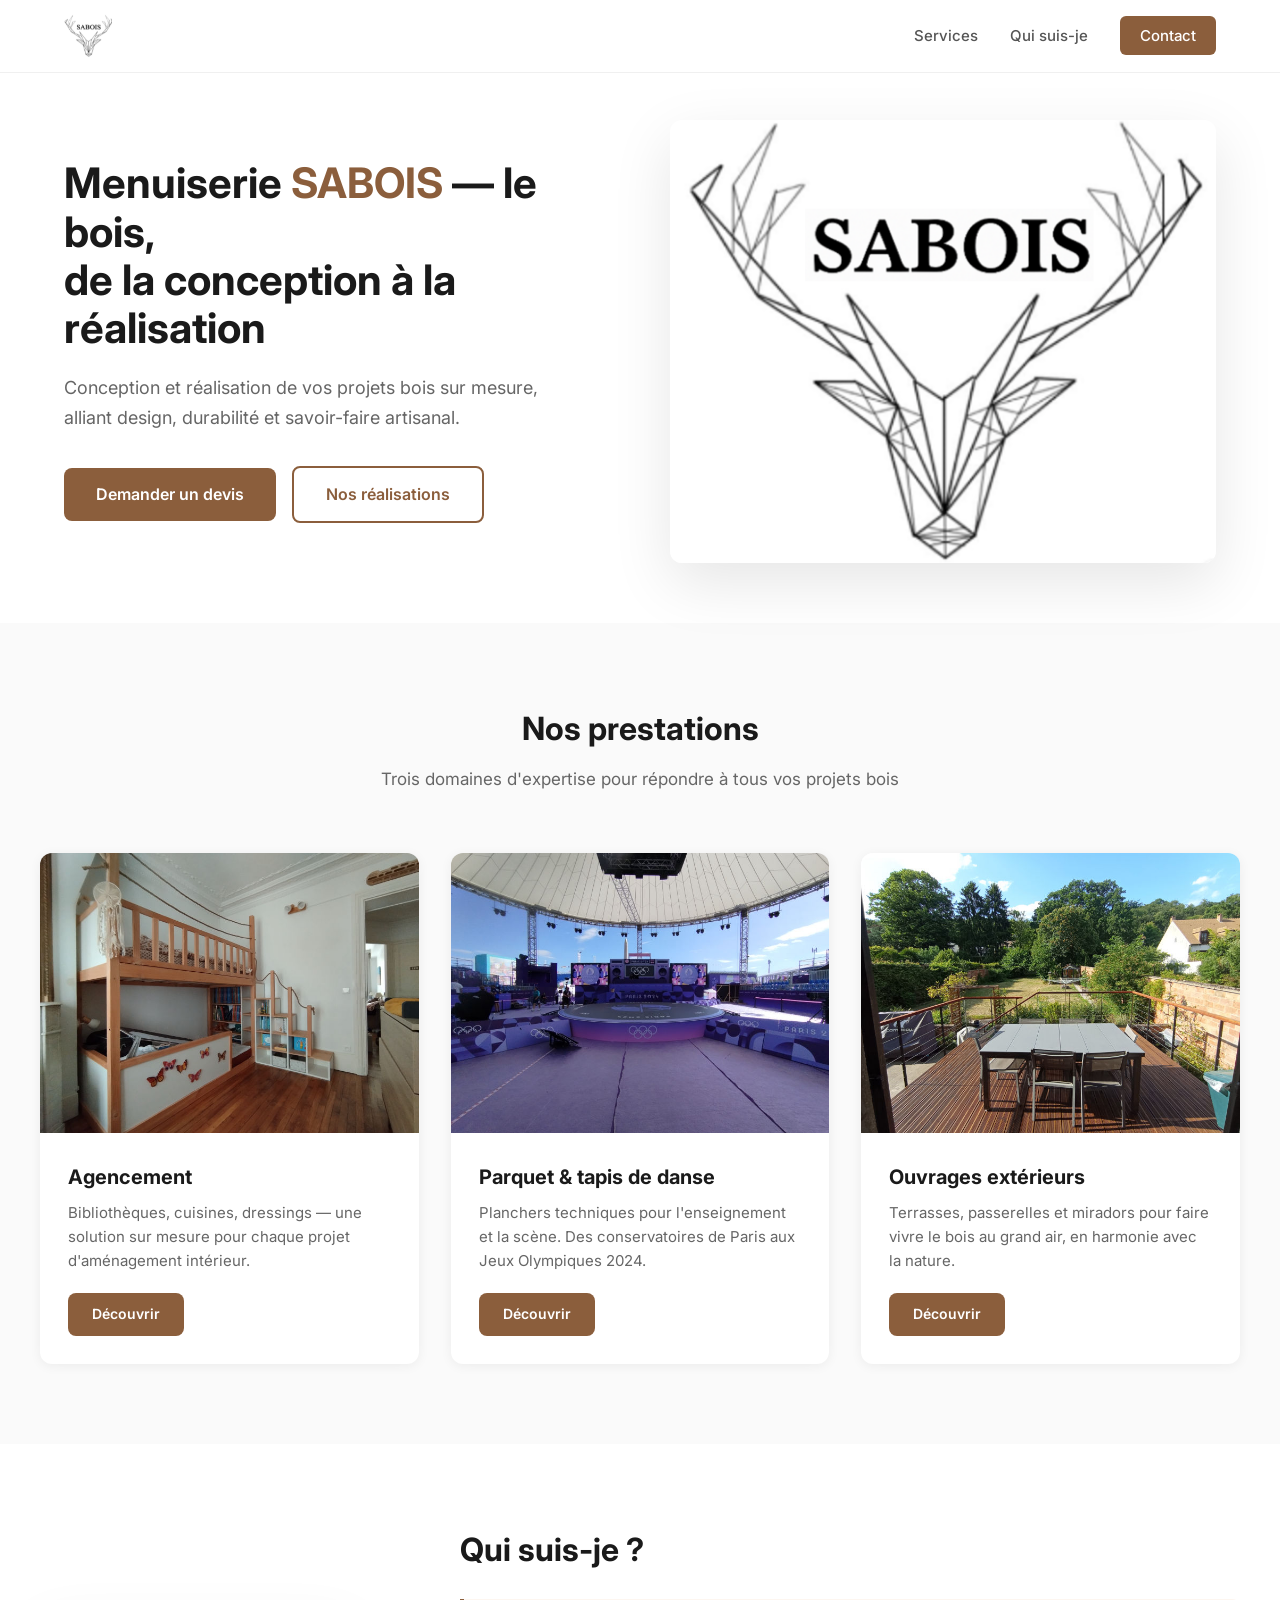
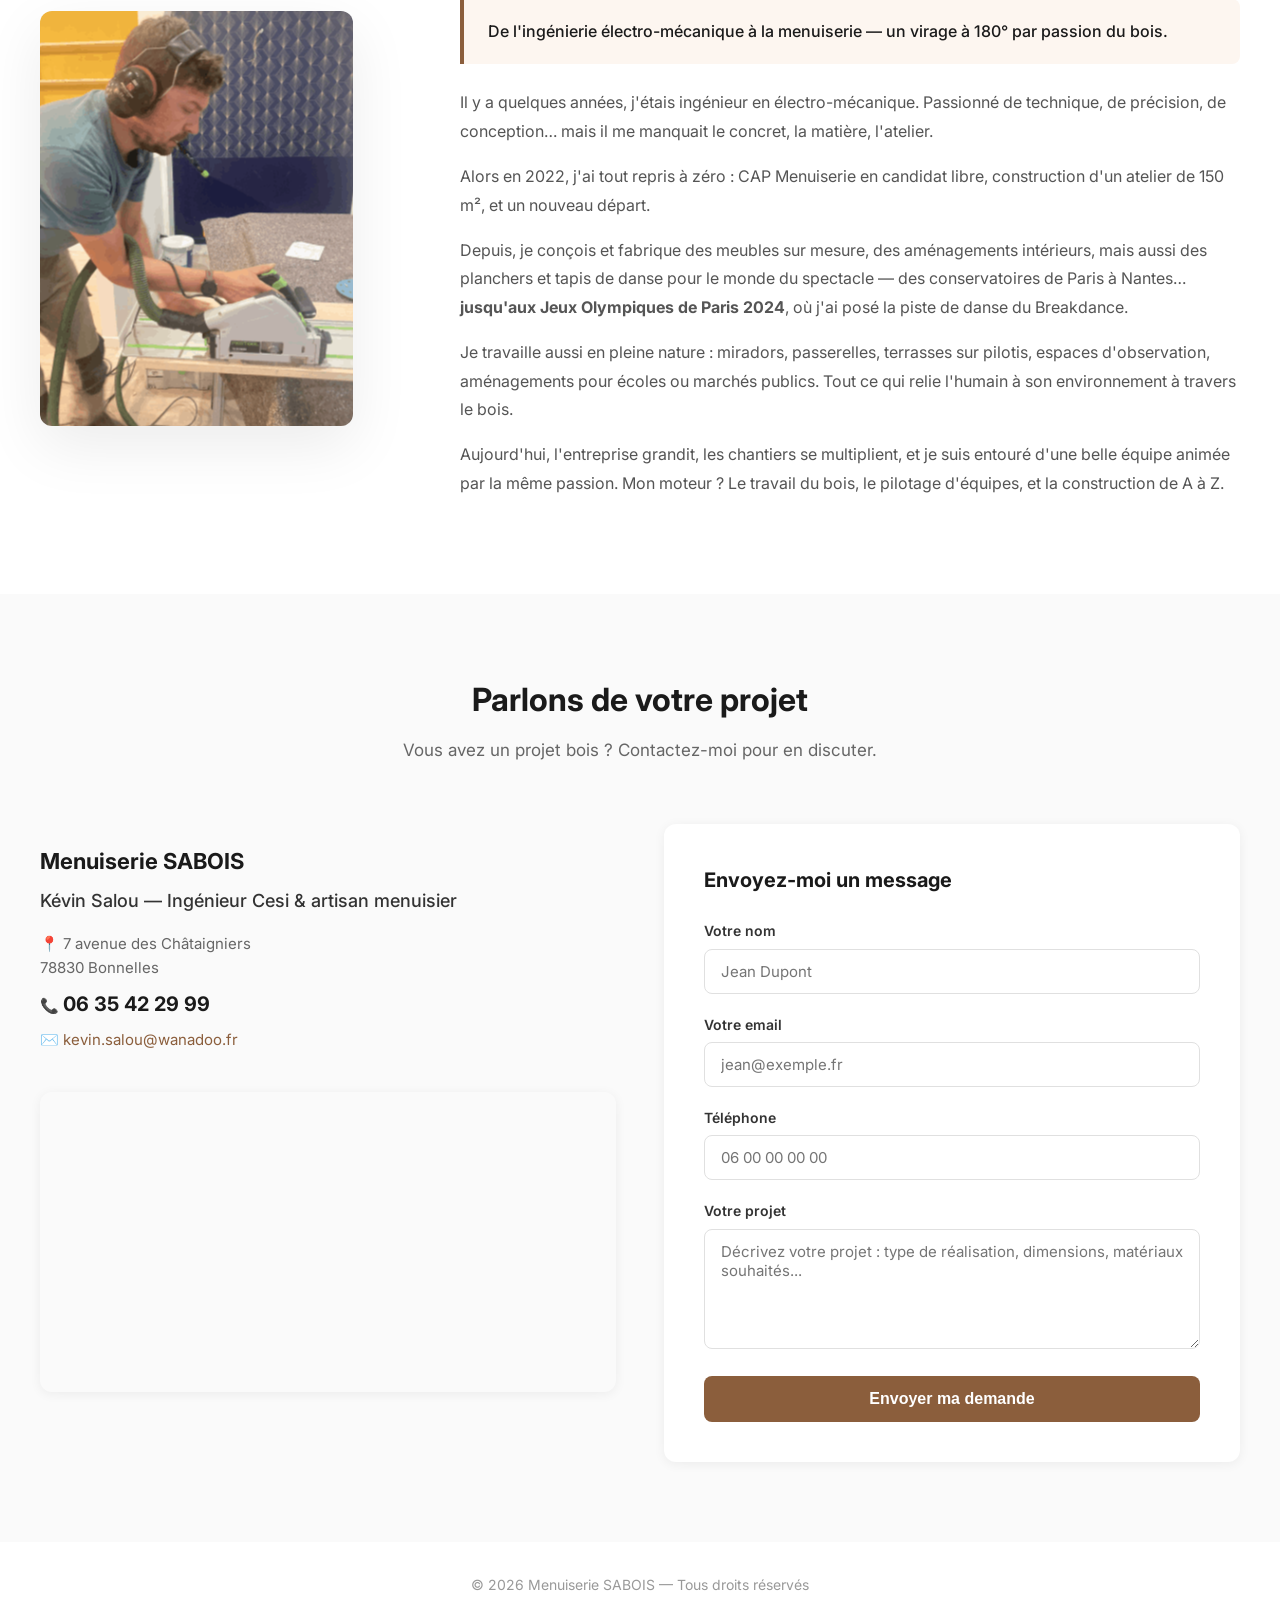
==== index.html @ 1dd1facc "Site SABOIS rebuild" ====
<!DOCTYPE html>
<html lang="fr">
<head>
  <meta charset="UTF-8">
  <meta name="viewport" content="width=device-width, initial-scale=1.0">
  <meta name="description" content="Menuiserie SABOIS — Agencement, parquet, tapis de danse et ouvrages extérieurs sur mesure. Artisan menuisier à Bonnelles (78).">
  <title>Menuiserie SABOIS | Agencement & Ouvrages Bois sur Mesure</title>
  <link rel="icon" href="assets/images/logo.png" type="image/png">
  <link rel="preconnect" href="https://fonts.googleapis.com">
  <link rel="preconnect" href="https://fonts.gstatic.com" crossorigin>
  <link href="https://fonts.googleapis.com/css2?family=Inter:wght@400;500;600;700&display=swap" rel="stylesheet">
  <style>
    *, *::before, *::after { box-sizing: border-box; margin: 0; padding: 0; }
    html { scroll-behavior: smooth; }
    body {
      font-family: 'Inter', -apple-system, BlinkMacSystemFont, sans-serif;
      color: #1a1a1a;
      background: #fff;
      line-height: 1.6;
    }
    img { max-width: 100%; height: auto; display: block; }

    /* NAV */
    .nav {
      position: fixed; top: 0; left: 0; right: 0; z-index: 100;
      background: rgba(255,255,255,0.95);
      backdrop-filter: blur(8px);
      border-bottom: 1px solid #f0f0f0;
    }
    .nav-inner {
      max-width: 1200px; margin: 0 auto;
      padding: 0 24px; height: 72px;
      display: flex; align-items: center; justify-content: space-between;
    }
    .nav-logo img { height: 48px; }
    .nav-links { display: flex; gap: 32px; list-style: none; }
    .nav-links a {
      text-decoration: none; color: #555;
      font-weight: 500; font-size: 15px;
      transition: color 0.2s;
    }
    .nav-links a:hover { color: #8B5E3C; }
    .nav-cta {
      background: #8B5E3C; color: #fff !important;
      padding: 10px 20px; border-radius: 6px;
      transition: background 0.2s;
    }
    .nav-cta:hover { background: #6d4a2e !important; color: #fff !important; }
    .hamburger { display: none; flex-direction: column; gap: 5px; cursor: pointer; background: none; border: none; }
    .hamburger span { width: 24px; height: 2px; background: #333; border-radius: 2px; }

    /* HERO */
    .hero {
      padding: 120px 24px 60px;
      max-width: 1200px; margin: 0 auto;
      display: flex; align-items: center; gap: 60px;
    }
    .hero-text { flex: 1; }
    .hero-text h1 {
      font-size: 42px; font-weight: 700; line-height: 1.15;
      color: #1a1a1a; margin-bottom: 20px;
    }
    .hero-text h1 span { color: #8B5E3C; }
    .hero-text p {
      font-size: 18px; color: #666; line-height: 1.7;
      margin-bottom: 32px; max-width: 500px;
    }
    .hero-img { flex: 1; }
    .hero-img img {
      border-radius: 12px;
      box-shadow: 0 20px 60px rgba(0,0,0,0.1);
    }
    .btn {
      display: inline-block; padding: 14px 32px;
      font-size: 16px; font-weight: 600; text-decoration: none;
      border-radius: 8px; transition: all 0.2s;
    }
    .btn-primary { background: #8B5E3C; color: #fff; }
    .btn-primary:hover { background: #6d4a2e; transform: translateY(-1px); box-shadow: 0 8px 24px rgba(139,94,60,0.3); }
    .btn-outline { border: 2px solid #8B5E3C; color: #8B5E3C; margin-left: 12px; }
    .btn-outline:hover { background: #8B5E3C; color: #fff; }

    /* SECTION TITLES */
    .section { padding: 80px 24px; }
    .section-header { text-align: center; max-width: 700px; margin: 0 auto 60px; }
    .section-header h2 { font-size: 32px; font-weight: 700; margin-bottom: 12px; }
    .section-header p { font-size: 17px; color: #666; }

    /* SERVICES */
    .services { background: #fafafa; }
    .services-grid {
      max-width: 1200px; margin: 0 auto;
      display: grid; grid-template-columns: repeat(3, 1fr); gap: 32px;
    }
    .service-card {
      background: #fff; border-radius: 12px; overflow: hidden;
      box-shadow: 0 2px 12px rgba(0,0,0,0.06);
      transition: transform 0.3s, box-shadow 0.3s;
    }
    .service-card:hover { transform: translateY(-4px); box-shadow: 0 12px 32px rgba(0,0,0,0.1); }
    .service-card img { width: 100%; height: 280px; object-fit: cover; }
    .service-card-body { padding: 28px; }
    .service-card-body h3 { font-size: 20px; font-weight: 700; margin-bottom: 8px; }
    .service-card-body p { color: #666; font-size: 15px; line-height: 1.6; margin-bottom: 20px; }
    .service-card-body .btn { font-size: 14px; padding: 10px 24px; }

    /* ABOUT */
    .about { background: #fff; }
    .about-inner {
      max-width: 1200px; margin: 0 auto;
      display: flex; align-items: center; gap: 80px;
    }
    .about-img { flex: 0 0 340px; }
    .about-img img {
      border-radius: 12px;
      box-shadow: 0 20px 60px rgba(0,0,0,0.08);
    }
    .about-text h2 { font-size: 32px; font-weight: 700; margin-bottom: 24px; }
    .about-text .highlight {
      background: #fdf6f0; border-left: 4px solid #8B5E3C;
      padding: 20px 24px; border-radius: 0 8px 8px 0;
      margin-bottom: 24px; font-weight: 500;
    }
    .about-text p { color: #555; font-size: 16px; line-height: 1.8; margin-bottom: 16px; }

    /* CONTACT */
    .contact { background: #fafafa; }
    .contact-grid {
      max-width: 1200px; margin: 0 auto;
      display: grid; grid-template-columns: 1fr 1fr; gap: 48px;
    }
    .contact-info { padding-top: 20px; }
    .contact-info h3 { font-size: 22px; font-weight: 700; margin-bottom: 8px; }
    .contact-info .name { font-size: 18px; margin-bottom: 16px; color: #333; font-weight: 500; }
    .contact-info p { color: #666; margin-bottom: 8px; font-size: 15px; }
    .contact-info a { color: #8B5E3C; text-decoration: none; }
    .contact-info .phone { font-size: 20px; font-weight: 700; color: #1a1a1a; }
    .contact-form { background: #fff; padding: 40px; border-radius: 12px; box-shadow: 0 2px 12px rgba(0,0,0,0.06); }
    .contact-form h3 { font-size: 20px; font-weight: 700; margin-bottom: 24px; }
    .form-group { margin-bottom: 20px; }
    .form-group label { display: block; font-size: 14px; font-weight: 600; margin-bottom: 6px; color: #333; }
    .form-group input, .form-group textarea {
      width: 100%; padding: 12px 16px; border: 1px solid #e0e0e0;
      border-radius: 8px; font-size: 15px; font-family: inherit;
      transition: border-color 0.2s;
    }
    .form-group input:focus, .form-group textarea:focus {
      outline: none; border-color: #8B5E3C; box-shadow: 0 0 0 3px rgba(139,94,60,0.1);
    }
    .form-group textarea { resize: vertical; min-height: 120px; }
    .form-submit { width: 100%; padding: 14px; cursor: pointer; border: none; }

    /* MAP */
    .map { max-width: 1200px; margin: 40px auto 0; border-radius: 12px; overflow: hidden; box-shadow: 0 2px 12px rgba(0,0,0,0.06); }
    .map iframe { width: 100%; height: 300px; border: none; display: block; }

    /* FOOTER */
    .footer {
      text-align: center; padding: 32px 24px;
      color: #999; font-size: 14px;
    }

    /* RESPONSIVE */
    @media (max-width: 900px) {
      .hero { flex-direction: column; padding-top: 100px; gap: 40px; }
      .hero-text h1 { font-size: 32px; }
      .hero-img { order: -1; }
      .services-grid { grid-template-columns: 1fr; }
      .about-inner { flex-direction: column; gap: 40px; text-align: center; }
      .about-img { flex: 0 0 auto; max-width: 280px; margin: 0 auto; }
      .about-text .highlight { text-align: left; }
      .contact-grid { grid-template-columns: 1fr; }
      .nav-links { display: none; }
      .nav-links.open { display: flex; flex-direction: column; position: absolute; top: 72px; left: 0; right: 0; background: #fff; padding: 24px; border-bottom: 1px solid #f0f0f0; gap: 16px; }
      .hamburger { display: flex; }
    }
    @media (max-width: 600px) {
      .hero-text h1 { font-size: 28px; }
      .btn-outline { margin-left: 0; margin-top: 12px; }
      .contact-form { padding: 24px; }
    }
  </style>
</head>
<body>

<nav class="nav">
  <div class="nav-inner">
    <a href="#" class="nav-logo"><img src="assets/images/logo.png" alt="Logo Menuiserie SABOIS"></a>
    <ul class="nav-links" id="navMenu">
      <li><a href="#services">Services</a></li>
      <li><a href="#about">Qui suis-je</a></li>
      <li><a href="#contact" class="nav-cta">Contact</a></li>
    </ul>
    <button class="hamburger" onclick="document.getElementById('navMenu').classList.toggle('open')" aria-label="Menu">
      <span></span><span></span><span></span>
    </button>
  </div>
</nav>

<section class="hero">
  <div class="hero-text">
    <h1>Menuiserie <span>SABOIS</span> — le bois,<br>de la conception à la réalisation</h1>
    <p>Conception et réalisation de vos projets bois sur mesure, alliant design, durabilité et savoir-faire artisanal.</p>
    <div>
      <a href="#contact" class="btn btn-primary">Demander un devis</a>
      <a href="#services" class="btn btn-outline">Nos réalisations</a>
    </div>
  </div>
  <div class="hero-img">
    <img src="assets/images/hero-banner.png" alt="Réalisation menuiserie SABOIS — projet bois sur mesure">
  </div>
</section>

<section class="section services" id="services">
  <div class="section-header">
    <h2>Nos prestations</h2>
    <p>Trois domaines d'expertise pour répondre à tous vos projets bois</p>
  </div>
  <div class="services-grid">

    <div class="service-card">
      <img src="assets/images/agencement.jpg" alt="Agencement intérieur sur mesure — bibliothèque en bois réalisée par SABOIS">
      <div class="service-card-body">
        <h3>Agencement</h3>
        <p>Bibliothèques, cuisines, dressings — une solution sur mesure pour chaque projet d'aménagement intérieur.</p>
        <a href="#contact" class="btn btn-primary">Découvrir</a>
      </div>
    </div>

    <div class="service-card">
      <img src="assets/images/parquet.jpg" alt="Parquet et tapis de danse — plancher technique réalisé par SABOIS">
      <div class="service-card-body">
        <h3>Parquet & tapis de danse</h3>
        <p>Planchers techniques pour l'enseignement et la scène. Des conservatoires de Paris aux Jeux Olympiques 2024.</p>
        <a href="#contact" class="btn btn-primary">Découvrir</a>
      </div>
    </div>

    <div class="service-card">
      <img src="assets/images/exterieurs.jpg" alt="Ouvrages extérieurs en bois — terrasse sur pilotis réalisée par SABOIS">
      <div class="service-card-body">
        <h3>Ouvrages extérieurs</h3>
        <p>Terrasses, passerelles et miradors pour faire vivre le bois au grand air, en harmonie avec la nature.</p>
        <a href="#contact" class="btn btn-primary">Découvrir</a>
      </div>
    </div>

  </div>
</section>

<section class="section about" id="about">
  <div class="about-inner">
    <div class="about-img">
      <img src="assets/images/portrait.png" alt="Kévin Salou — artisan menuisier, fondateur de SABOIS">
    </div>
    <div class="about-text">
      <h2>Qui suis-je ?</h2>
      <div class="highlight">
        De l'ingénierie électro-mécanique à la menuiserie — un virage à 180° par passion du bois.
      </div>
      <p>Il y a quelques années, j'étais ingénieur en électro-mécanique. Passionné de technique, de précision, de conception… mais il me manquait le concret, la matière, l'atelier.</p>
      <p>Alors en 2022, j'ai tout repris à zéro : CAP Menuiserie en candidat libre, construction d'un atelier de 150 m², et un nouveau départ.</p>
      <p>Depuis, je conçois et fabrique des meubles sur mesure, des aménagements intérieurs, mais aussi des planchers et tapis de danse pour le monde du spectacle — des conservatoires de Paris à Nantes… <strong>jusqu'aux Jeux Olympiques de Paris 2024</strong>, où j'ai posé la piste de danse du Breakdance.</p>
      <p>Je travaille aussi en pleine nature : miradors, passerelles, terrasses sur pilotis, espaces d'observation, aménagements pour écoles ou marchés publics. Tout ce qui relie l'humain à son environnement à travers le bois.</p>
      <p>Aujourd'hui, l'entreprise grandit, les chantiers se multiplient, et je suis entouré d'une belle équipe animée par la même passion. Mon moteur ? Le travail du bois, le pilotage d'équipes, et la construction de A à Z.</p>
    </div>
  </div>
</section>

<section class="section contact" id="contact">
  <div class="section-header">
    <h2>Parlons de votre projet</h2>
    <p>Vous avez un projet bois ? Contactez-moi pour en discuter.</p>
  </div>
  <div class="contact-grid">
    <div class="contact-info">
      <h3>Menuiserie SABOIS</h3>
      <p class="name">Kévin Salou — Ingénieur Cesi & artisan menuisier</p>
      <p>📍 7 avenue des Châtaigniers<br>78830 Bonnelles</p>
      <p>📞 <span class="phone">06 35 42 29 99</span></p>
      <p>✉️ <a href="mailto:kevin.salou@wanadoo.fr">kevin.salou@wanadoo.fr</a></p>
      <div class="map">
        <iframe src="https://www.openstreetmap.org/export/embed.html?bbox=1.98,48.61,2.02,48.63&layer=mapnik&marker=48.6185,2.002" title="Carte — Menuiserie SABOIS, Bonnelles"></iframe>
      </div>
    </div>
    <form class="contact-form" action="https://formspree.io/f/CHANGEZ_MOI" method="POST">
      <h3>Envoyez-moi un message</h3>
      <div class="form-group">
        <label for="name">Votre nom</label>
        <input type="text" id="name" name="name" required placeholder="Jean Dupont">
      </div>
      <div class="form-group">
        <label for="email">Votre email</label>
        <input type="email" id="email" name="email" required placeholder="jean@exemple.fr">
      </div>
      <div class="form-group">
        <label for="phone">Téléphone</label>
        <input type="tel" id="phone" name="phone" placeholder="06 00 00 00 00">
      </div>
      <div class="form-group">
        <label for="message">Votre projet</label>
        <textarea id="message" name="message" required placeholder="Décrivez votre projet : type de réalisation, dimensions, matériaux souhaités..."></textarea>
      </div>
      <button type="submit" class="btn btn-primary form-submit">Envoyer ma demande</button>
    </form>
  </div>
</section>

<footer class="footer">
  <p>© 2026 Menuiserie SABOIS — Tous droits réservés</p>
</footer>

</body>
</html>
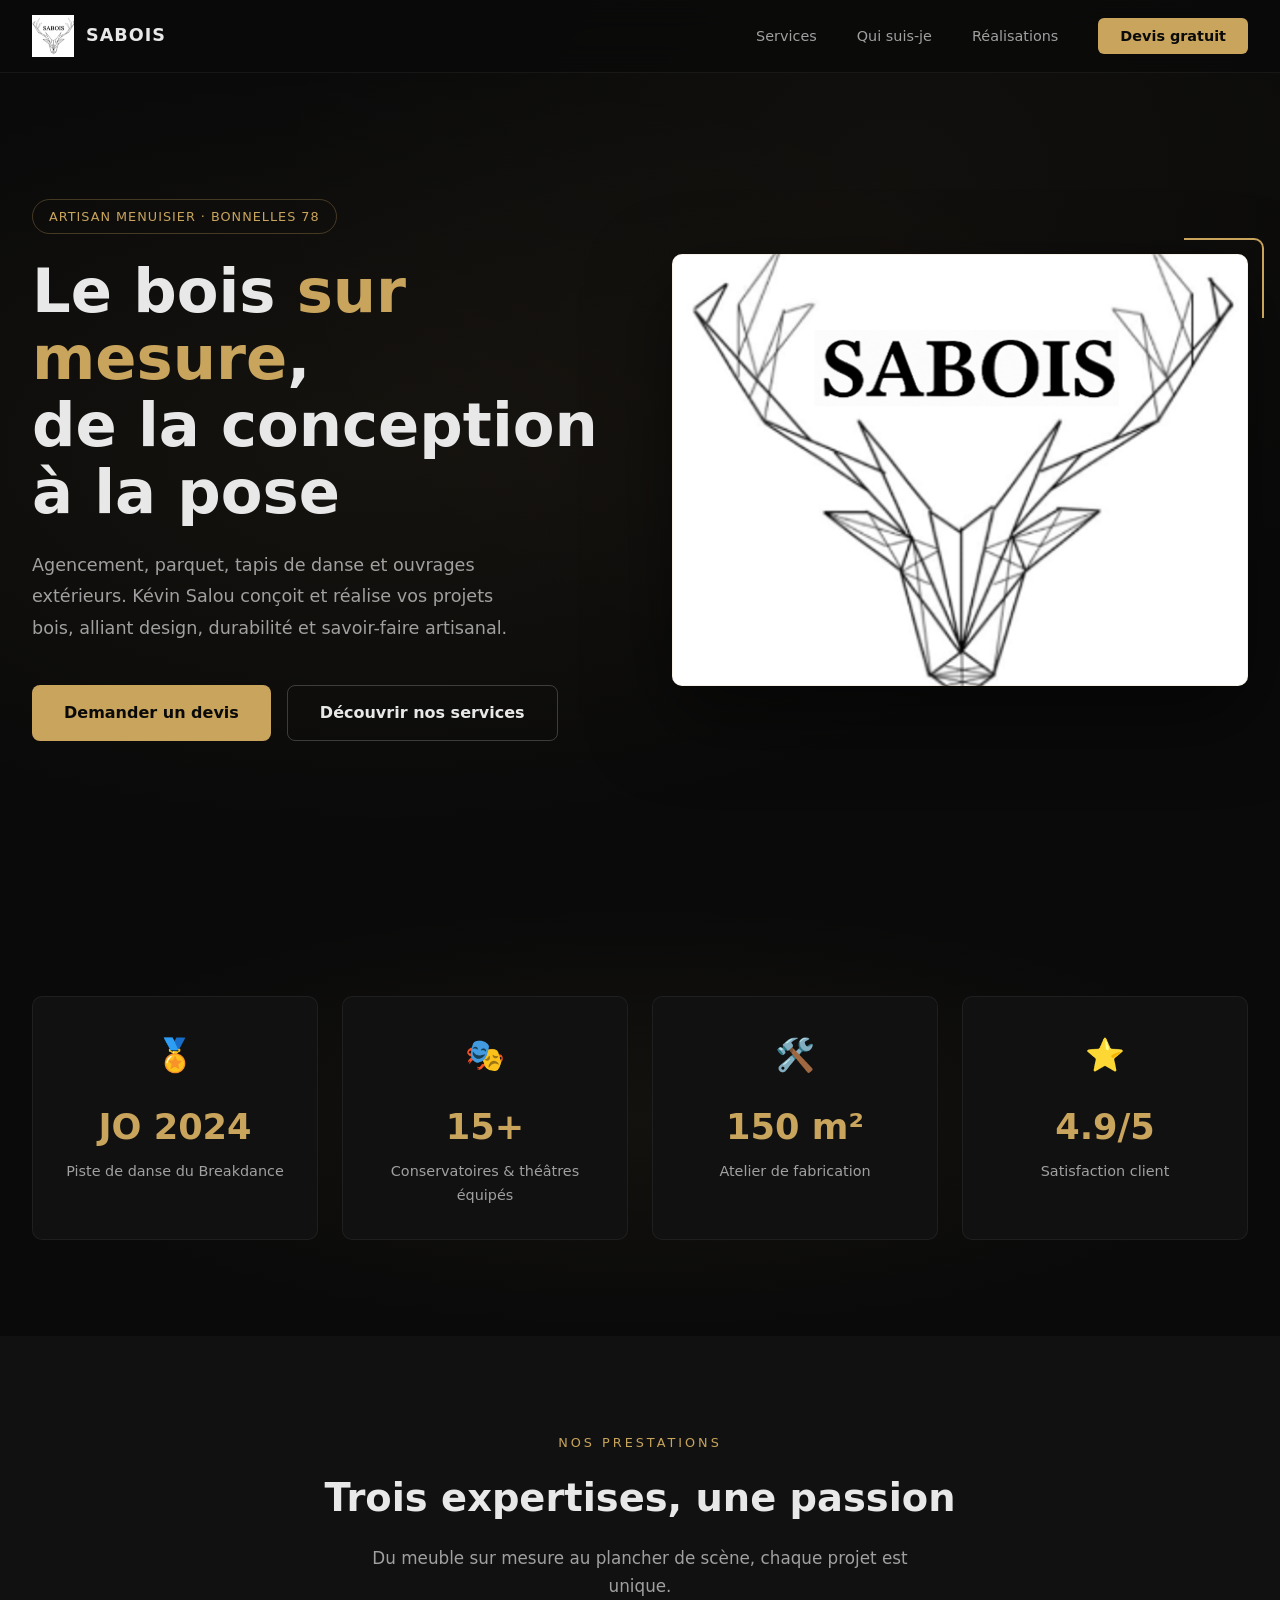
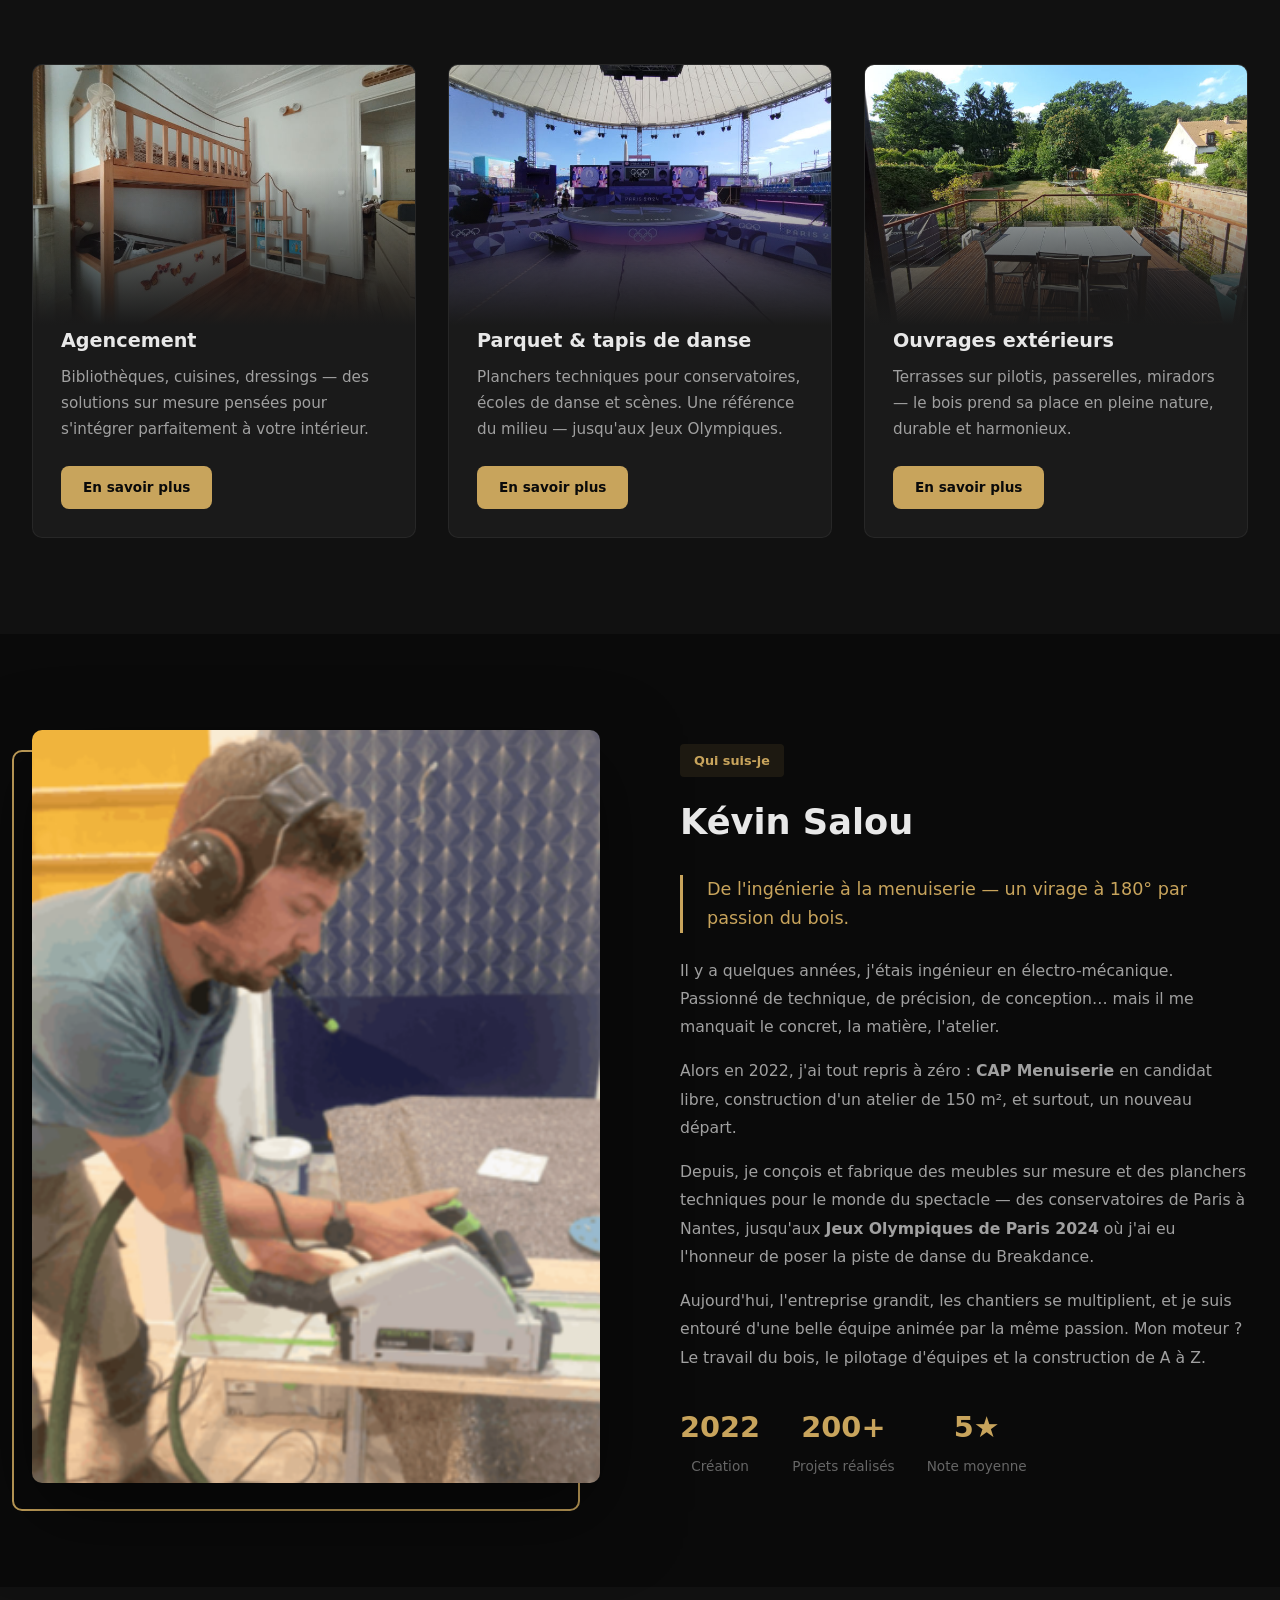
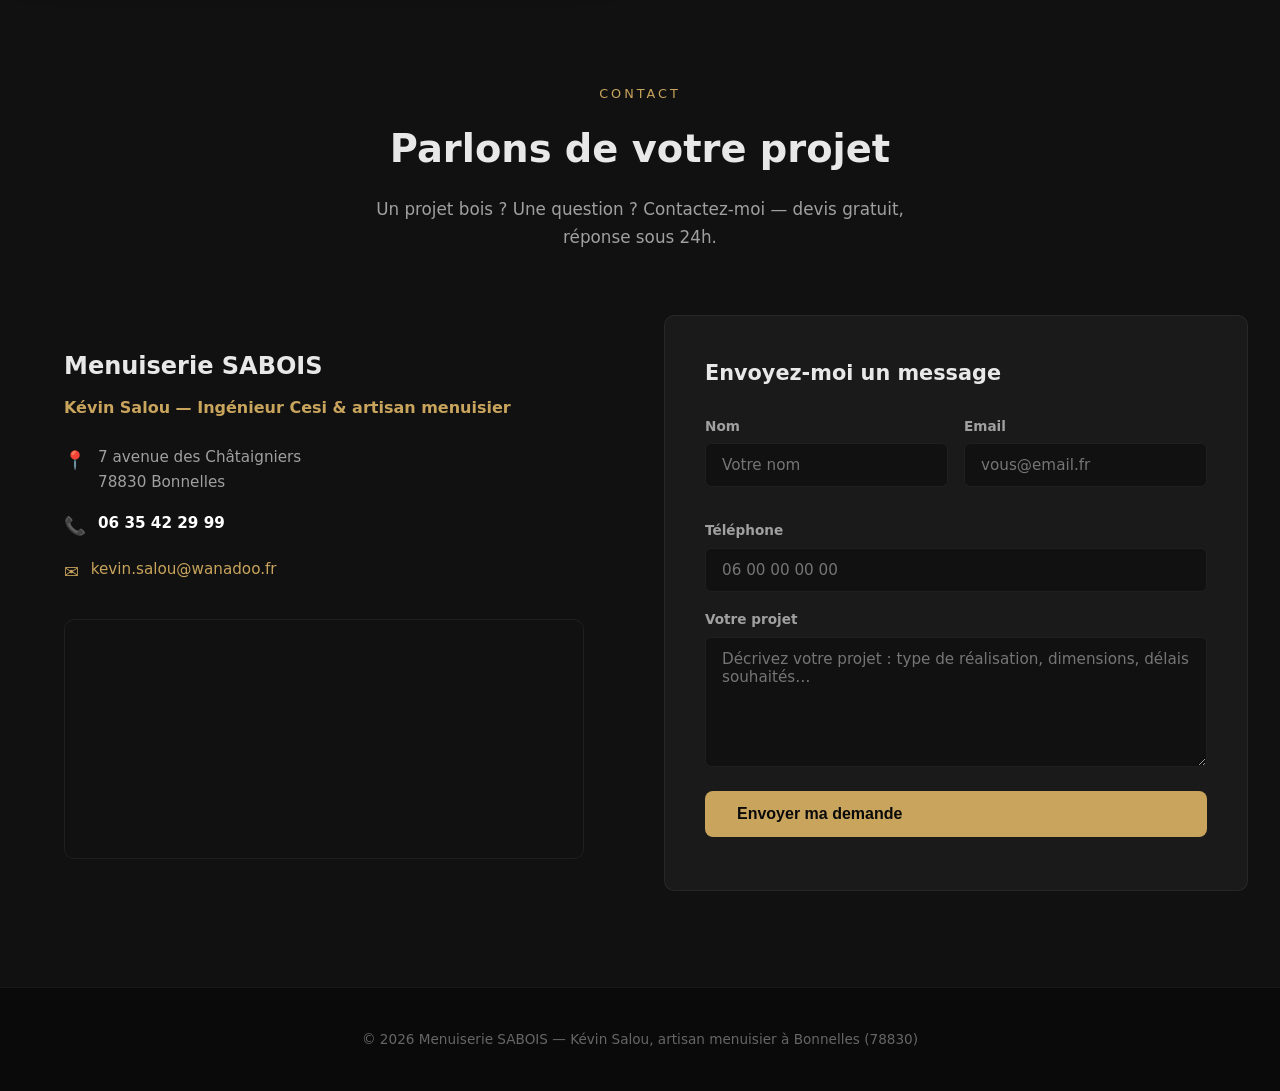
==== commit 2ac08290: "v2: Dark premium SABOIS — style Linear, accent or, animations" ====
--- a/index.html
+++ b/index.html
@@ -1,195 +1,312 @@
 <!DOCTYPE html>
 <html lang="fr">
 <head>
-  <meta charset="UTF-8">
-  <meta name="viewport" content="width=device-width, initial-scale=1.0">
-  <meta name="description" content="Menuiserie SABOIS — Agencement, parquet, tapis de danse et ouvrages extérieurs sur mesure. Artisan menuisier à Bonnelles (78).">
-  <title>Menuiserie SABOIS | Agencement & Ouvrages Bois sur Mesure</title>
-  <link rel="icon" href="assets/images/logo.png" type="image/png">
-  <link rel="preconnect" href="https://fonts.googleapis.com">
-  <link rel="preconnect" href="https://fonts.gstatic.com" crossorigin>
-  <link href="https://fonts.googleapis.com/css2?family=Inter:wght@400;500;600;700&display=swap" rel="stylesheet">
-  <style>
-    *, *::before, *::after { box-sizing: border-box; margin: 0; padding: 0; }
-    html { scroll-behavior: smooth; }
-    body {
-      font-family: 'Inter', -apple-system, BlinkMacSystemFont, sans-serif;
-      color: #1a1a1a;
-      background: #fff;
-      line-height: 1.6;
-    }
-    img { max-width: 100%; height: auto; display: block; }
-
-    /* NAV */
-    .nav {
-      position: fixed; top: 0; left: 0; right: 0; z-index: 100;
-      background: rgba(255,255,255,0.95);
-      backdrop-filter: blur(8px);
-      border-bottom: 1px solid #f0f0f0;
-    }
-    .nav-inner {
-      max-width: 1200px; margin: 0 auto;
-      padding: 0 24px; height: 72px;
-      display: flex; align-items: center; justify-content: space-between;
-    }
-    .nav-logo img { height: 48px; }
-    .nav-links { display: flex; gap: 32px; list-style: none; }
-    .nav-links a {
-      text-decoration: none; color: #555;
-      font-weight: 500; font-size: 15px;
-      transition: color 0.2s;
-    }
-    .nav-links a:hover { color: #8B5E3C; }
-    .nav-cta {
-      background: #8B5E3C; color: #fff !important;
-      padding: 10px 20px; border-radius: 6px;
-      transition: background 0.2s;
-    }
-    .nav-cta:hover { background: #6d4a2e !important; color: #fff !important; }
-    .hamburger { display: none; flex-direction: column; gap: 5px; cursor: pointer; background: none; border: none; }
-    .hamburger span { width: 24px; height: 2px; background: #333; border-radius: 2px; }
-
-    /* HERO */
-    .hero {
-      padding: 120px 24px 60px;
-      max-width: 1200px; margin: 0 auto;
-      display: flex; align-items: center; gap: 60px;
-    }
-    .hero-text { flex: 1; }
-    .hero-text h1 {
-      font-size: 42px; font-weight: 700; line-height: 1.15;
-      color: #1a1a1a; margin-bottom: 20px;
-    }
-    .hero-text h1 span { color: #8B5E3C; }
-    .hero-text p {
-      font-size: 18px; color: #666; line-height: 1.7;
-      margin-bottom: 32px; max-width: 500px;
-    }
-    .hero-img { flex: 1; }
-    .hero-img img {
-      border-radius: 12px;
-      box-shadow: 0 20px 60px rgba(0,0,0,0.1);
-    }
-    .btn {
-      display: inline-block; padding: 14px 32px;
-      font-size: 16px; font-weight: 600; text-decoration: none;
-      border-radius: 8px; transition: all 0.2s;
-    }
-    .btn-primary { background: #8B5E3C; color: #fff; }
-    .btn-primary:hover { background: #6d4a2e; transform: translateY(-1px); box-shadow: 0 8px 24px rgba(139,94,60,0.3); }
-    .btn-outline { border: 2px solid #8B5E3C; color: #8B5E3C; margin-left: 12px; }
-    .btn-outline:hover { background: #8B5E3C; color: #fff; }
-
-    /* SECTION TITLES */
-    .section { padding: 80px 24px; }
-    .section-header { text-align: center; max-width: 700px; margin: 0 auto 60px; }
-    .section-header h2 { font-size: 32px; font-weight: 700; margin-bottom: 12px; }
-    .section-header p { font-size: 17px; color: #666; }
-
-    /* SERVICES */
-    .services { background: #fafafa; }
-    .services-grid {
-      max-width: 1200px; margin: 0 auto;
-      display: grid; grid-template-columns: repeat(3, 1fr); gap: 32px;
-    }
-    .service-card {
-      background: #fff; border-radius: 12px; overflow: hidden;
-      box-shadow: 0 2px 12px rgba(0,0,0,0.06);
-      transition: transform 0.3s, box-shadow 0.3s;
-    }
-    .service-card:hover { transform: translateY(-4px); box-shadow: 0 12px 32px rgba(0,0,0,0.1); }
-    .service-card img { width: 100%; height: 280px; object-fit: cover; }
-    .service-card-body { padding: 28px; }
-    .service-card-body h3 { font-size: 20px; font-weight: 700; margin-bottom: 8px; }
-    .service-card-body p { color: #666; font-size: 15px; line-height: 1.6; margin-bottom: 20px; }
-    .service-card-body .btn { font-size: 14px; padding: 10px 24px; }
-
-    /* ABOUT */
-    .about { background: #fff; }
-    .about-inner {
-      max-width: 1200px; margin: 0 auto;
-      display: flex; align-items: center; gap: 80px;
-    }
-    .about-img { flex: 0 0 340px; }
-    .about-img img {
-      border-radius: 12px;
-      box-shadow: 0 20px 60px rgba(0,0,0,0.08);
-    }
-    .about-text h2 { font-size: 32px; font-weight: 700; margin-bottom: 24px; }
-    .about-text .highlight {
-      background: #fdf6f0; border-left: 4px solid #8B5E3C;
-      padding: 20px 24px; border-radius: 0 8px 8px 0;
-      margin-bottom: 24px; font-weight: 500;
-    }
-    .about-text p { color: #555; font-size: 16px; line-height: 1.8; margin-bottom: 16px; }
-
-    /* CONTACT */
-    .contact { background: #fafafa; }
-    .contact-grid {
-      max-width: 1200px; margin: 0 auto;
-      display: grid; grid-template-columns: 1fr 1fr; gap: 48px;
-    }
-    .contact-info { padding-top: 20px; }
-    .contact-info h3 { font-size: 22px; font-weight: 700; margin-bottom: 8px; }
-    .contact-info .name { font-size: 18px; margin-bottom: 16px; color: #333; font-weight: 500; }
-    .contact-info p { color: #666; margin-bottom: 8px; font-size: 15px; }
-    .contact-info a { color: #8B5E3C; text-decoration: none; }
-    .contact-info .phone { font-size: 20px; font-weight: 700; color: #1a1a1a; }
-    .contact-form { background: #fff; padding: 40px; border-radius: 12px; box-shadow: 0 2px 12px rgba(0,0,0,0.06); }
-    .contact-form h3 { font-size: 20px; font-weight: 700; margin-bottom: 24px; }
-    .form-group { margin-bottom: 20px; }
-    .form-group label { display: block; font-size: 14px; font-weight: 600; margin-bottom: 6px; color: #333; }
-    .form-group input, .form-group textarea {
-      width: 100%; padding: 12px 16px; border: 1px solid #e0e0e0;
-      border-radius: 8px; font-size: 15px; font-family: inherit;
-      transition: border-color 0.2s;
-    }
-    .form-group input:focus, .form-group textarea:focus {
-      outline: none; border-color: #8B5E3C; box-shadow: 0 0 0 3px rgba(139,94,60,0.1);
-    }
-    .form-group textarea { resize: vertical; min-height: 120px; }
-    .form-submit { width: 100%; padding: 14px; cursor: pointer; border: none; }
-
-    /* MAP */
-    .map { max-width: 1200px; margin: 40px auto 0; border-radius: 12px; overflow: hidden; box-shadow: 0 2px 12px rgba(0,0,0,0.06); }
-    .map iframe { width: 100%; height: 300px; border: none; display: block; }
-
-    /* FOOTER */
-    .footer {
-      text-align: center; padding: 32px 24px;
-      color: #999; font-size: 14px;
-    }
-
-    /* RESPONSIVE */
-    @media (max-width: 900px) {
-      .hero { flex-direction: column; padding-top: 100px; gap: 40px; }
-      .hero-text h1 { font-size: 32px; }
-      .hero-img { order: -1; }
-      .services-grid { grid-template-columns: 1fr; }
-      .about-inner { flex-direction: column; gap: 40px; text-align: center; }
-      .about-img { flex: 0 0 auto; max-width: 280px; margin: 0 auto; }
-      .about-text .highlight { text-align: left; }
-      .contact-grid { grid-template-columns: 1fr; }
-      .nav-links { display: none; }
-      .nav-links.open { display: flex; flex-direction: column; position: absolute; top: 72px; left: 0; right: 0; background: #fff; padding: 24px; border-bottom: 1px solid #f0f0f0; gap: 16px; }
-      .hamburger { display: flex; }
-    }
-    @media (max-width: 600px) {
-      .hero-text h1 { font-size: 28px; }
-      .btn-outline { margin-left: 0; margin-top: 12px; }
-      .contact-form { padding: 24px; }
-    }
-  </style>
+<meta charset="UTF-8">
+<meta name="viewport" content="width=device-width, initial-scale=1.0">
+<title>Menuiserie SABOIS | Agencement & Ouvrages Bois — Bonnelles 78</title>
+<meta name="description" content="SABOIS — Menuiserie artisanale à Bonnelles. Agencement sur mesure, parquet, tapis de danse, ouvrages extérieurs. Des conservatoires aux JO 2024. Devis gratuit.">
+<meta property="og:title" content="Menuiserie SABOIS | Artisan Menuisier Bonnelles 78">
+<meta property="og:description" content="Agencement, parquet, tapis de danse & ouvrages extérieurs. Kévin Salou — artisan menuisier.">
+<meta property="og:type" content="website">
+<meta property="og:image" content="assets/images/hero-banner.png">
+<script type="application/ld+json">
+{"@context":"https://schema.org","@type":"LocalBusiness","name":"Menuiserie SABOIS","description":"Artisan menuisier à Bonnelles — agencement, parquet, tapis de danse, ouvrages extérieurs.","address":{"@type":"PostalAddress","streetAddress":"7 avenue des Châtaigniers","addressLocality":"Bonnelles","postalCode":"78830","addressCountry":"FR"},"telephone":"0635422999","email":"kevin.salou@wanadoo.fr","priceRange":"€€","url":"https://www.sabois.fr"}
+</script>
+<style>
+/* ══════════ SABOIS — DARK PREMIUM ══════════ */
+:root {
+  --bg: #0a0a0a;
+  --surface: #111;
+  --surface2: #1a1a1a;
+  --border: rgba(255,255,255,0.06);
+  --text: #e8e8e8;
+  --text2: #a0a0a0;
+  --text3: #666;
+  --accent: #c8a45c;
+  --accent2: #e6c87a;
+  --accent-rgb: 200,164,92;
+  --red: #e05555;
+  --radius: 10px;
+  --transition: 0.35s cubic-bezier(0.25, 0.1, 0.25, 1);
+}
+
+*, *::before, *::after { margin:0; padding:0; box-sizing:border-box; }
+html { scroll-behavior:smooth; }
+body {
+  font-family: system-ui, -apple-system, 'Segoe UI', sans-serif;
+  background: var(--bg);
+  color: var(--text);
+  line-height: 1.65;
+  -webkit-font-smoothing: antialiased;
+}
+::selection { background: rgba(var(--accent-rgb),0.3); color:#fff; }
+
+/* ══════════ NAV ══════════ */
+.nav {
+  position: fixed; top:0; left:0; right:0; z-index:1000;
+  background: rgba(10,10,10,0.92); backdrop-filter: blur(16px) saturate(180%);
+  border-bottom: 1px solid var(--border);
+  transition: var(--transition);
+}
+.nav-inner {
+  max-width: 1280px; margin:0 auto; padding:0 2rem;
+  height: 72px; display:flex; align-items:center; justify-content:space-between;
+}
+.nav-logo { display:flex; align-items:center; gap:12px; text-decoration:none; }
+.nav-logo img { height:42px; }
+.nav-logo span { font-weight:700; font-size:1.1rem; color:var(--text); letter-spacing:1px; }
+.nav-links { display:flex; gap:2.5rem; list-style:none; align-items:center; }
+.nav-links a {
+  color: var(--text2); text-decoration:none; font-size:0.9rem; font-weight:500;
+  transition: color var(--transition); position:relative;
+}
+.nav-links a::after {
+  content:''; position:absolute; bottom:-4px; left:0; width:0; height:1px;
+  background:var(--accent); transition:width var(--transition);
+}
+.nav-links a:hover { color:var(--text); }
+.nav-links a:hover::after { width:100%; }
+.nav-cta {
+  background:var(--accent) !important; color:#0a0a0a !important;
+  padding:10px 22px !important; border-radius:6px; font-weight:600 !important;
+  transition:all var(--transition) !important;
+}
+.nav-cta:hover { background:var(--accent2) !important; transform:translateY(-1px); }
+.nav-cta::after { display:none !important; }
+.hamburger { display:none; flex-direction:column; gap:5px; cursor:pointer; background:none; border:none; padding:4px; }
+.hamburger span { width:24px; height:2px; background:var(--text); border-radius:2px; transition:var(--transition); }
+
+/* ══════════ HERO ══════════ */
+.hero {
+  min-height:100vh; display:flex; align-items:center; justify-content:center;
+  padding: 120px 2rem 80px; position:relative; overflow:hidden;
+}
+.hero::before {
+  content:''; position:absolute; inset:0;
+  background:
+    radial-gradient(ellipse at 30% 50%, rgba(var(--accent-rgb),0.06) 0%, transparent 60%),
+    radial-gradient(ellipse at 70% 20%, rgba(var(--accent-rgb),0.04) 0%, transparent 50%);
+  pointer-events:none;
+}
+.hero-inner {
+  max-width:1280px; margin:0 auto; display:grid; grid-template-columns:1fr 1fr;
+  gap:4rem; align-items:center; position:relative; z-index:1;
+}
+.hero-badge {
+  display:inline-block; padding:6px 16px; border:1px solid rgba(var(--accent-rgb),0.3);
+  border-radius:20px; font-size:0.8rem; color:var(--accent); margin-bottom:1.5rem;
+  letter-spacing:1px; text-transform:uppercase;
+}
+.hero h1 { font-size:clamp(2.2rem, 5vw, 3.8rem); font-weight:800; line-height:1.1; margin-bottom:1.5rem; }
+.hero h1 span { color:var(--accent); }
+.hero p { font-size:1.1rem; color:var(--text2); max-width:480px; margin-bottom:2.5rem; line-height:1.8; }
+.hero-buttons { display:flex; gap:1rem; flex-wrap:wrap; }
+.btn {
+  display:inline-flex; align-items:center; gap:8px; padding:14px 32px;
+  font-size:1rem; font-weight:600; text-decoration:none; border-radius:8px;
+  transition:all var(--transition); cursor:pointer; border:none;
+}
+.btn-primary { background:var(--accent); color:#0a0a0a; }
+.btn-primary:hover { background:var(--accent2); transform:translateY(-2px); box-shadow:0 12px 40px rgba(var(--accent-rgb),0.25); }
+.btn-outline { border:1.5px solid rgba(255,255,255,0.2); color:var(--text); }
+.btn-outline:hover { border-color:var(--accent); color:var(--accent); background:rgba(var(--accent-rgb),0.05); }
+.hero-visual { position:relative; }
+.hero-img {
+  width:100%; aspect-ratio:4/3; border-radius:var(--radius); overflow:hidden;
+  box-shadow: 0 30px 80px rgba(0,0,0,0.5); position:relative;
+}
+.hero-img img { width:100%; height:100%; object-fit:cover; transition:transform 0.6s; }
+.hero-img:hover img { transform:scale(1.03); }
+.hero-img::after {
+  content:''; position:absolute; inset:0; border-radius:var(--radius);
+  border:1px solid rgba(var(--accent-rgb),0.15); pointer-events:none;
+}
+.hero-accent-line {
+  position:absolute; top:-16px; right:-16px; width:80px; height:80px;
+  border-top:2px solid var(--accent); border-right:2px solid var(--accent);
+  border-radius:0 var(--radius) 0 0;
+}
+
+/* ══════════ SECTIONS ══════════ */
+.section { padding:6rem 2rem; }
+.section-label {
+  text-align:center; font-size:0.8rem; text-transform:uppercase; letter-spacing:3px;
+  color:var(--accent); margin-bottom:0.75rem;
+}
+.section-title { text-align:center; font-size:clamp(1.8rem, 3vw, 2.6rem); font-weight:700; margin-bottom:1rem; }
+.section-sub { text-align:center; color:var(--text2); max-width:600px; margin:0 auto 4rem; font-size:1.05rem; }
+
+/* ══════════ SERVICES ══════════ */
+.services { background:var(--surface); }
+.services-grid {
+  max-width:1280px; margin:0 auto;
+  display:grid; grid-template-columns:repeat(3, 1fr); gap:2rem;
+}
+.service-card {
+  background:var(--surface2); border-radius:var(--radius); overflow:hidden;
+  border:1px solid var(--border); transition:all var(--transition);
+  display:flex; flex-direction:column;
+}
+.service-card:hover { transform:translateY(-6px); border-color:rgba(var(--accent-rgb),0.3); box-shadow:0 20px 60px rgba(0,0,0,0.4); }
+.service-card-img { width:100%; height:260px; overflow:hidden; position:relative; }
+.service-card-img img { width:100%; height:100%; object-fit:cover; transition:transform 0.6s; }
+.service-card:hover .service-card-img img { transform:scale(1.05); }
+.service-card-img::after {
+  content:''; position:absolute; bottom:0; left:0; right:0; height:60%;
+  background:linear-gradient(transparent, var(--surface2));
+}
+.service-card-body { padding:0 1.75rem 1.75rem; position:relative; z-index:1; flex:1; display:flex; flex-direction:column; }
+.service-card-body h3 { font-size:1.2rem; font-weight:700; margin-bottom:0.5rem; }
+.service-card-body p { color:var(--text2); font-size:0.95rem; line-height:1.7; margin-bottom:1.5rem; flex:1; }
+.service-card-body .btn { align-self:flex-start; font-size:0.85rem; padding:10px 22px; }
+
+/* ══════════ PROOF ══════════ */
+.proof { position:relative; overflow:hidden; }
+.proof::before {
+  content:''; position:absolute; inset:0;
+  background:radial-gradient(ellipse at center, rgba(var(--accent-rgb),0.05) 0%, transparent 70%);
+  pointer-events:none;
+}
+.proof-grid {
+  max-width:1280px; margin:0 auto;
+  display:grid; grid-template-columns:repeat(4, 1fr); gap:1.5rem;
+}
+.proof-card {
+  background:var(--surface); border:1px solid var(--border); border-radius:var(--radius);
+  padding:2rem; text-align:center; transition:all var(--transition);
+}
+.proof-card:hover { border-color:rgba(var(--accent-rgb),0.2); transform:translateY(-4px); }
+.proof-icon { font-size:2rem; margin-bottom:1rem; }
+.proof-card .value { font-size:2.2rem; font-weight:800; color:var(--accent); margin-bottom:0.25rem; }
+.proof-card .label { color:var(--text2); font-size:0.9rem; }
+
+/* ══════════ ABOUT ══════════ */
+.about { background:var(--bg); }
+.about-inner {
+  max-width:1280px; margin:0 auto;
+  display:grid; grid-template-columns:1fr 1fr; gap:5rem; align-items:center;
+}
+.about-img-wrap { position:relative; }
+.about-img-wrap img {
+  width:100%; border-radius:var(--radius);
+  box-shadow:0 30px 80px rgba(0,0,0,0.5);
+}
+.about-img-accent {
+  position:absolute; bottom:-20px; left:-20px; width:100%; height:100%;
+  border:2px solid var(--accent); border-radius:var(--radius); z-index:-1;
+}
+.about-badge {
+  display:inline-block; padding:6px 14px; background:rgba(var(--accent-rgb),0.1);
+  border-radius:4px; font-size:0.8rem; color:var(--accent); margin-bottom:1rem;
+  font-weight:600;
+}
+.about-text h2 { font-size:2.2rem; font-weight:700; margin-bottom:1.5rem; }
+.about-text .lead {
+  font-size:1.1rem; color:var(--accent); font-weight:500; margin-bottom:1.5rem;
+  border-left:3px solid var(--accent); padding-left:1.5rem;
+}
+.about-text p { color:var(--text2); margin-bottom:1rem; line-height:1.8; font-size:0.98rem; }
+.about-stats { display:flex; gap:2rem; margin-top:2rem; }
+.about-stat { text-align:center; }
+.about-stat .num { font-size:1.8rem; font-weight:800; color:var(--accent); }
+.about-stat .lbl { font-size:0.85rem; color:var(--text3); margin-top:0.25rem; }
+
+/* ══════════ CONTACT ══════════ */
+.contact { background:var(--surface); }
+.contact-grid {
+  max-width:1280px; margin:0 auto;
+  display:grid; grid-template-columns:1fr 1fr; gap:3rem;
+}
+.contact-info { padding:2rem; }
+.contact-info h3 { font-size:1.5rem; font-weight:700; margin-bottom:0.5rem; }
+.contact-info .name { color:var(--accent); font-weight:600; margin-bottom:1.5rem; }
+.contact-info .info-row {
+  display:flex; align-items:flex-start; gap:12px; margin-bottom:1rem;
+  color:var(--text2); font-size:0.95rem;
+}
+.contact-info .info-icon { color:var(--accent); font-size:1.1rem; margin-top:1px; }
+.contact-map {
+  margin-top:2rem; border-radius:var(--radius); overflow:hidden;
+  border:1px solid var(--border); height:240px;
+}
+.contact-map iframe { width:100%; height:100%; border:none; filter:invert(0.9) hue-rotate(180deg) brightness(0.9) contrast(0.9); }
+
+.contact-form {
+  background:var(--surface2); border-radius:var(--radius); padding:2.5rem;
+  border:1px solid var(--border);
+}
+.contact-form h3 { font-size:1.3rem; font-weight:700; margin-bottom:1.5rem; }
+.form-row { display:grid; grid-template-columns:1fr 1fr; gap:1rem; margin-bottom:1rem; }
+.form-group { margin-bottom:1rem; }
+.form-group label { display:block; font-size:0.85rem; font-weight:600; margin-bottom:0.4rem; color:var(--text2); }
+.form-group input, .form-group textarea {
+  width:100%; padding:12px 16px; background:var(--surface); border:1px solid var(--border);
+  border-radius:6px; color:var(--text); font-size:0.95rem; font-family:inherit;
+  transition:all var(--transition);
+}
+.form-group input:focus, .form-group textarea:focus {
+  outline:none; border-color:var(--accent);
+  box-shadow:0 0 0 3px rgba(var(--accent-rgb),0.1);
+}
+.form-group textarea { resize:vertical; min-height:130px; }
+.form-submit { width:100%; }
+
+/* ══════════ FOOTER ══════════ */
+.footer {
+  text-align:center; padding:2.5rem 2rem;
+  border-top:1px solid var(--border); color:var(--text3); font-size:0.85rem;
+}
+
+/* ══════════ ANIMATIONS ══════════ */
+@keyframes fadeUp {
+  from { opacity:0; transform:translateY(30px); }
+  to { opacity:1; transform:translateY(0); }
+}
+.animate { animation:fadeUp 0.7s ease-out both; }
+.animate-d1 { animation-delay:0.1s; }
+.animate-d2 { animation-delay:0.2s; }
+.animate-d3 { animation-delay:0.3s; }
+
+/* ══════════ RESPONSIVE ══════════ */
+@media (max-width:1024px) {
+  .services-grid { grid-template-columns:repeat(2, 1fr); }
+  .proof-grid { grid-template-columns:repeat(2, 1fr); }
+}
+@media (max-width:768px) {
+  .hero-inner { grid-template-columns:1fr; gap:2.5rem; }
+  .hero-visual { order:-1; }
+  .hero-img { max-width:400px; margin:0 auto; }
+  .hero-accent-line { display:none; }
+  .services-grid { grid-template-columns:1fr; max-width:450px; }
+  .about-inner { grid-template-columns:1fr; gap:2.5rem; }
+  .about-img-wrap { max-width:350px; margin:0 auto; }
+  .about-stats { justify-content:center; }
+  .contact-grid { grid-template-columns:1fr; }
+  .proof-grid { grid-template-columns:1fr 1fr; }
+  .form-row { grid-template-columns:1fr; }
+  .nav-links { display:none; position:absolute; top:72px; left:0; right:0;
+    background:rgba(10,10,10,0.98); padding:2rem; flex-direction:column; gap:1.5rem;
+    border-bottom:1px solid var(--border);
+  }
+  .nav-links.open { display:flex; }
+  .hamburger { display:flex; }
+  .section { padding:4rem 1.5rem; }
+}
+</style>
 </head>
 <body>
 
 <nav class="nav">
   <div class="nav-inner">
-    <a href="#" class="nav-logo"><img src="assets/images/logo.png" alt="Logo Menuiserie SABOIS"></a>
+    <a href="#" class="nav-logo">
+      <img src="assets/images/logo.png" alt="SABOIS">
+      <span>SABOIS</span>
+    </a>
     <ul class="nav-links" id="navMenu">
       <li><a href="#services">Services</a></li>
       <li><a href="#about">Qui suis-je</a></li>
-      <li><a href="#contact" class="nav-cta">Contact</a></li>
+      <li><a href="#realisations">Réalisations</a></li>
+      <li><a href="#contact" class="nav-cta">Devis gratuit</a></li>
     </ul>
     <button class="hamburger" onclick="document.getElementById('navMenu').classList.toggle('open')" aria-label="Menu">
       <span></span><span></span><span></span>
@@ -197,101 +314,143 @@
   </div>
 </nav>
 
-<section class="hero">
-  <div class="hero-text">
-    <h1>Menuiserie <span>SABOIS</span> — le bois,<br>de la conception à la réalisation</h1>
-    <p>Conception et réalisation de vos projets bois sur mesure, alliant design, durabilité et savoir-faire artisanal.</p>
-    <div>
-      <a href="#contact" class="btn btn-primary">Demander un devis</a>
-      <a href="#services" class="btn btn-outline">Nos réalisations</a>
-    </div>
-  </div>
-  <div class="hero-img">
-    <img src="assets/images/hero-banner.png" alt="Réalisation menuiserie SABOIS — projet bois sur mesure">
+<header class="hero">
+  <div class="hero-inner">
+    <div class="animate">
+      <div class="hero-badge">Artisan menuisier · Bonnelles 78</div>
+      <h1>Le bois <span>sur mesure</span>,<br>de la conception à la pose</h1>
+      <p>Agencement, parquet, tapis de danse et ouvrages extérieurs. Kévin Salou conçoit et réalise vos projets bois, alliant design, durabilité et savoir-faire artisanal.</p>
+      <div class="hero-buttons">
+        <a href="#contact" class="btn btn-primary">Demander un devis</a>
+        <a href="#services" class="btn btn-outline">Découvrir nos services</a>
+      </div>
+    </div>
+    <div class="hero-visual animate animate-d2">
+      <div class="hero-img">
+        <img src="assets/images/hero-banner.png" alt="Réalisation menuiserie SABOIS">
+      </div>
+      <div class="hero-accent-line"></div>
+    </div>
+  </div>
+</header>
+
+<section class="section proof" id="proof">
+  <div class="proof-grid">
+    <div class="proof-card animate">
+      <div class="proof-icon">🏅</div>
+      <div class="value">JO 2024</div>
+      <div class="label">Piste de danse du Breakdance</div>
+    </div>
+    <div class="proof-card animate animate-d1">
+      <div class="proof-icon">🎭</div>
+      <div class="value">15+</div>
+      <div class="label">Conservatoires & théâtres équipés</div>
+    </div>
+    <div class="proof-card animate animate-d2">
+      <div class="proof-icon">🛠️</div>
+      <div class="value">150 m²</div>
+      <div class="label">Atelier de fabrication</div>
+    </div>
+    <div class="proof-card animate animate-d3">
+      <div class="proof-icon">⭐</div>
+      <div class="value">4.9/5</div>
+      <div class="label">Satisfaction client</div>
+    </div>
   </div>
 </section>
 
 <section class="section services" id="services">
-  <div class="section-header">
-    <h2>Nos prestations</h2>
-    <p>Trois domaines d'expertise pour répondre à tous vos projets bois</p>
-  </div>
+  <div class="section-label">Nos prestations</div>
+  <h2 class="section-title">Trois expertises, une passion</h2>
+  <p class="section-sub">Du meuble sur mesure au plancher de scène, chaque projet est unique.</p>
+
   <div class="services-grid">
-
-    <div class="service-card">
-      <img src="assets/images/agencement.jpg" alt="Agencement intérieur sur mesure — bibliothèque en bois réalisée par SABOIS">
+    <div class="service-card animate">
+      <div class="service-card-img">
+        <img src="assets/images/agencement.jpg" alt="Agencement intérieur sur mesure SABOIS">
+      </div>
       <div class="service-card-body">
         <h3>Agencement</h3>
-        <p>Bibliothèques, cuisines, dressings — une solution sur mesure pour chaque projet d'aménagement intérieur.</p>
-        <a href="#contact" class="btn btn-primary">Découvrir</a>
-      </div>
-    </div>
-
-    <div class="service-card">
-      <img src="assets/images/parquet.jpg" alt="Parquet et tapis de danse — plancher technique réalisé par SABOIS">
+        <p>Bibliothèques, cuisines, dressings — des solutions sur mesure pensées pour s'intégrer parfaitement à votre intérieur.</p>
+        <a href="#contact" class="btn btn-primary">En savoir plus</a>
+      </div>
+    </div>
+
+    <div class="service-card animate animate-d1">
+      <div class="service-card-img">
+        <img src="assets/images/parquet.jpg" alt="Parquet et tapis de danse SABOIS">
+      </div>
       <div class="service-card-body">
         <h3>Parquet & tapis de danse</h3>
-        <p>Planchers techniques pour l'enseignement et la scène. Des conservatoires de Paris aux Jeux Olympiques 2024.</p>
-        <a href="#contact" class="btn btn-primary">Découvrir</a>
-      </div>
-    </div>
-
-    <div class="service-card">
-      <img src="assets/images/exterieurs.jpg" alt="Ouvrages extérieurs en bois — terrasse sur pilotis réalisée par SABOIS">
+        <p>Planchers techniques pour conservatoires, écoles de danse et scènes. Une référence du milieu — jusqu'aux Jeux Olympiques.</p>
+        <a href="#contact" class="btn btn-primary">En savoir plus</a>
+      </div>
+    </div>
+
+    <div class="service-card animate animate-d2">
+      <div class="service-card-img">
+        <img src="assets/images/exterieurs.jpg" alt="Ouvrages extérieurs bois SABOIS">
+      </div>
       <div class="service-card-body">
         <h3>Ouvrages extérieurs</h3>
-        <p>Terrasses, passerelles et miradors pour faire vivre le bois au grand air, en harmonie avec la nature.</p>
-        <a href="#contact" class="btn btn-primary">Découvrir</a>
-      </div>
-    </div>
-
+        <p>Terrasses sur pilotis, passerelles, miradors — le bois prend sa place en pleine nature, durable et harmonieux.</p>
+        <a href="#contact" class="btn btn-primary">En savoir plus</a>
+      </div>
+    </div>
   </div>
 </section>
 
 <section class="section about" id="about">
   <div class="about-inner">
-    <div class="about-img">
-      <img src="assets/images/portrait.png" alt="Kévin Salou — artisan menuisier, fondateur de SABOIS">
-    </div>
-    <div class="about-text">
-      <h2>Qui suis-je ?</h2>
-      <div class="highlight">
-        De l'ingénierie électro-mécanique à la menuiserie — un virage à 180° par passion du bois.
-      </div>
+    <div class="about-img-wrap animate">
+      <img src="assets/images/portrait.png" alt="Kévin Salou — artisan menuisier SABOIS">
+      <div class="about-img-accent"></div>
+    </div>
+    <div class="about-text animate animate-d1">
+      <div class="about-badge">Qui suis-je</div>
+      <h2>Kévin Salou</h2>
+      <div class="lead">De l'ingénierie à la menuiserie — un virage à 180° par passion du bois.</div>
       <p>Il y a quelques années, j'étais ingénieur en électro-mécanique. Passionné de technique, de précision, de conception… mais il me manquait le concret, la matière, l'atelier.</p>
-      <p>Alors en 2022, j'ai tout repris à zéro : CAP Menuiserie en candidat libre, construction d'un atelier de 150 m², et un nouveau départ.</p>
-      <p>Depuis, je conçois et fabrique des meubles sur mesure, des aménagements intérieurs, mais aussi des planchers et tapis de danse pour le monde du spectacle — des conservatoires de Paris à Nantes… <strong>jusqu'aux Jeux Olympiques de Paris 2024</strong>, où j'ai posé la piste de danse du Breakdance.</p>
-      <p>Je travaille aussi en pleine nature : miradors, passerelles, terrasses sur pilotis, espaces d'observation, aménagements pour écoles ou marchés publics. Tout ce qui relie l'humain à son environnement à travers le bois.</p>
-      <p>Aujourd'hui, l'entreprise grandit, les chantiers se multiplient, et je suis entouré d'une belle équipe animée par la même passion. Mon moteur ? Le travail du bois, le pilotage d'équipes, et la construction de A à Z.</p>
+      <p>Alors en 2022, j'ai tout repris à zéro : <strong>CAP Menuiserie</strong> en candidat libre, construction d'un atelier de 150 m², et surtout, un nouveau départ.</p>
+      <p>Depuis, je conçois et fabrique des meubles sur mesure et des planchers techniques pour le monde du spectacle — des conservatoires de Paris à Nantes, jusqu'aux <strong>Jeux Olympiques de Paris 2024</strong> où j'ai eu l'honneur de poser la piste de danse du Breakdance.</p>
+      <p>Aujourd'hui, l'entreprise grandit, les chantiers se multiplient, et je suis entouré d'une belle équipe animée par la même passion. Mon moteur ? Le travail du bois, le pilotage d'équipes et la construction de A à Z.</p>
+      <div class="about-stats">
+        <div class="about-stat"><div class="num">2022</div><div class="lbl">Création</div></div>
+        <div class="about-stat"><div class="num">200+</div><div class="lbl">Projets réalisés</div></div>
+        <div class="about-stat"><div class="num">5★</div><div class="lbl">Note moyenne</div></div>
+      </div>
     </div>
   </div>
 </section>
 
 <section class="section contact" id="contact">
-  <div class="section-header">
-    <h2>Parlons de votre projet</h2>
-    <p>Vous avez un projet bois ? Contactez-moi pour en discuter.</p>
-  </div>
+  <div class="section-label">Contact</div>
+  <h2 class="section-title">Parlons de votre projet</h2>
+  <p class="section-sub">Un projet bois ? Une question ? Contactez-moi — devis gratuit, réponse sous 24h.</p>
+
   <div class="contact-grid">
-    <div class="contact-info">
+    <div class="contact-info animate">
       <h3>Menuiserie SABOIS</h3>
       <p class="name">Kévin Salou — Ingénieur Cesi & artisan menuisier</p>
-      <p>📍 7 avenue des Châtaigniers<br>78830 Bonnelles</p>
-      <p>📞 <span class="phone">06 35 42 29 99</span></p>
-      <p>✉️ <a href="mailto:kevin.salou@wanadoo.fr">kevin.salou@wanadoo.fr</a></p>
-      <div class="map">
-        <iframe src="https://www.openstreetmap.org/export/embed.html?bbox=1.98,48.61,2.02,48.63&layer=mapnik&marker=48.6185,2.002" title="Carte — Menuiserie SABOIS, Bonnelles"></iframe>
-      </div>
-    </div>
-    <form class="contact-form" action="https://formspree.io/f/CHANGEZ_MOI" method="POST">
+      <div class="info-row"><span class="info-icon">📍</span> 7 avenue des Châtaigniers<br>78830 Bonnelles</div>
+      <div class="info-row"><span class="info-icon">📞</span> <strong style="color:#fff;">06 35 42 29 99</strong></div>
+      <div class="info-row"><span class="info-icon">✉️</span> <a href="mailto:kevin.salou@wanadoo.fr" style="color:var(--accent);text-decoration:none;">kevin.salou@wanadoo.fr</a></div>
+      <div class="contact-map">
+        <iframe src="https://www.openstreetmap.org/export/embed.html?bbox=1.97,48.61,2.01,48.63&layer=mapnik&marker=48.6185,2.002" title="Carte SABOIS Bonnelles" loading="lazy"></iframe>
+      </div>
+    </div>
+
+    <form class="contact-form animate animate-d1" action="https://formspree.io/f/CHANGEZ_MOI" method="POST">
       <h3>Envoyez-moi un message</h3>
-      <div class="form-group">
-        <label for="name">Votre nom</label>
-        <input type="text" id="name" name="name" required placeholder="Jean Dupont">
-      </div>
-      <div class="form-group">
-        <label for="email">Votre email</label>
-        <input type="email" id="email" name="email" required placeholder="jean@exemple.fr">
+      <div class="form-row">
+        <div class="form-group">
+          <label for="name">Nom</label>
+          <input type="text" id="name" name="name" required placeholder="Votre nom">
+        </div>
+        <div class="form-group">
+          <label for="email">Email</label>
+          <input type="email" id="email" name="email" required placeholder="vous@email.fr">
+        </div>
       </div>
       <div class="form-group">
         <label for="phone">Téléphone</label>
@@ -299,7 +458,7 @@
       </div>
       <div class="form-group">
         <label for="message">Votre projet</label>
-        <textarea id="message" name="message" required placeholder="Décrivez votre projet : type de réalisation, dimensions, matériaux souhaités..."></textarea>
+        <textarea id="message" name="message" required placeholder="Décrivez votre projet : type de réalisation, dimensions, délais souhaités…"></textarea>
       </div>
       <button type="submit" class="btn btn-primary form-submit">Envoyer ma demande</button>
     </form>
@@ -307,7 +466,7 @@
 </section>
 
 <footer class="footer">
-  <p>© 2026 Menuiserie SABOIS — Tous droits réservés</p>
+  <p>© 2026 Menuiserie SABOIS — Kévin Salou, artisan menuisier à Bonnelles (78830)</p>
 </footer>
 
 </body>
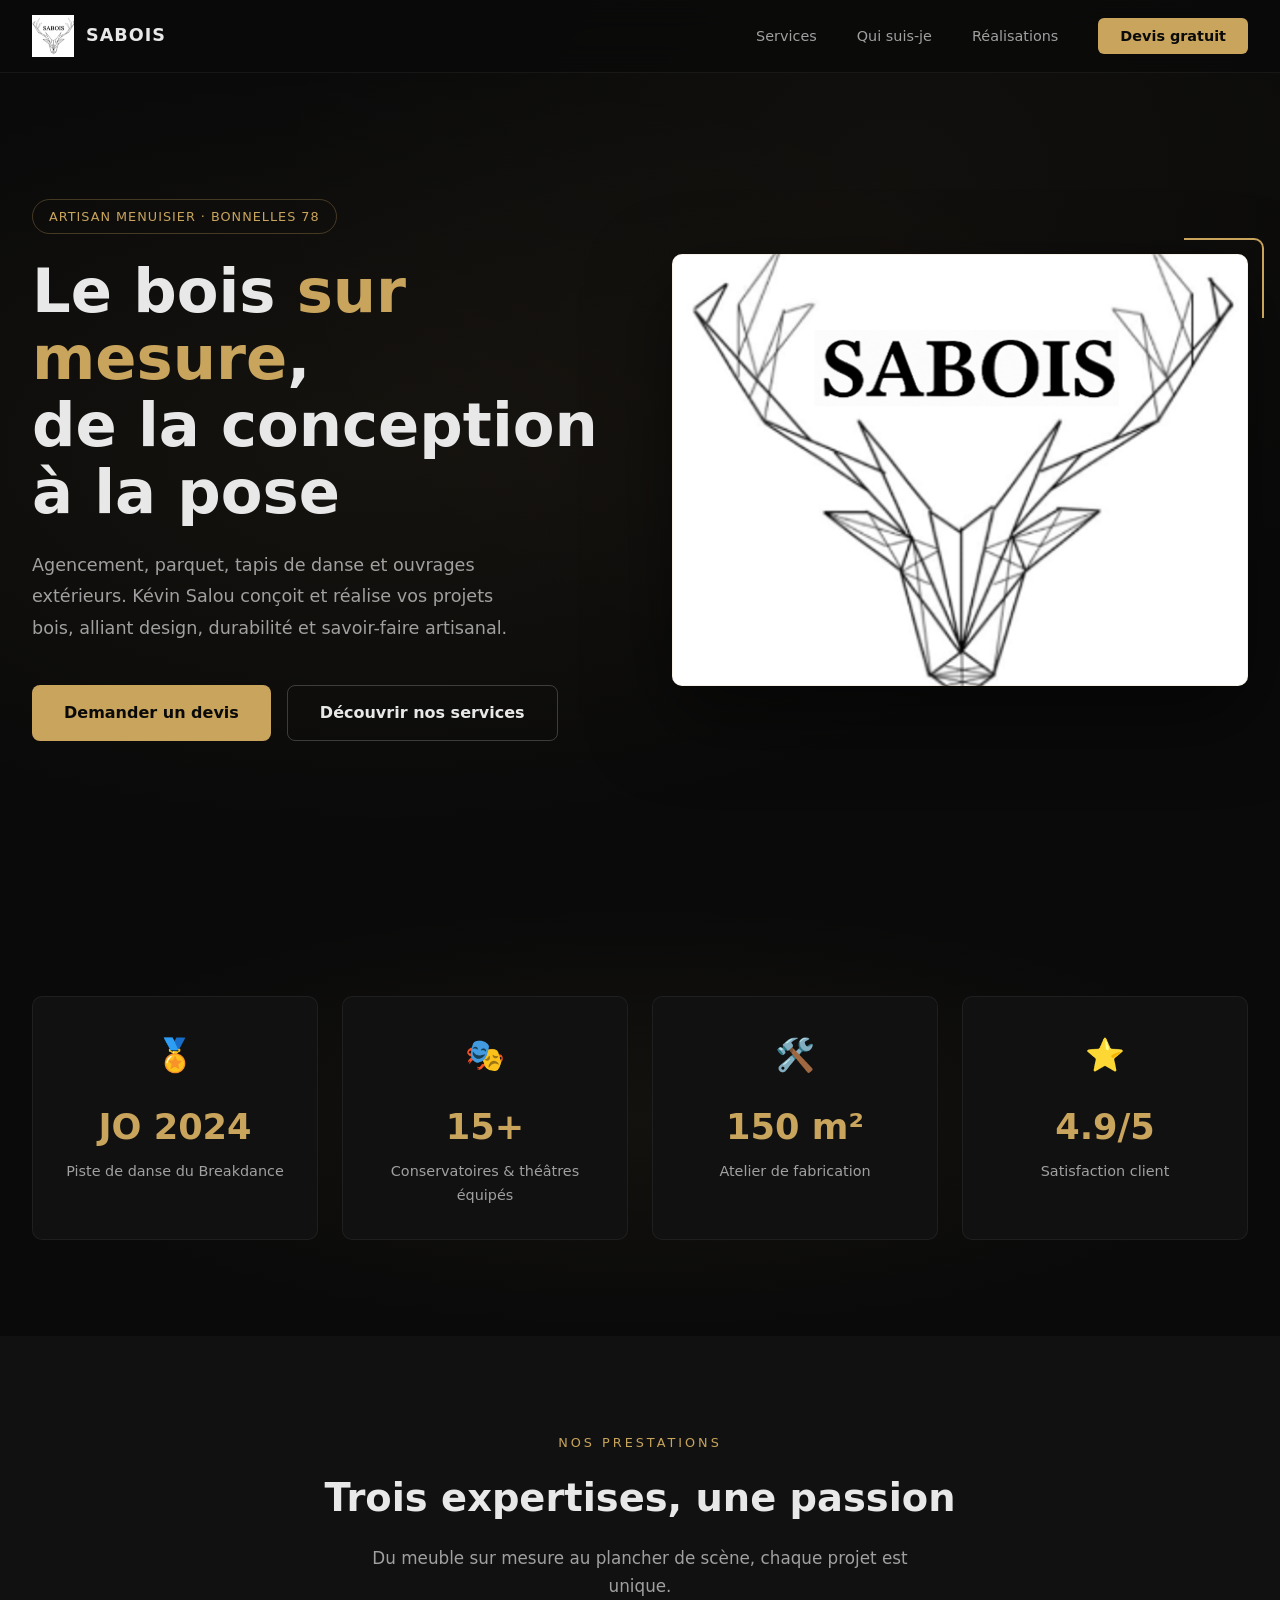
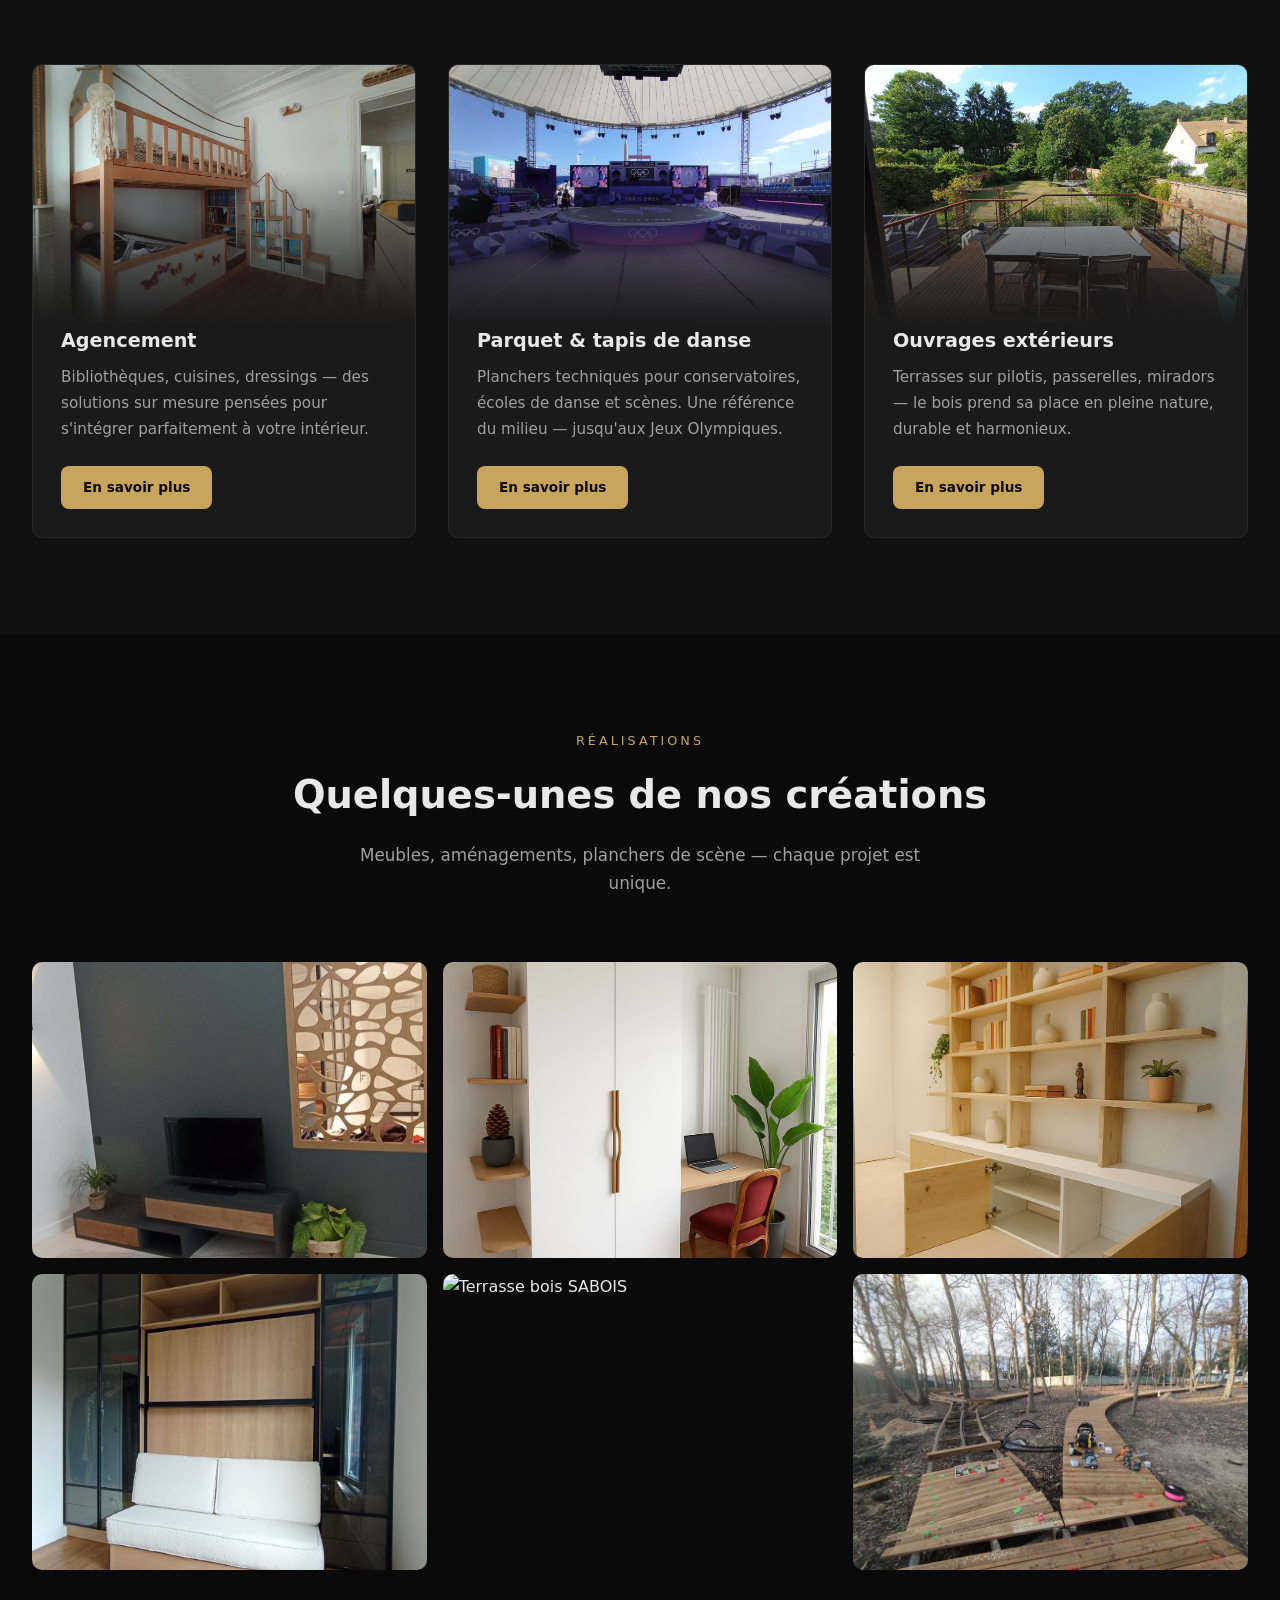
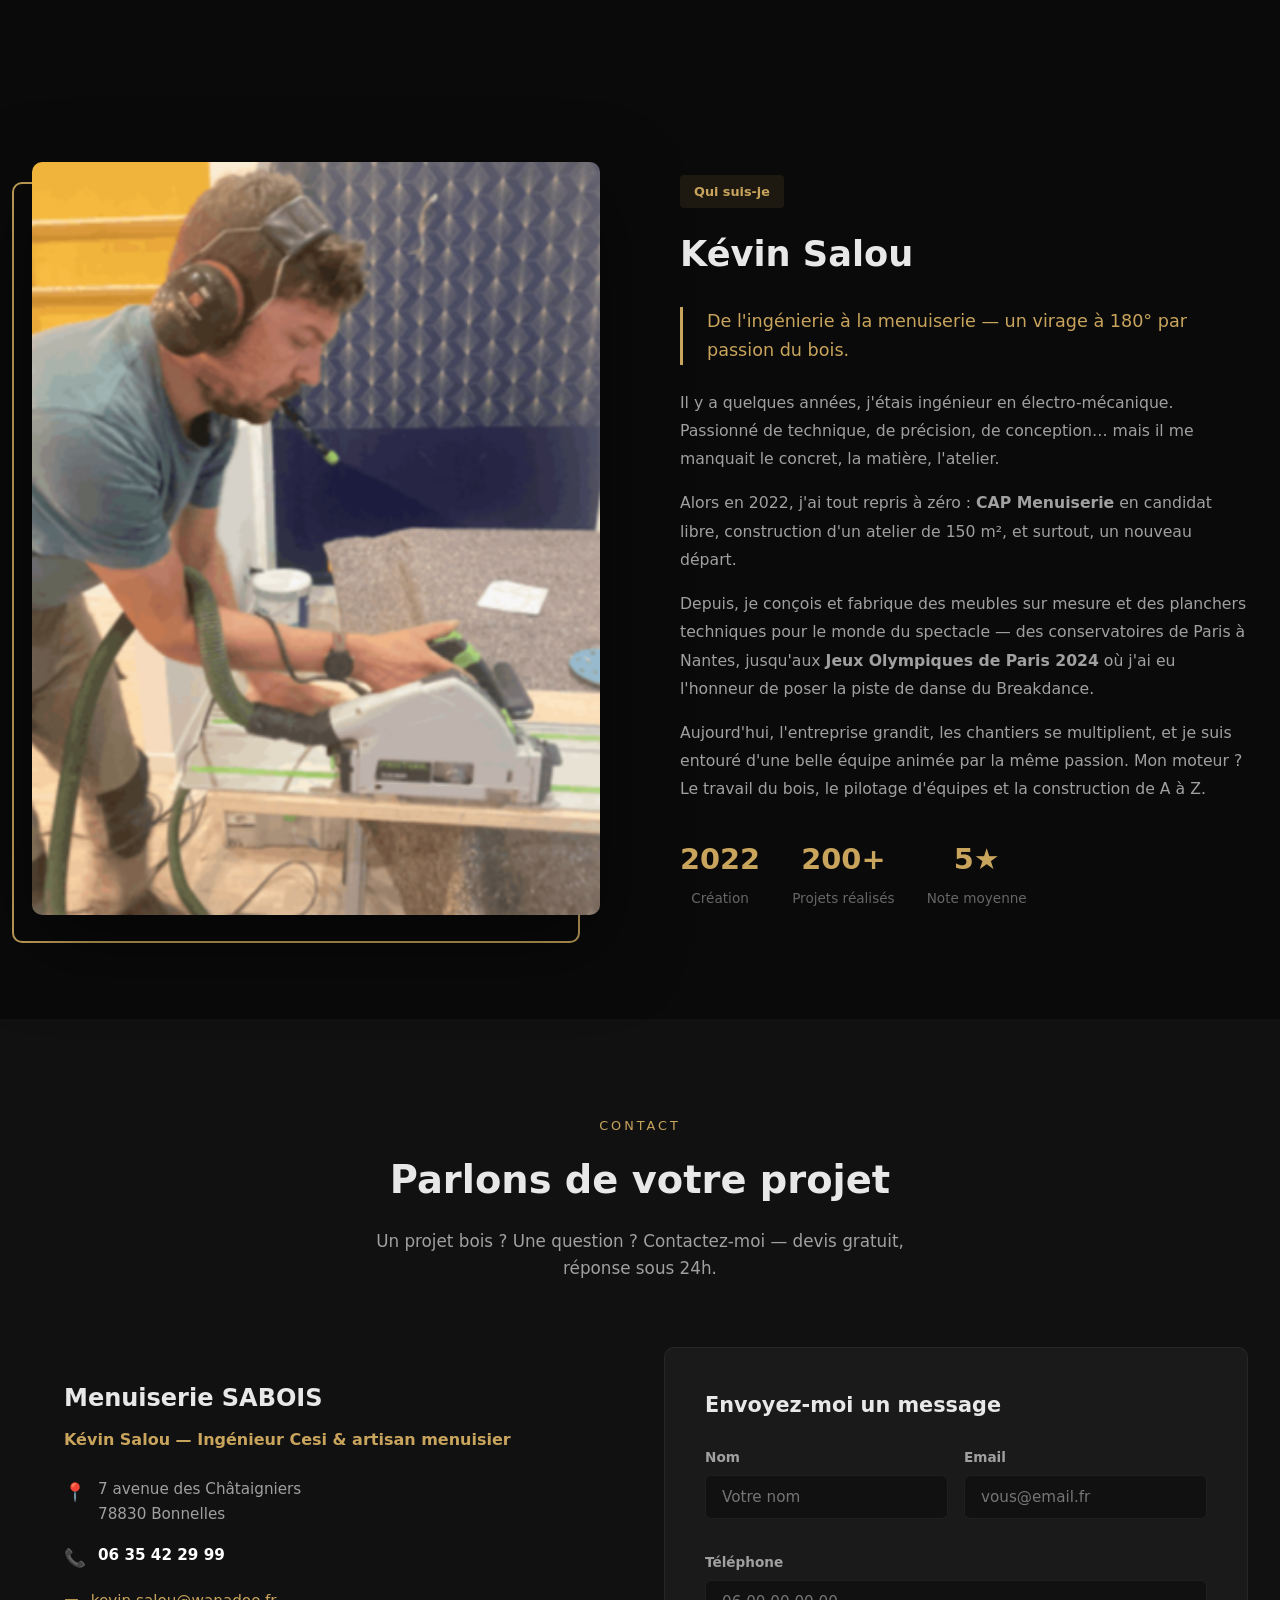
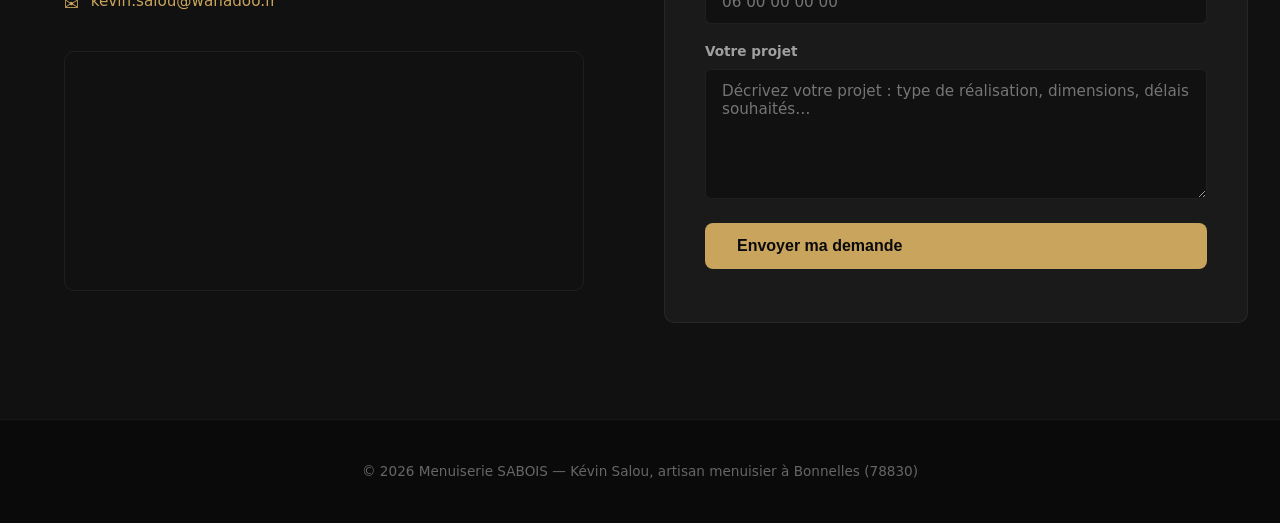
==== commit e5e24bd5: "v3: Galerie 6 photos réelles + attente pipeline IA" ====
--- a/index.html
+++ b/index.html
@@ -400,6 +400,54 @@
   </div>
 </section>
 
+<section class="section gallery" id="realisations" style="background:var(--bg);">
+  <div class="section-label">Réalisations</div>
+  <h2 class="section-title">Quelques-unes de nos créations</h2>
+  <p class="section-sub">Meubles, aménagements, planchers de scène — chaque projet est unique.</p>
+  <div class="gallery-grid" style="max-width:1280px; margin:0 auto; display:grid; grid-template-columns:repeat(3, 1fr); gap:1rem;">
+    <div class="gallery-item" style="position:relative; overflow:hidden; border-radius:var(--radius); aspect-ratio:4/3; cursor:pointer;">
+      <img src="assets/images/galerie1.jpg" alt="Agencement sur mesure SABOIS" style="width:100%; height:100%; object-fit:cover; transition:transform 0.5s;">
+      <div class="gallery-overlay" style="position:absolute; inset:0; background:rgba(0,0,0,0.5); opacity:0; transition:opacity 0.3s; display:flex; align-items:flex-end; padding:1.5rem; border-radius:var(--radius);">
+        <span style="color:#fff; font-weight:600; font-size:0.9rem;">Agencement bibliothèque</span>
+      </div>
+    </div>
+    <div class="gallery-item" style="position:relative; overflow:hidden; border-radius:var(--radius); aspect-ratio:4/3; cursor:pointer;">
+      <img src="assets/images/galerie2.jpg" alt="Cuisine sur mesure SABOIS" style="width:100%; height:100%; object-fit:cover; transition:transform 0.5s;">
+      <div class="gallery-overlay" style="position:absolute; inset:0; background:rgba(0,0,0,0.5); opacity:0; transition:opacity 0.3s; display:flex; align-items:flex-end; padding:1.5rem; border-radius:var(--radius);">
+        <span style="color:#fff; font-weight:600; font-size:0.9rem;">Cuisine aménagée</span>
+      </div>
+    </div>
+    <div class="gallery-item" style="position:relative; overflow:hidden; border-radius:var(--radius); aspect-ratio:4/3; cursor:pointer;">
+      <img src="assets/images/galerie3.jpg" alt="Dressing sur mesure SABOIS" style="width:100%; height:100%; object-fit:cover; transition:transform 0.5s;">
+      <div class="gallery-overlay" style="position:absolute; inset:0; background:rgba(0,0,0,0.5); opacity:0; transition:opacity 0.3s; display:flex; align-items:flex-end; padding:1.5rem; border-radius:var(--radius);">
+        <span style="color:#fff; font-weight:600; font-size:0.9rem;">Dressing sur mesure</span>
+      </div>
+    </div>
+    <div class="gallery-item" style="position:relative; overflow:hidden; border-radius:var(--radius); aspect-ratio:4/3; cursor:pointer;">
+      <img src="assets/images/galerie4.jpg" alt="Escalier bois SABOIS" style="width:100%; height:100%; object-fit:cover; transition:transform 0.5s;">
+      <div class="gallery-overlay" style="position:absolute; inset:0; background:rgba(0,0,0,0.5); opacity:0; transition:opacity 0.3s; display:flex; align-items:flex-end; padding:1.5rem; border-radius:var(--radius);">
+        <span style="color:#fff; font-weight:600; font-size:0.9rem;">Escalier bois massif</span>
+      </div>
+    </div>
+    <div class="gallery-item" style="position:relative; overflow:hidden; border-radius:var(--radius); aspect-ratio:4/3; cursor:pointer;">
+      <img src="assets/images/galerie5.jpg" alt="Terrasse bois SABOIS" style="width:100%; height:100%; object-fit:cover; transition:transform 0.5s;">
+      <div class="gallery-overlay" style="position:absolute; inset:0; background:rgba(0,0,0,0.5); opacity:0; transition:opacity 0.3s; display:flex; align-items:flex-end; padding:1.5rem; border-radius:var(--radius);">
+        <span style="color:#fff; font-weight:600; font-size:0.9rem;">Ouvrage extérieur</span>
+      </div>
+    </div>
+    <div class="gallery-item" style="position:relative; overflow:hidden; border-radius:var(--radius); aspect-ratio:4/3; cursor:pointer;">
+      <img src="assets/images/galerie6.jpg" alt="Parquet danse SABOIS" style="width:100%; height:100%; object-fit:cover; transition:transform 0.5s;">
+      <div class="gallery-overlay" style="position:absolute; inset:0; background:rgba(0,0,0,0.5); opacity:0; transition:opacity 0.3s; display:flex; align-items:flex-end; padding:1.5rem; border-radius:var(--radius);">
+        <span style="color:#fff; font-weight:600; font-size:0.9rem;">Tapis de danse</span>
+      </div>
+    </div>
+  </div>
+  <style>
+    .gallery-item:hover img { transform:scale(1.05); }
+    .gallery-item:hover .gallery-overlay { opacity:1; }
+  </style>
+</section>
+
 <section class="section about" id="about">
   <div class="about-inner">
     <div class="about-img-wrap animate">
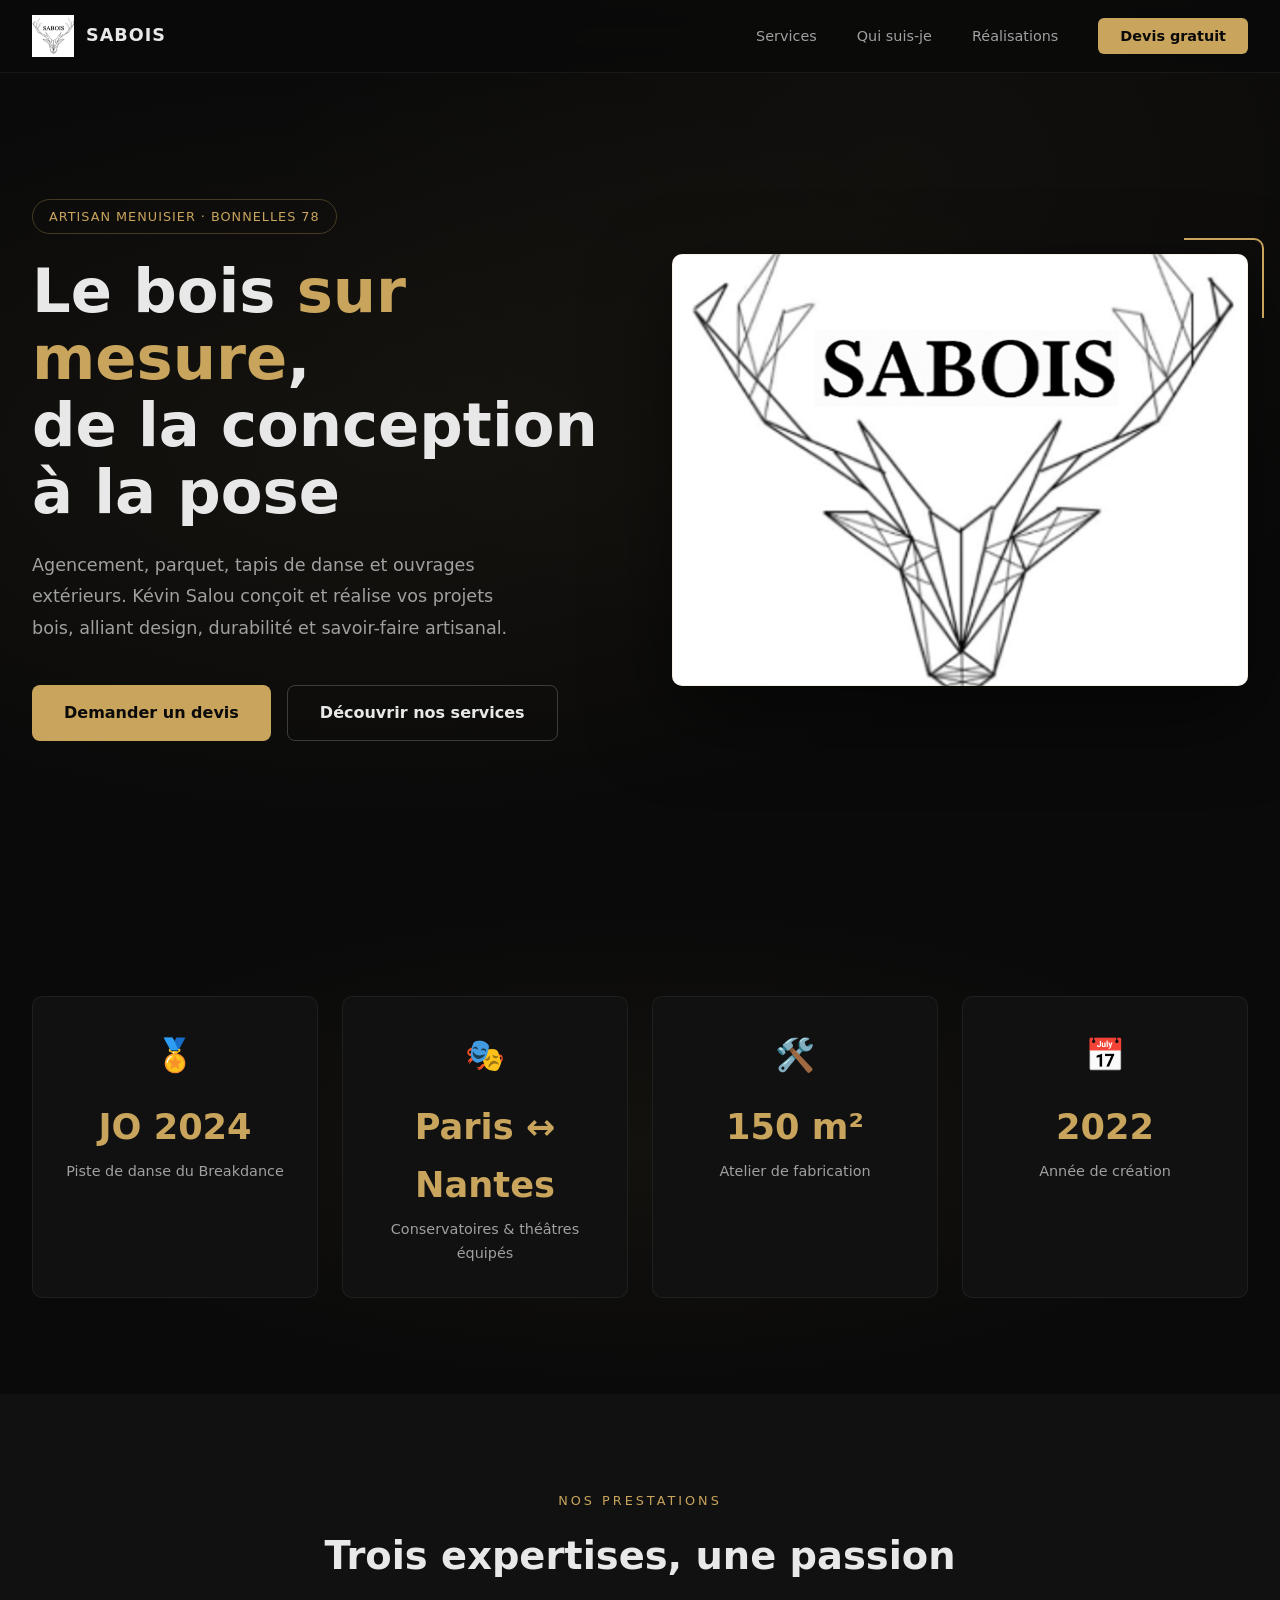
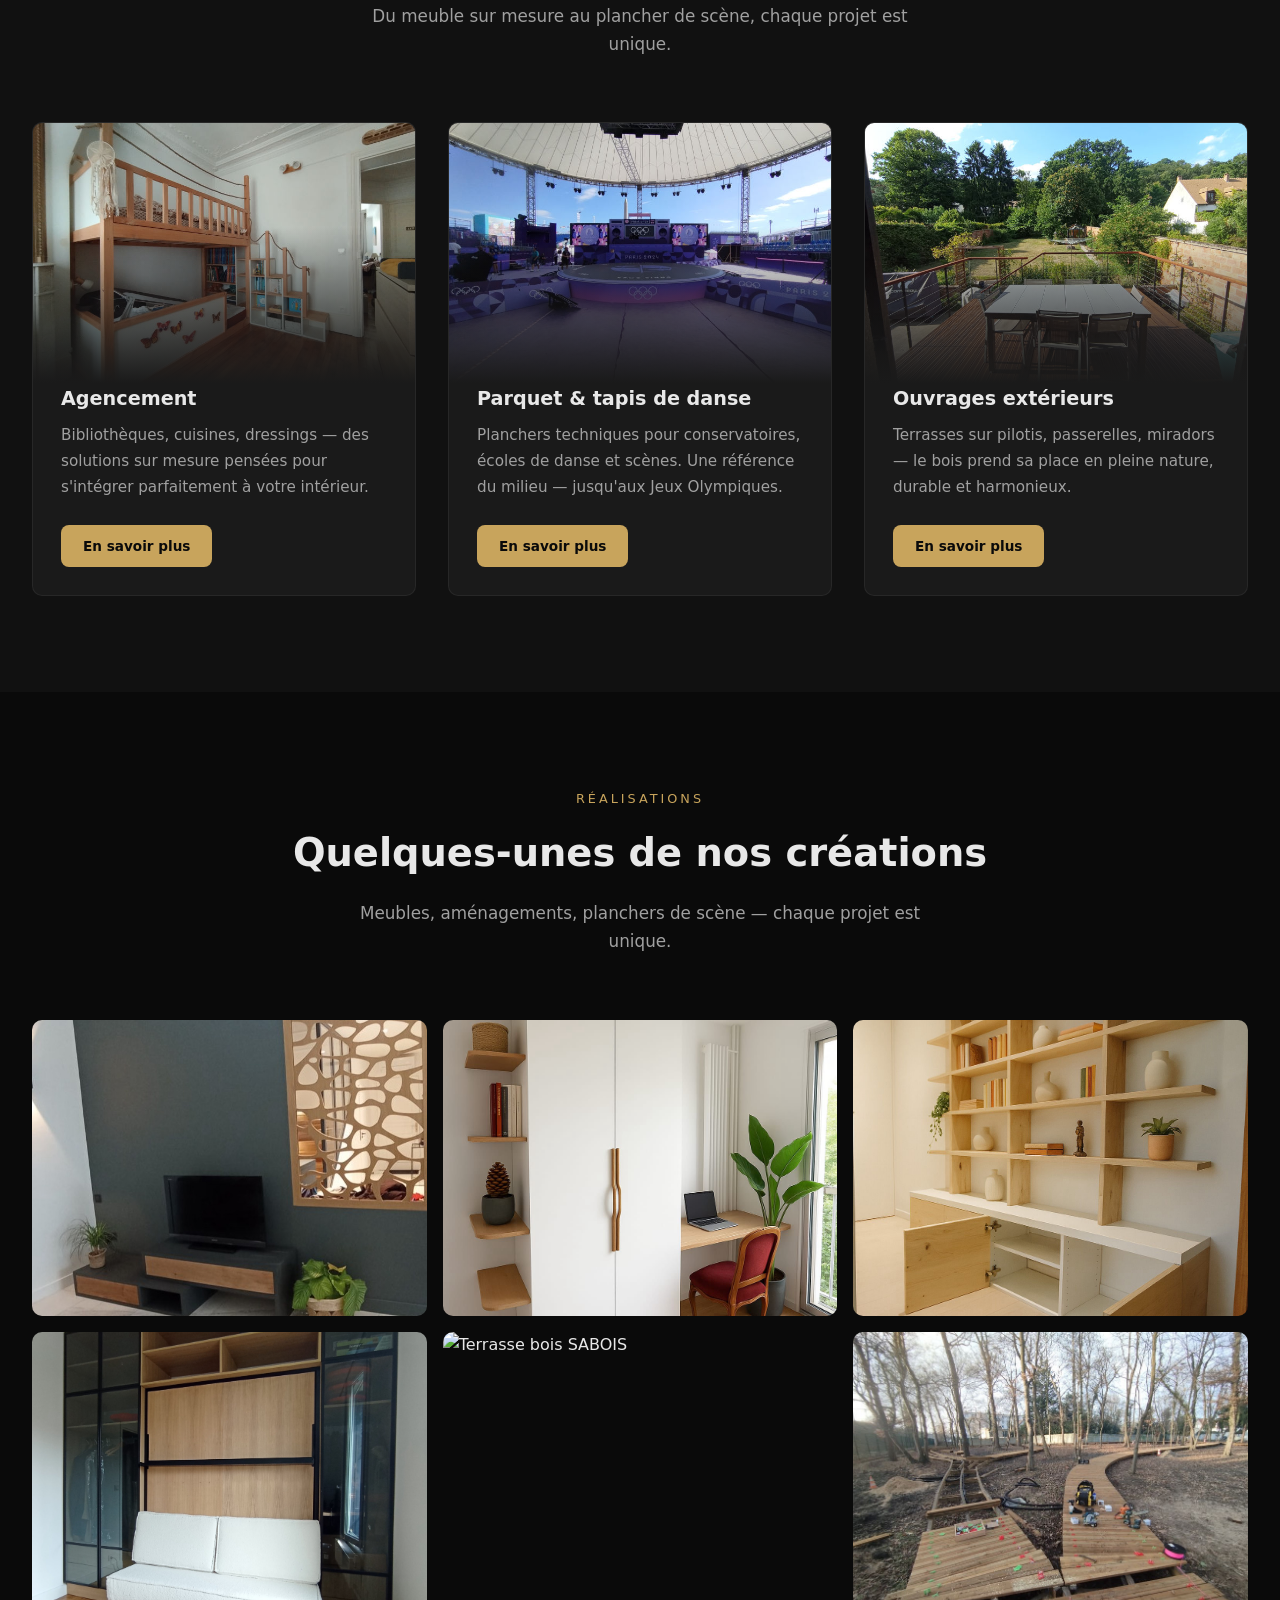
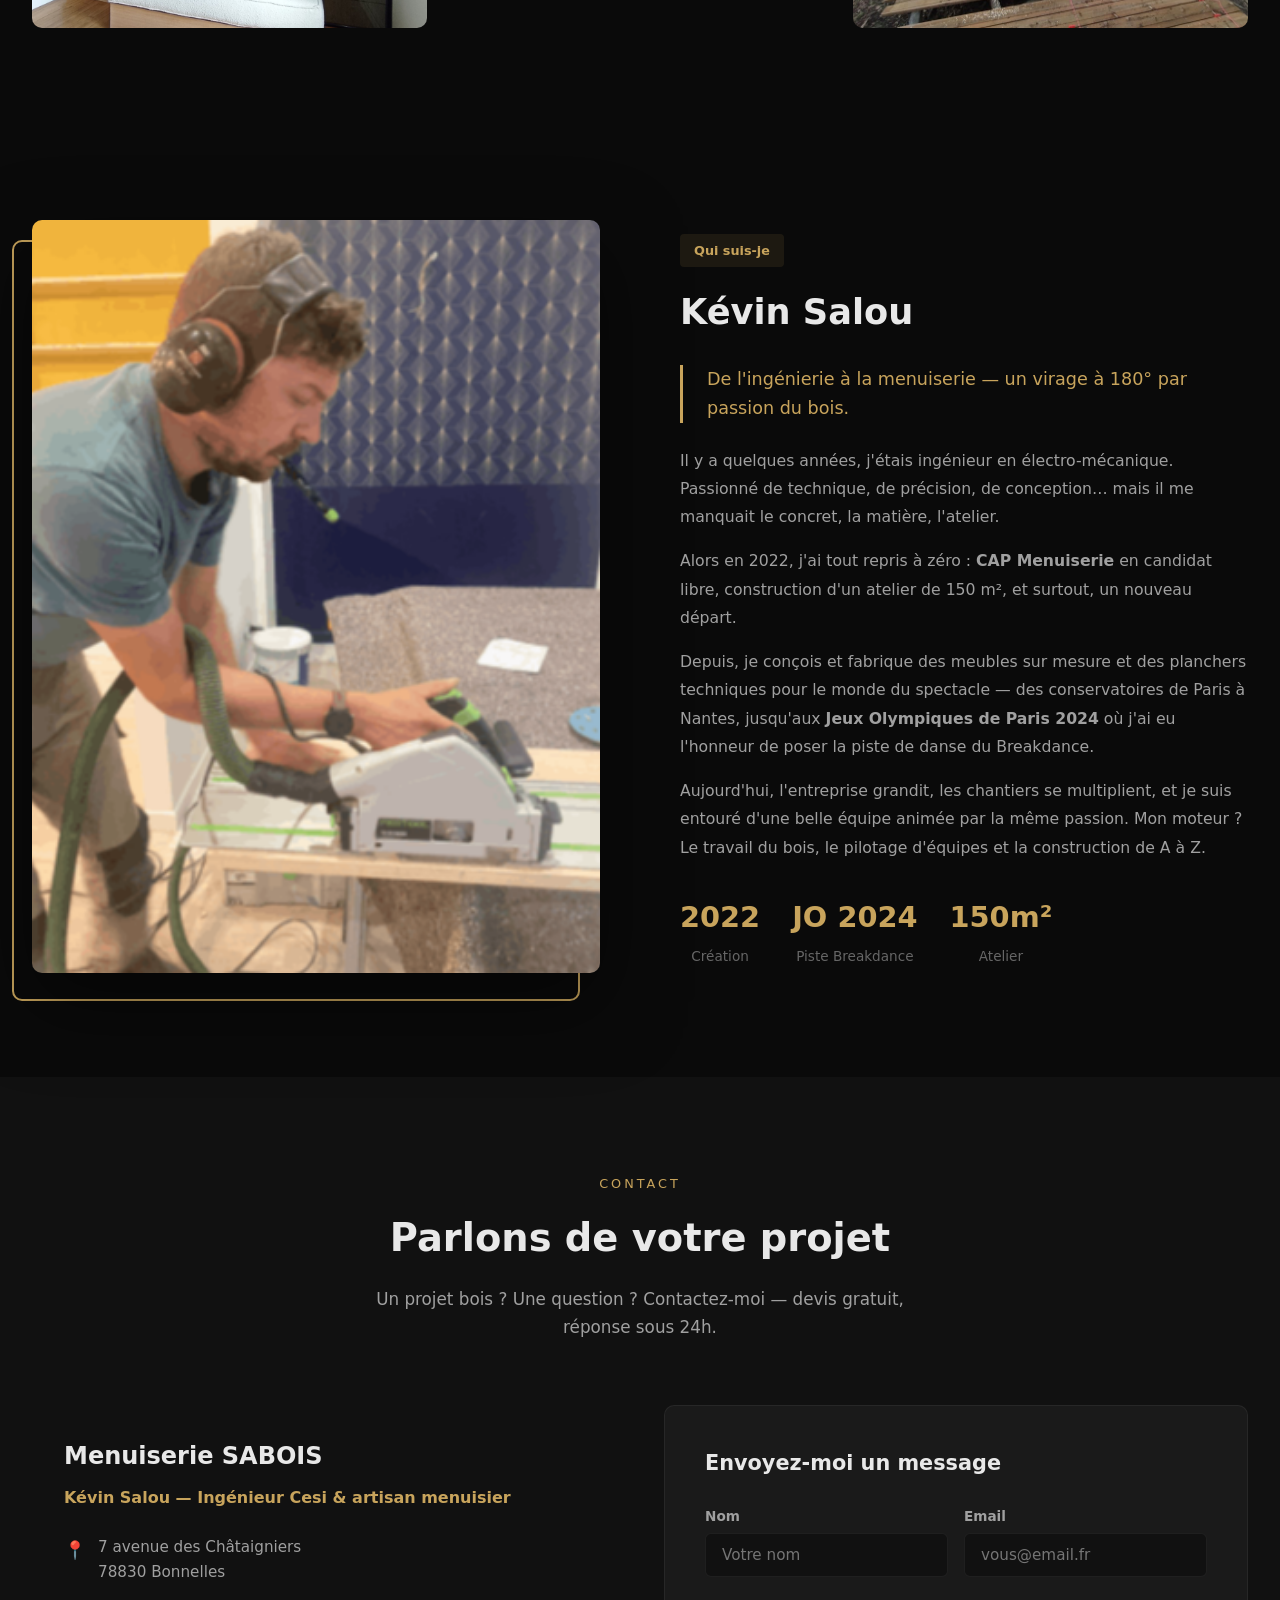
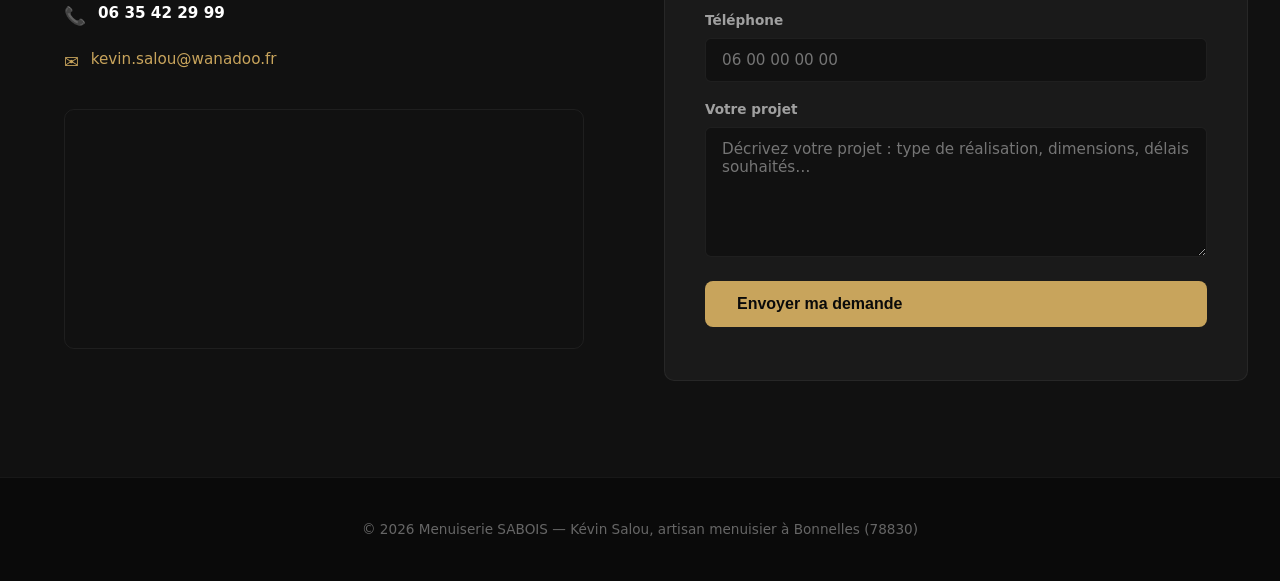
==== commit de1b1732: "v5: 3 sous-pages (Agencement, Parquet, Extérieurs) + 33 photos + CSS partagé" ====
--- a/index.html
+++ b/index.html
@@ -3,6 +3,10 @@
 <head>
 <meta charset="UTF-8">
 <meta name="viewport" content="width=device-width, initial-scale=1.0">
+<meta http-equiv="X-Content-Type-Options" content="nosniff">
+<meta http-equiv="X-Frame-Options" content="DENY">
+<meta name="referrer" content="strict-origin-when-cross-origin">
+<meta http-equiv="Permissions-Policy" content="geolocation=(), microphone=(), camera=()">
 <title>Menuiserie SABOIS | Agencement & Ouvrages Bois — Bonnelles 78</title>
 <meta name="description" content="SABOIS — Menuiserie artisanale à Bonnelles. Agencement sur mesure, parquet, tapis de danse, ouvrages extérieurs. Des conservatoires aux JO 2024. Devis gratuit.">
 <meta property="og:title" content="Menuiserie SABOIS | Artisan Menuisier Bonnelles 78">
@@ -343,7 +347,7 @@
     </div>
     <div class="proof-card animate animate-d1">
       <div class="proof-icon">🎭</div>
-      <div class="value">15+</div>
+      <div class="value">Paris ↔ Nantes</div>
       <div class="label">Conservatoires & théâtres équipés</div>
     </div>
     <div class="proof-card animate animate-d2">
@@ -352,9 +356,9 @@
       <div class="label">Atelier de fabrication</div>
     </div>
     <div class="proof-card animate animate-d3">
-      <div class="proof-icon">⭐</div>
-      <div class="value">4.9/5</div>
-      <div class="label">Satisfaction client</div>
+      <div class="proof-icon">📅</div>
+      <div class="value">2022</div>
+      <div class="label">Année de création</div>
     </div>
   </div>
 </section>
@@ -372,7 +376,7 @@
       <div class="service-card-body">
         <h3>Agencement</h3>
         <p>Bibliothèques, cuisines, dressings — des solutions sur mesure pensées pour s'intégrer parfaitement à votre intérieur.</p>
-        <a href="#contact" class="btn btn-primary">En savoir plus</a>
+        <a href="agencement.html" class="btn btn-primary">En savoir plus</a>
       </div>
     </div>
 
@@ -383,7 +387,7 @@
       <div class="service-card-body">
         <h3>Parquet & tapis de danse</h3>
         <p>Planchers techniques pour conservatoires, écoles de danse et scènes. Une référence du milieu — jusqu'aux Jeux Olympiques.</p>
-        <a href="#contact" class="btn btn-primary">En savoir plus</a>
+        <a href="parquet.html" class="btn btn-primary">En savoir plus</a>
       </div>
     </div>
 
@@ -394,7 +398,7 @@
       <div class="service-card-body">
         <h3>Ouvrages extérieurs</h3>
         <p>Terrasses sur pilotis, passerelles, miradors — le bois prend sa place en pleine nature, durable et harmonieux.</p>
-        <a href="#contact" class="btn btn-primary">En savoir plus</a>
+        <a href="exterieurs.html" class="btn btn-primary">En savoir plus</a>
       </div>
     </div>
   </div>
@@ -406,37 +410,37 @@
   <p class="section-sub">Meubles, aménagements, planchers de scène — chaque projet est unique.</p>
   <div class="gallery-grid" style="max-width:1280px; margin:0 auto; display:grid; grid-template-columns:repeat(3, 1fr); gap:1rem;">
     <div class="gallery-item" style="position:relative; overflow:hidden; border-radius:var(--radius); aspect-ratio:4/3; cursor:pointer;">
-      <img src="assets/images/galerie1.jpg" alt="Agencement sur mesure SABOIS" style="width:100%; height:100%; object-fit:cover; transition:transform 0.5s;">
+      <img src="assets/images/galerie1.jpg" alt="Agencement sur mesure SABOIS" style="width:100%; height:100%; object-fit:cover; transition:transform 0.5s;" loading="lazy">
       <div class="gallery-overlay" style="position:absolute; inset:0; background:rgba(0,0,0,0.5); opacity:0; transition:opacity 0.3s; display:flex; align-items:flex-end; padding:1.5rem; border-radius:var(--radius);">
         <span style="color:#fff; font-weight:600; font-size:0.9rem;">Agencement bibliothèque</span>
       </div>
     </div>
     <div class="gallery-item" style="position:relative; overflow:hidden; border-radius:var(--radius); aspect-ratio:4/3; cursor:pointer;">
-      <img src="assets/images/galerie2.jpg" alt="Cuisine sur mesure SABOIS" style="width:100%; height:100%; object-fit:cover; transition:transform 0.5s;">
+      <img src="assets/images/galerie2.jpg" alt="Cuisine sur mesure SABOIS" style="width:100%; height:100%; object-fit:cover; transition:transform 0.5s;" loading="lazy">
       <div class="gallery-overlay" style="position:absolute; inset:0; background:rgba(0,0,0,0.5); opacity:0; transition:opacity 0.3s; display:flex; align-items:flex-end; padding:1.5rem; border-radius:var(--radius);">
         <span style="color:#fff; font-weight:600; font-size:0.9rem;">Cuisine aménagée</span>
       </div>
     </div>
     <div class="gallery-item" style="position:relative; overflow:hidden; border-radius:var(--radius); aspect-ratio:4/3; cursor:pointer;">
-      <img src="assets/images/galerie3.jpg" alt="Dressing sur mesure SABOIS" style="width:100%; height:100%; object-fit:cover; transition:transform 0.5s;">
+      <img src="assets/images/galerie3.jpg" loading="lazy" alt="Dressing sur mesure SABOIS" style="width:100%; height:100%; object-fit:cover; transition:transform 0.5s;">
       <div class="gallery-overlay" style="position:absolute; inset:0; background:rgba(0,0,0,0.5); opacity:0; transition:opacity 0.3s; display:flex; align-items:flex-end; padding:1.5rem; border-radius:var(--radius);">
         <span style="color:#fff; font-weight:600; font-size:0.9rem;">Dressing sur mesure</span>
       </div>
     </div>
     <div class="gallery-item" style="position:relative; overflow:hidden; border-radius:var(--radius); aspect-ratio:4/3; cursor:pointer;">
-      <img src="assets/images/galerie4.jpg" alt="Escalier bois SABOIS" style="width:100%; height:100%; object-fit:cover; transition:transform 0.5s;">
+      <img src="assets/images/galerie4.jpg" loading="lazy" alt="Escalier bois SABOIS" style="width:100%; height:100%; object-fit:cover; transition:transform 0.5s;">
       <div class="gallery-overlay" style="position:absolute; inset:0; background:rgba(0,0,0,0.5); opacity:0; transition:opacity 0.3s; display:flex; align-items:flex-end; padding:1.5rem; border-radius:var(--radius);">
         <span style="color:#fff; font-weight:600; font-size:0.9rem;">Escalier bois massif</span>
       </div>
     </div>
     <div class="gallery-item" style="position:relative; overflow:hidden; border-radius:var(--radius); aspect-ratio:4/3; cursor:pointer;">
-      <img src="assets/images/galerie5.jpg" alt="Terrasse bois SABOIS" style="width:100%; height:100%; object-fit:cover; transition:transform 0.5s;">
+      <img src="assets/images/galerie5.jpg" loading="lazy" alt="Terrasse bois SABOIS" style="width:100%; height:100%; object-fit:cover; transition:transform 0.5s;">
       <div class="gallery-overlay" style="position:absolute; inset:0; background:rgba(0,0,0,0.5); opacity:0; transition:opacity 0.3s; display:flex; align-items:flex-end; padding:1.5rem; border-radius:var(--radius);">
         <span style="color:#fff; font-weight:600; font-size:0.9rem;">Ouvrage extérieur</span>
       </div>
     </div>
     <div class="gallery-item" style="position:relative; overflow:hidden; border-radius:var(--radius); aspect-ratio:4/3; cursor:pointer;">
-      <img src="assets/images/galerie6.jpg" alt="Parquet danse SABOIS" style="width:100%; height:100%; object-fit:cover; transition:transform 0.5s;">
+      <img src="assets/images/galerie6.jpg" loading="lazy" alt="Parquet danse SABOIS" style="width:100%; height:100%; object-fit:cover; transition:transform 0.5s;">
       <div class="gallery-overlay" style="position:absolute; inset:0; background:rgba(0,0,0,0.5); opacity:0; transition:opacity 0.3s; display:flex; align-items:flex-end; padding:1.5rem; border-radius:var(--radius);">
         <span style="color:#fff; font-weight:600; font-size:0.9rem;">Tapis de danse</span>
       </div>
@@ -464,8 +468,8 @@
       <p>Aujourd'hui, l'entreprise grandit, les chantiers se multiplient, et je suis entouré d'une belle équipe animée par la même passion. Mon moteur ? Le travail du bois, le pilotage d'équipes et la construction de A à Z.</p>
       <div class="about-stats">
         <div class="about-stat"><div class="num">2022</div><div class="lbl">Création</div></div>
-        <div class="about-stat"><div class="num">200+</div><div class="lbl">Projets réalisés</div></div>
-        <div class="about-stat"><div class="num">5★</div><div class="lbl">Note moyenne</div></div>
+        <div class="about-stat"><div class="num">JO 2024</div><div class="lbl">Piste Breakdance</div></div>
+        <div class="about-stat"><div class="num">150m²</div><div class="lbl">Atelier</div></div>
       </div>
     </div>
   </div>
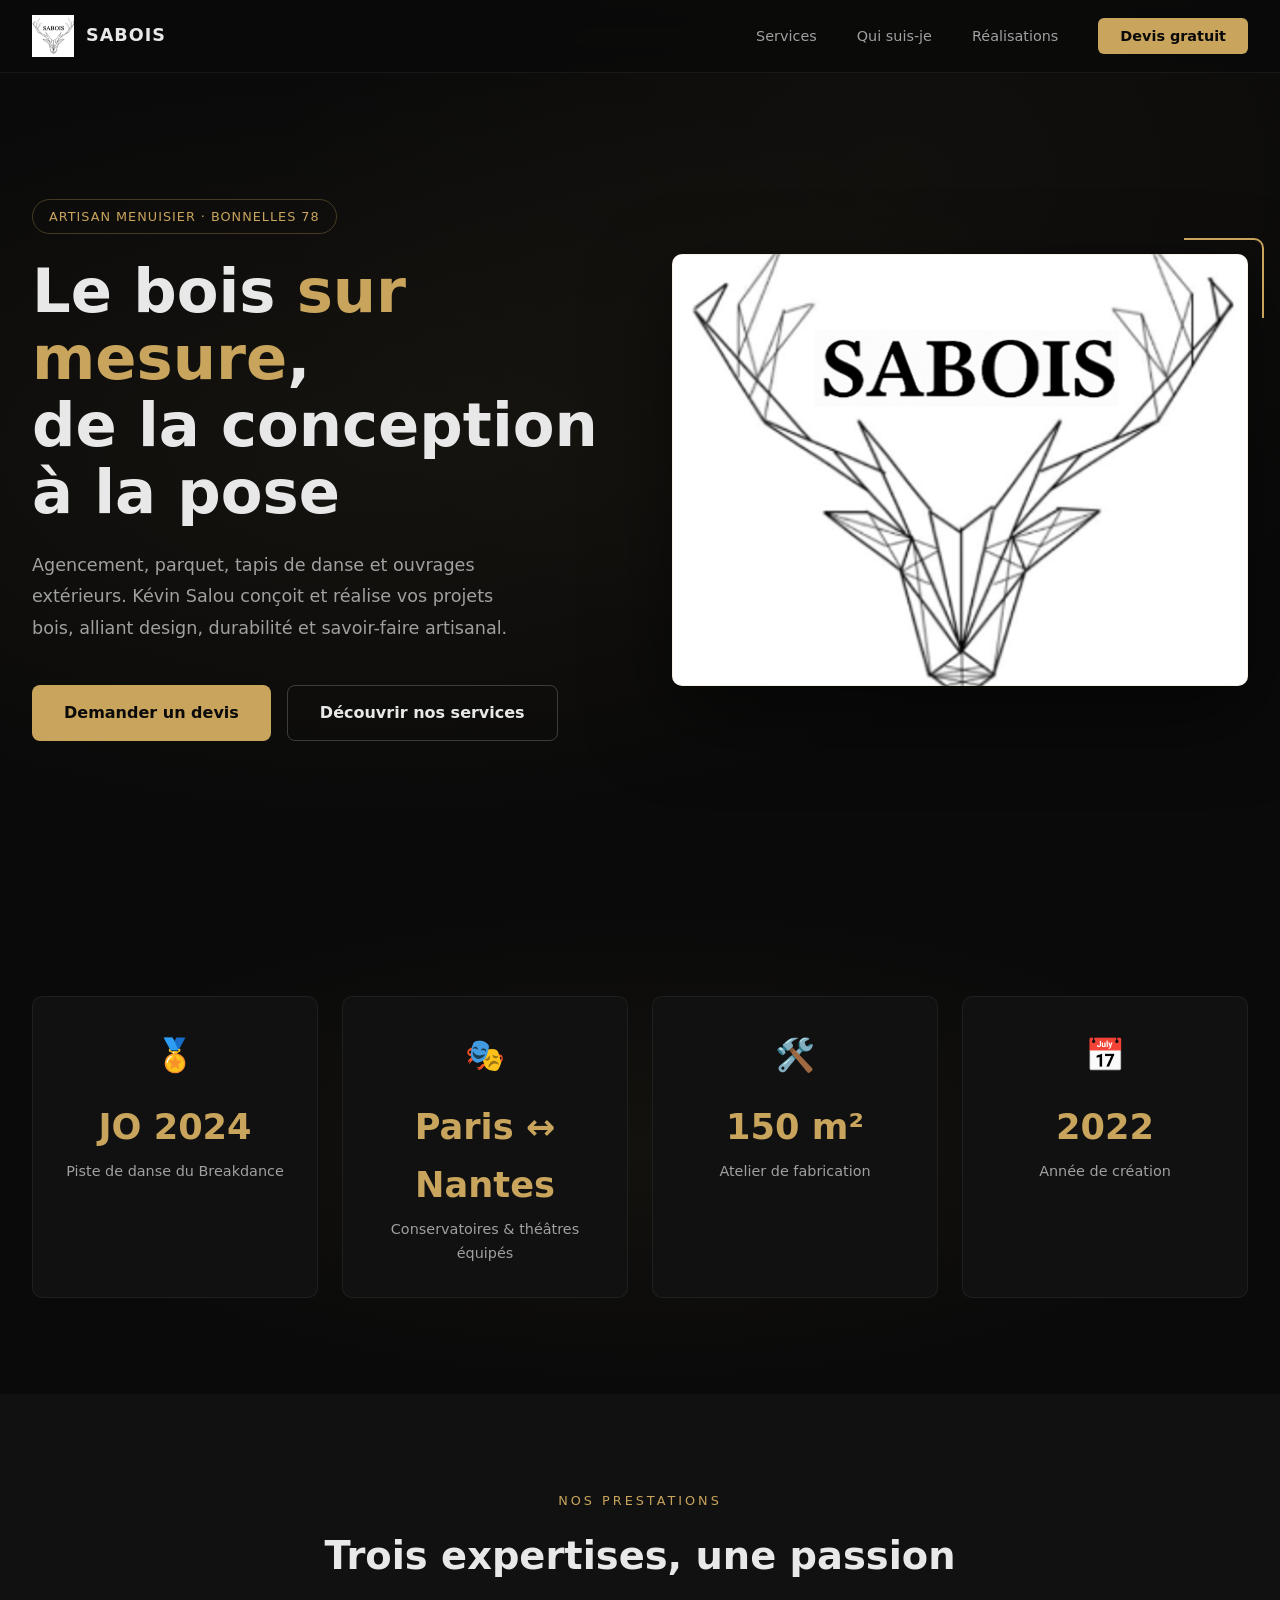
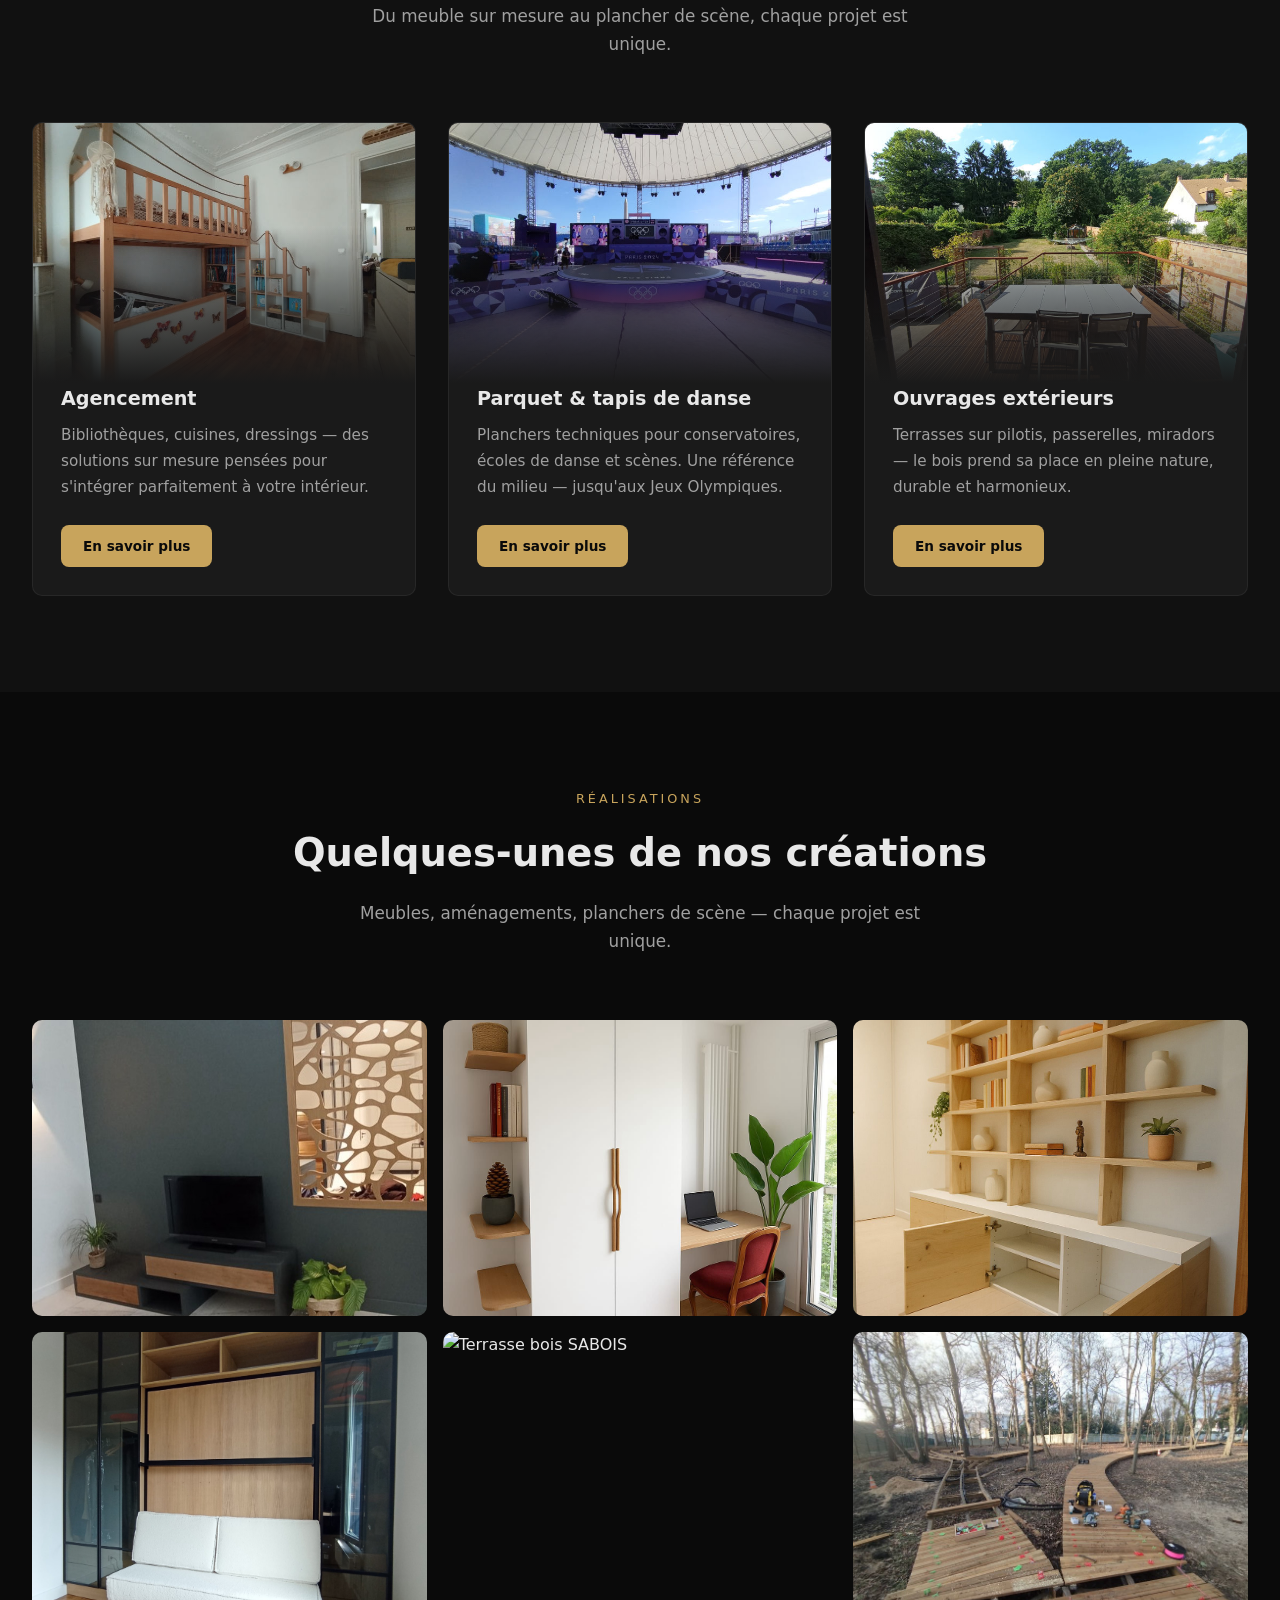
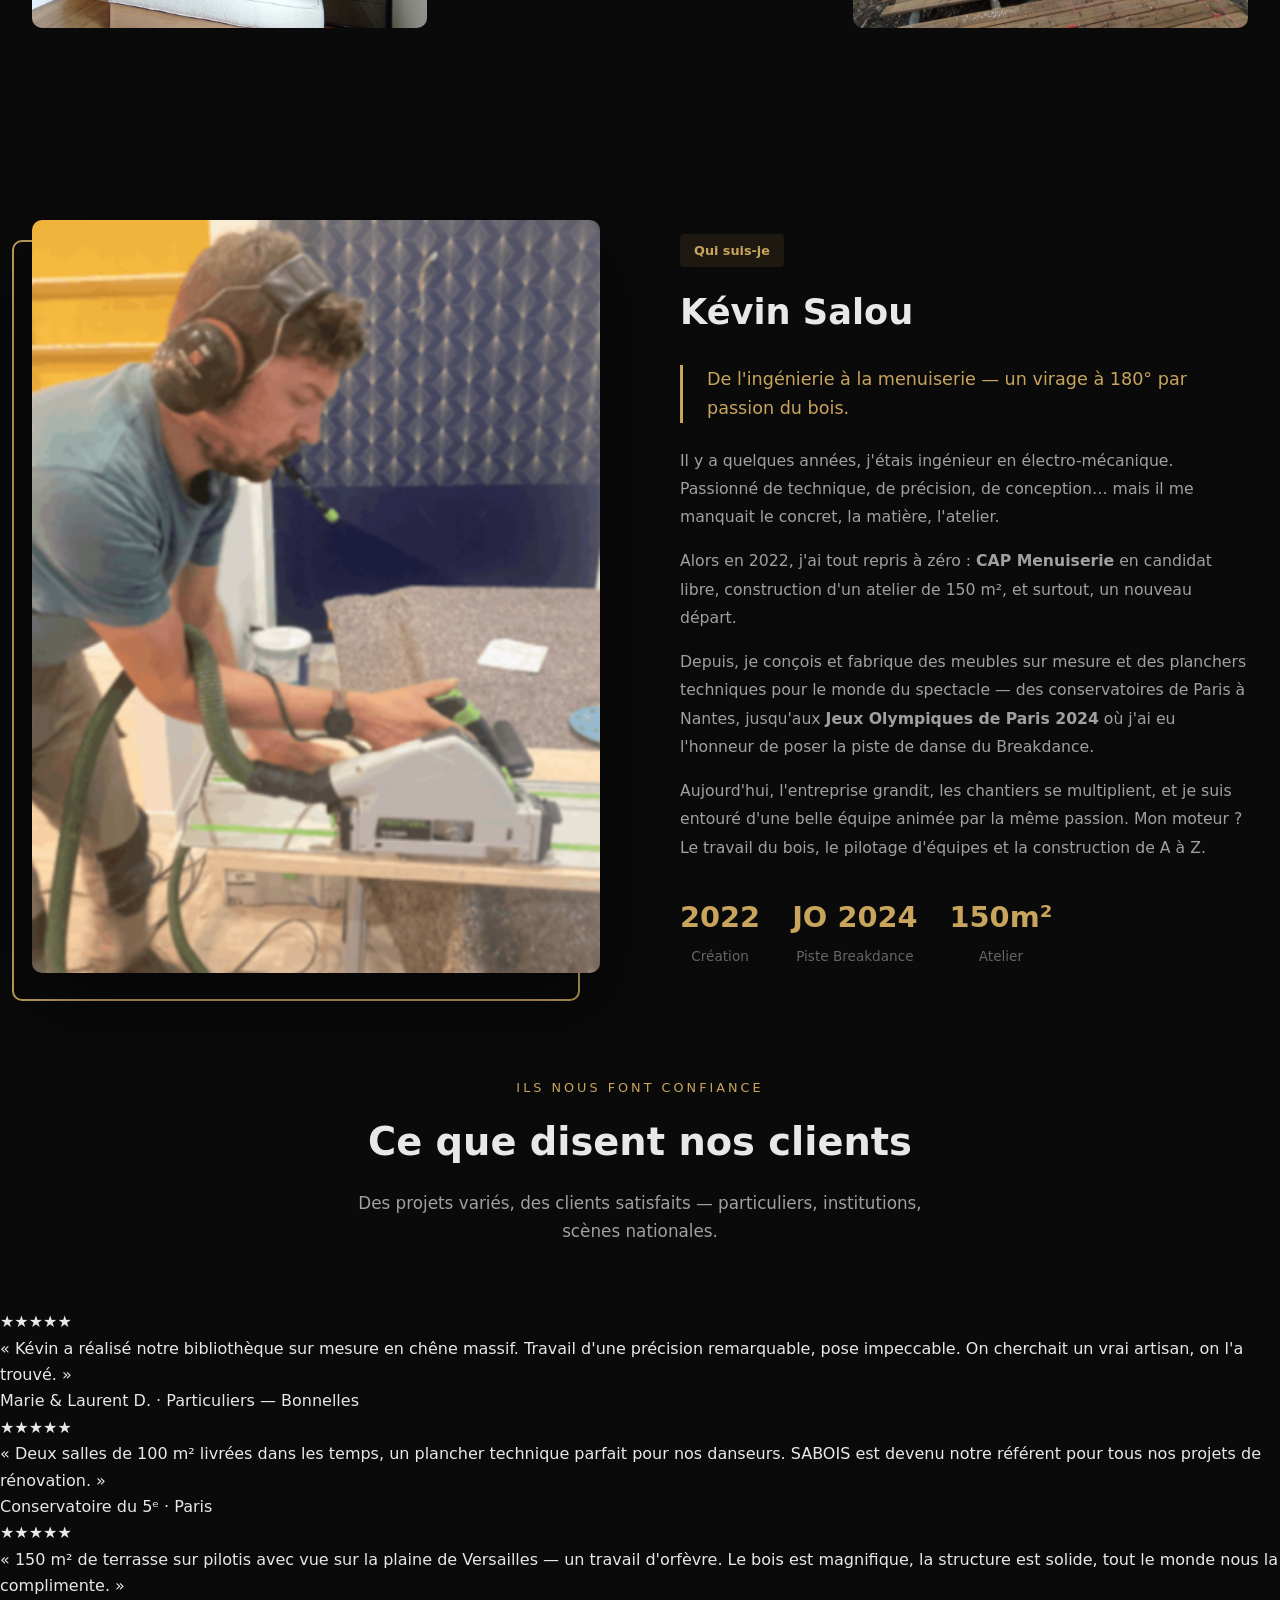
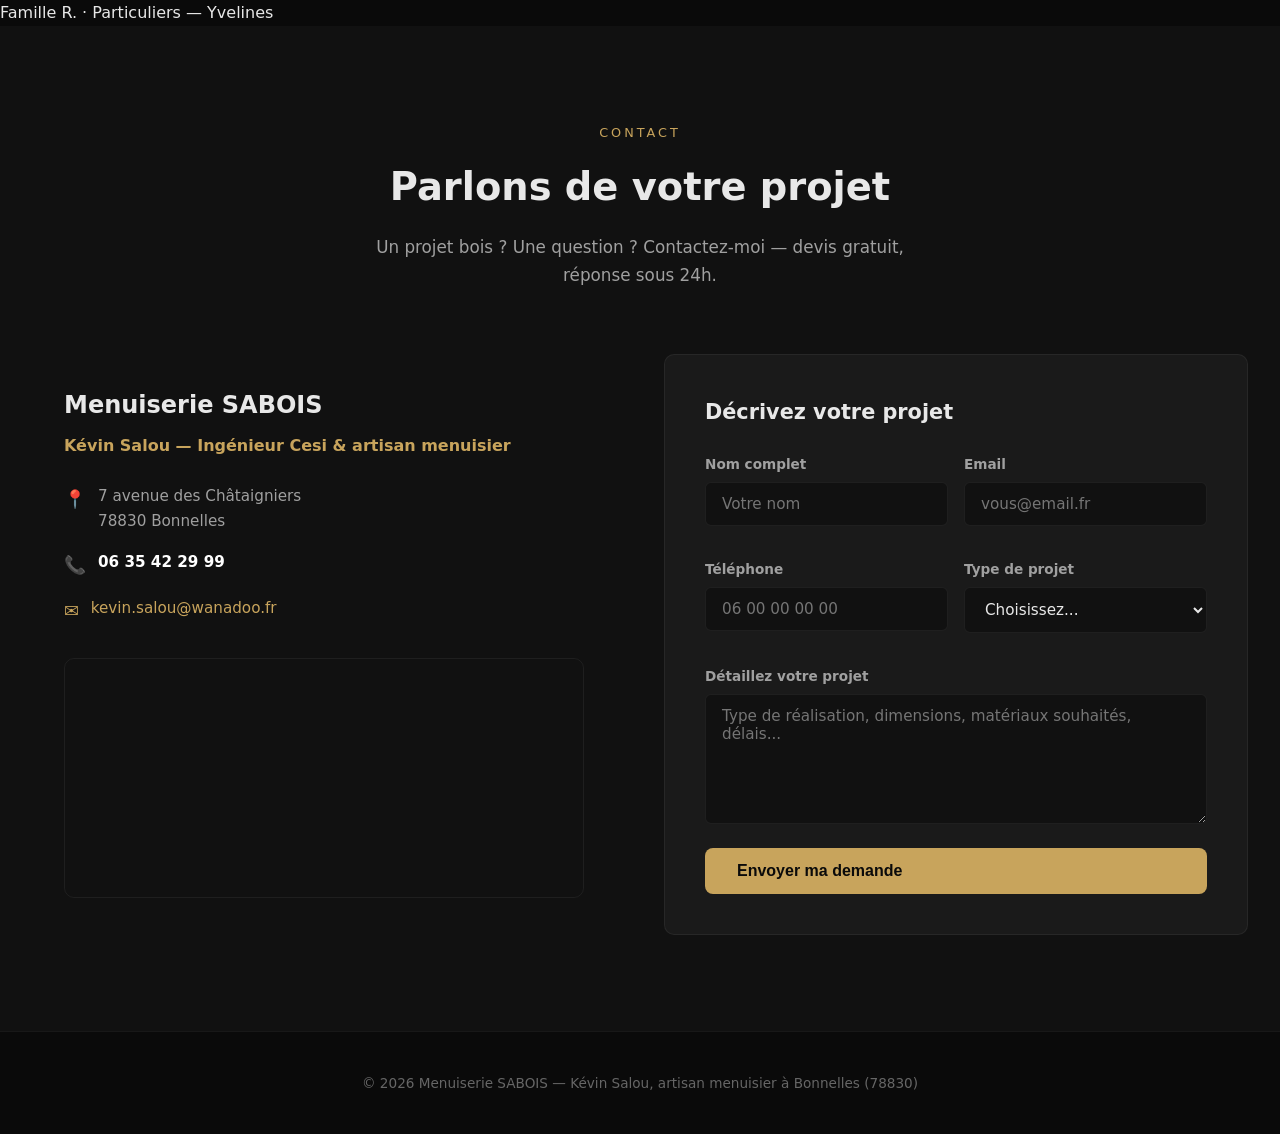
==== commit e7a40824: "v6: Témoignages crédibles + menu hamburger mobile + formulaire enrichi (type projet)" ====
--- a/index.html
+++ b/index.html
@@ -475,6 +475,29 @@
   </div>
 </section>
 
+<section class="testimonials">
+  <div class="section-label">Ils nous font confiance</div>
+  <h2 class="section-title">Ce que disent nos clients</h2>
+  <p class="section-sub">Des projets variés, des clients satisfaits — particuliers, institutions, scènes nationales.</p>
+  <div class="testimonials-grid">
+    <div class="testimonial-card">
+      <div class="testimonial-stars">★★★★★</div>
+      <p>« Kévin a réalisé notre bibliothèque sur mesure en chêne massif. Travail d'une précision remarquable, pose impeccable. On cherchait un vrai artisan, on l'a trouvé. »</p>
+      <div class="testimonial-author"><span class="name">Marie &amp; Laurent D.</span> · <span class="role">Particuliers — Bonnelles</span></div>
+    </div>
+    <div class="testimonial-card">
+      <div class="testimonial-stars">★★★★★</div>
+      <p>« Deux salles de 100 m² livrées dans les temps, un plancher technique parfait pour nos danseurs. SABOIS est devenu notre référent pour tous nos projets de rénovation. »</p>
+      <div class="testimonial-author"><span class="name">Conservatoire du 5ᵉ</span> · <span class="role">Paris</span></div>
+    </div>
+    <div class="testimonial-card">
+      <div class="testimonial-stars">★★★★★</div>
+      <p>« 150 m² de terrasse sur pilotis avec vue sur la plaine de Versailles — un travail d'orfèvre. Le bois est magnifique, la structure est solide, tout le monde nous la complimente. »</p>
+      <div class="testimonial-author"><span class="name">Famille R.</span> · <span class="role">Particuliers — Yvelines</span></div>
+    </div>
+  </div>
+</section>
+
 <section class="section contact" id="contact">
   <div class="section-label">Contact</div>
   <h2 class="section-title">Parlons de votre projet</h2>
@@ -493,10 +516,10 @@
     </div>
 
     <form class="contact-form animate animate-d1" action="https://formspree.io/f/CHANGEZ_MOI" method="POST">
-      <h3>Envoyez-moi un message</h3>
+      <h3>Décrivez votre projet</h3>
       <div class="form-row">
         <div class="form-group">
-          <label for="name">Nom</label>
+          <label for="name">Nom complet</label>
           <input type="text" id="name" name="name" required placeholder="Votre nom">
         </div>
         <div class="form-group">
@@ -504,13 +527,25 @@
           <input type="email" id="email" name="email" required placeholder="vous@email.fr">
         </div>
       </div>
+      <div class="form-row">
+        <div class="form-group">
+          <label for="phone">Téléphone</label>
+          <input type="tel" id="phone" name="phone" placeholder="06 00 00 00 00">
+        </div>
+        <div class="form-group">
+          <label for="type">Type de projet</label>
+          <select id="type" name="type" required style="width:100%;padding:12px 16px;background:var(--surface);border:1px solid var(--border);border-radius:6px;color:var(--text);font-size:0.95rem;font-family:inherit;">
+            <option value="">Choisissez...</option>
+            <option value="agencement">Agencement intérieur</option>
+            <option value="parquet">Parquet / Tapis de danse</option>
+            <option value="exterieur">Ouvrage extérieur</option>
+            <option value="autre">Autre projet bois</option>
+          </select>
+        </div>
+      </div>
       <div class="form-group">
-        <label for="phone">Téléphone</label>
-        <input type="tel" id="phone" name="phone" placeholder="06 00 00 00 00">
-      </div>
-      <div class="form-group">
-        <label for="message">Votre projet</label>
-        <textarea id="message" name="message" required placeholder="Décrivez votre projet : type de réalisation, dimensions, délais souhaités…"></textarea>
+        <label for="message">Détaillez votre projet</label>
+        <textarea id="message" name="message" required placeholder="Type de réalisation, dimensions, matériaux souhaités, délais..."></textarea>
       </div>
       <button type="submit" class="btn btn-primary form-submit">Envoyer ma demande</button>
     </form>
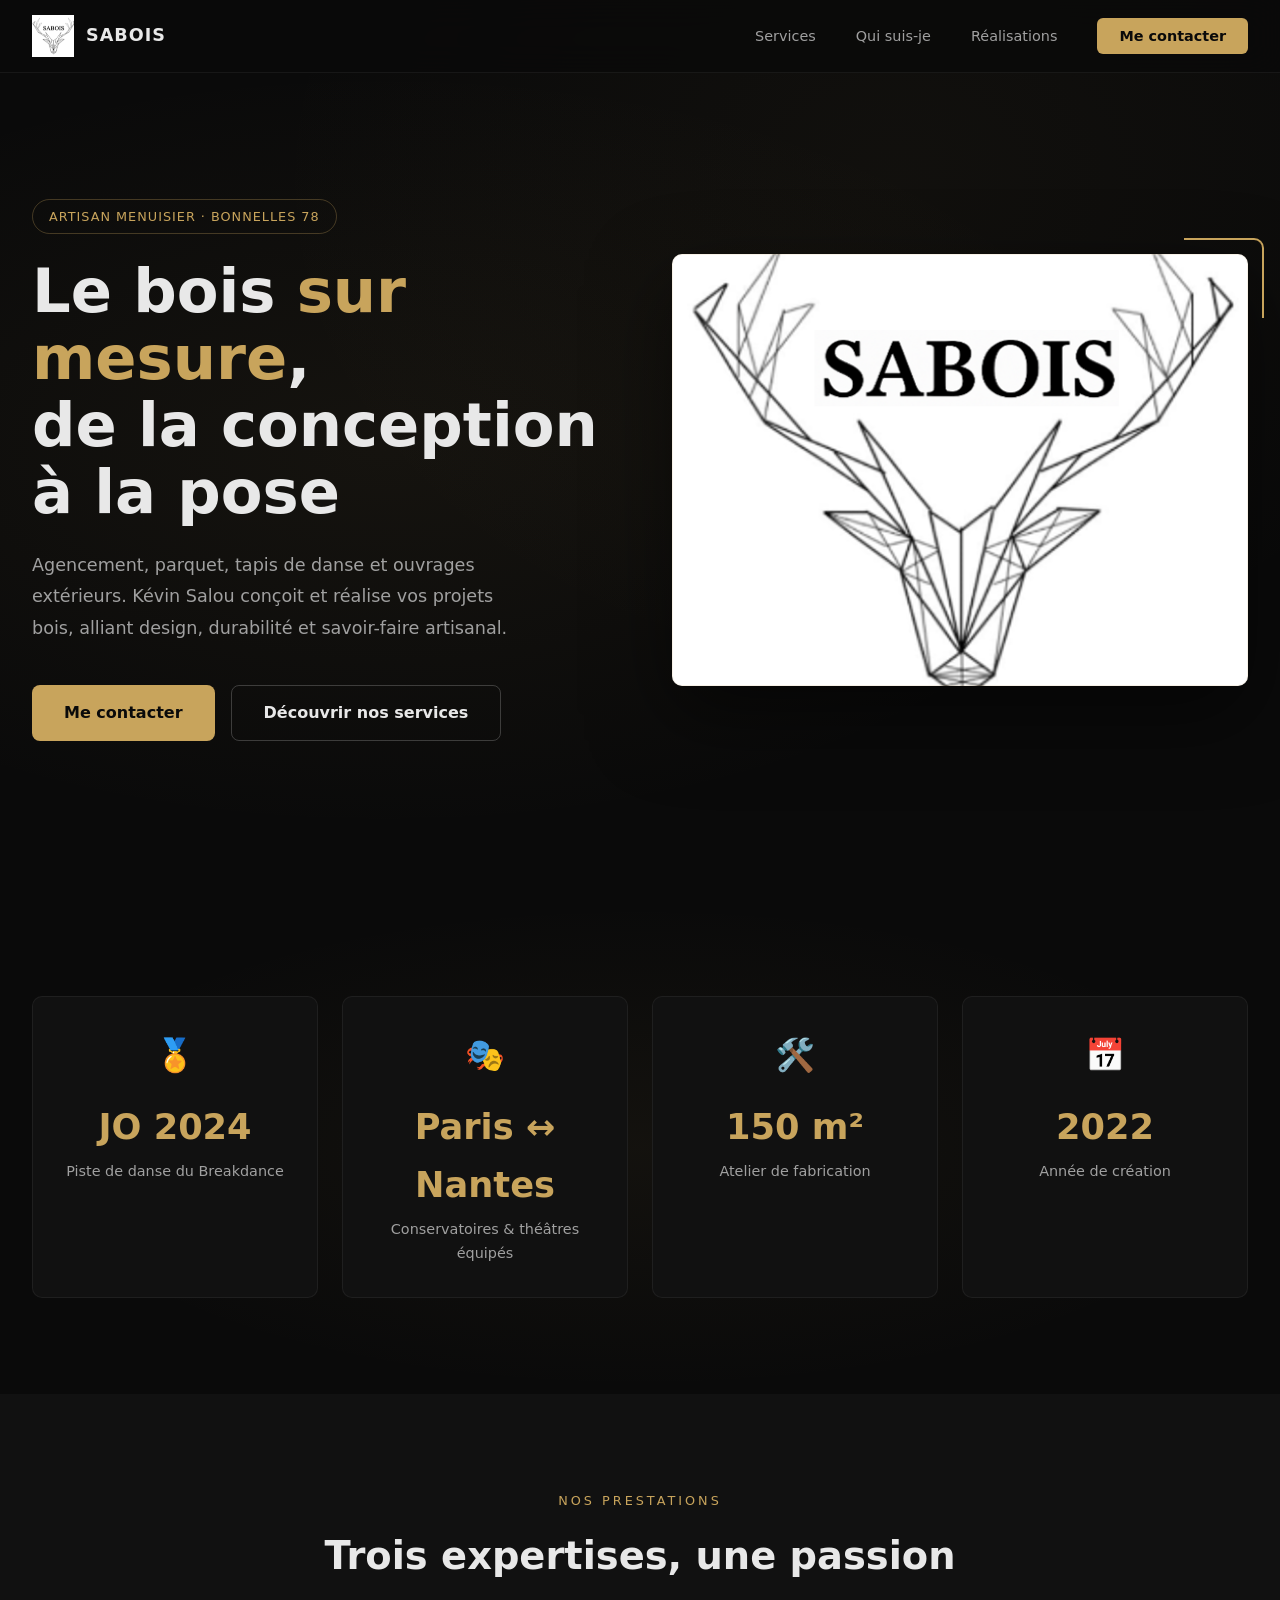
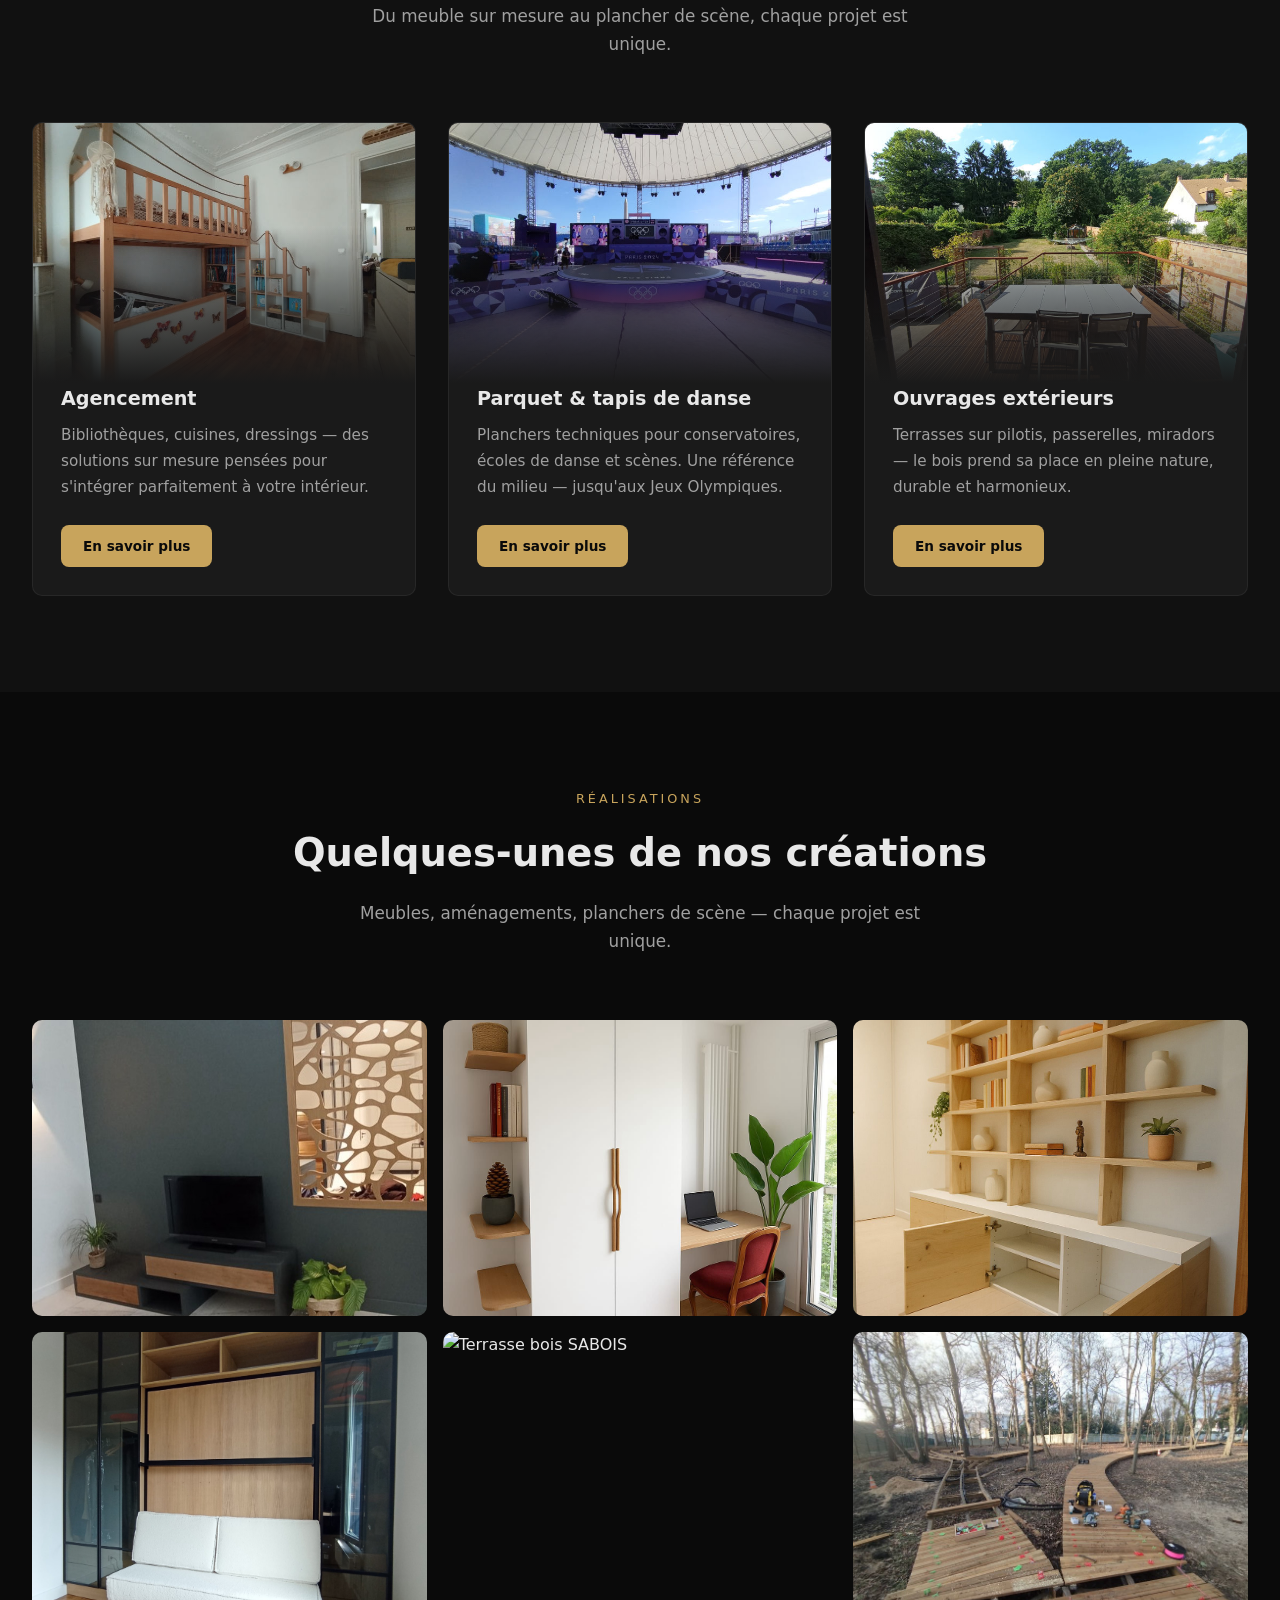
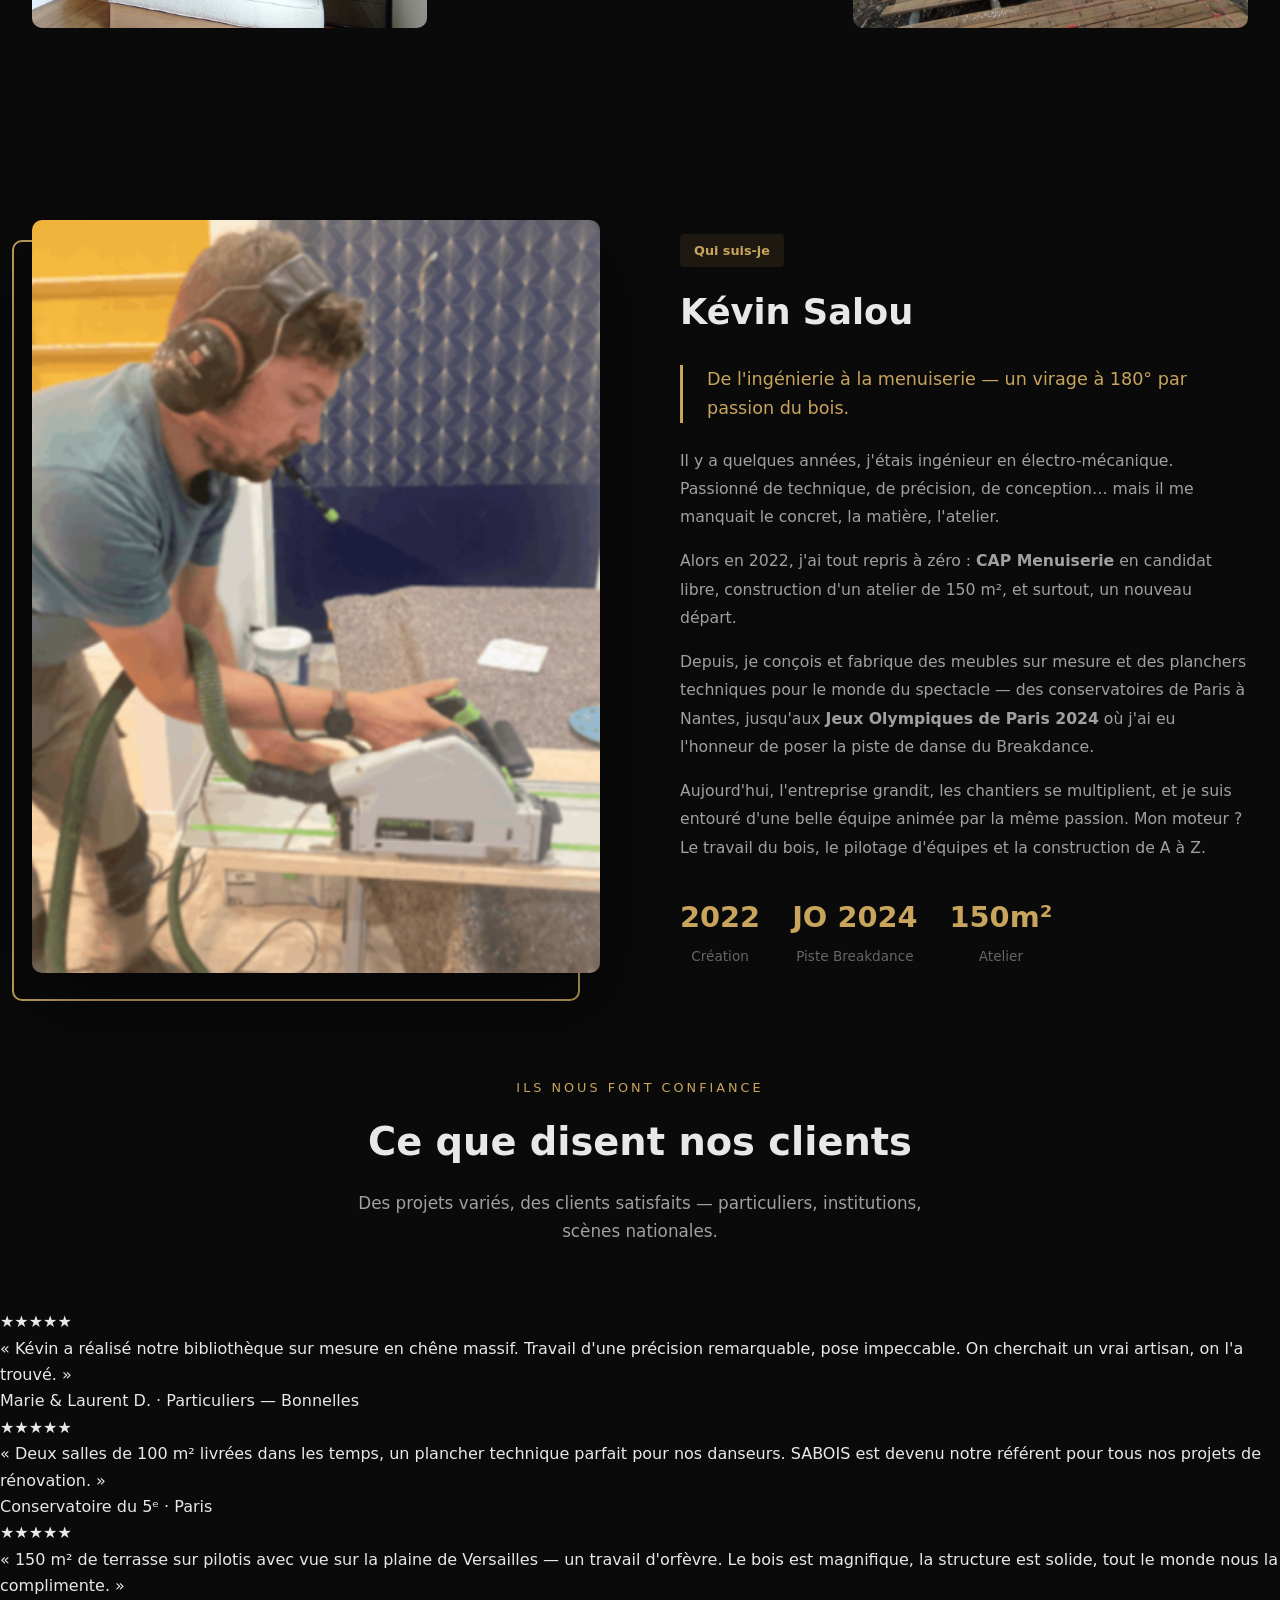
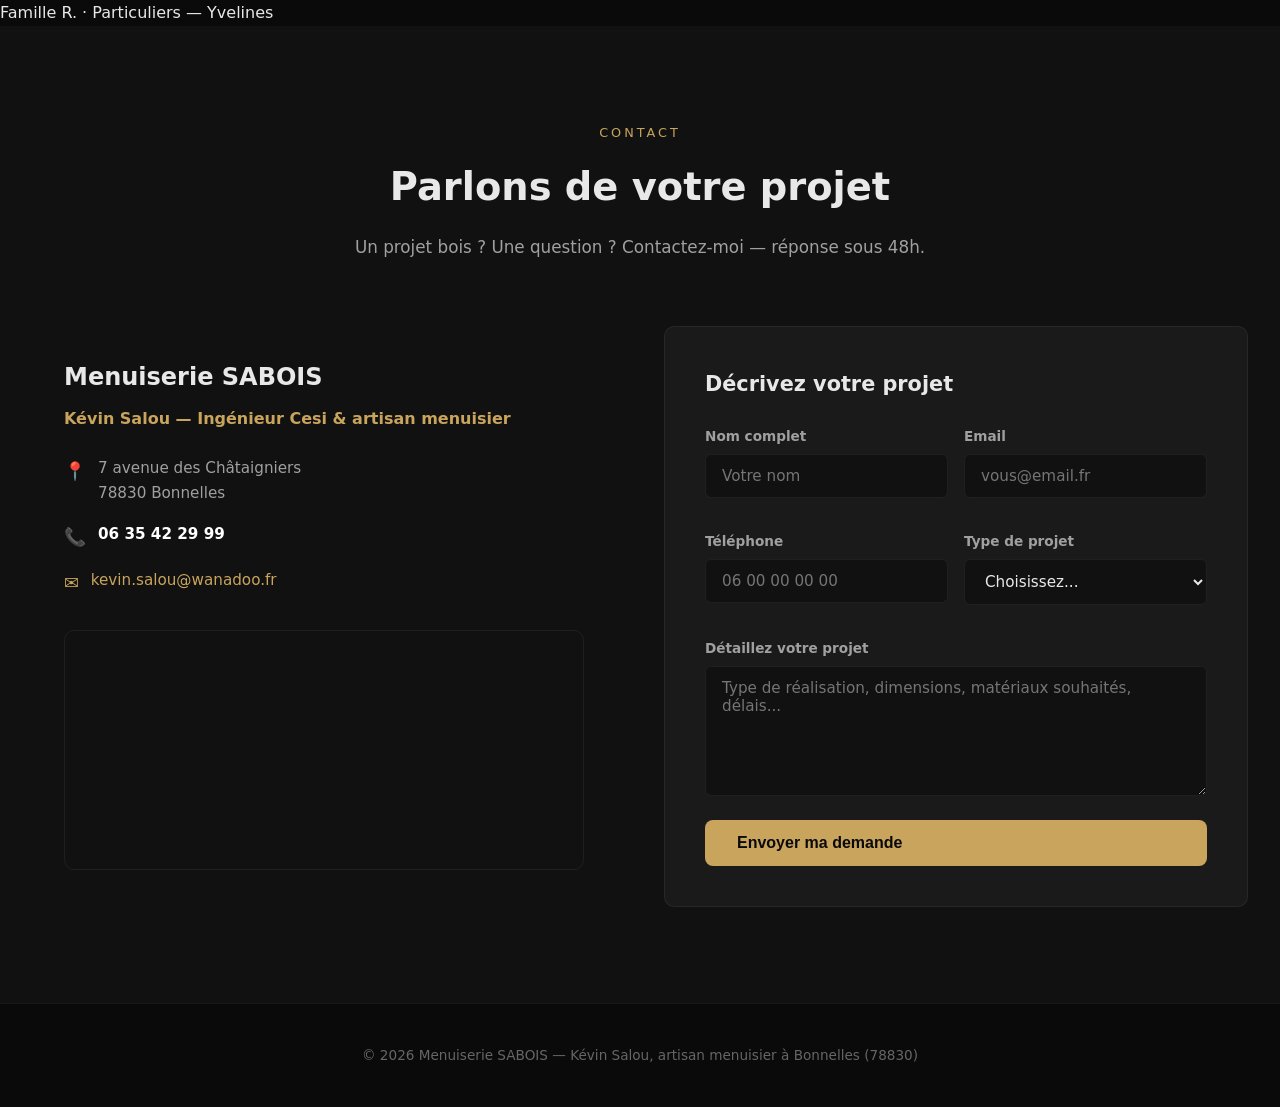
==== commit 61414153: "v6.1: Suppression 'gratuit' partout → 'Me contacter'" ====
--- a/index.html
+++ b/index.html
@@ -8,7 +8,7 @@
 <meta name="referrer" content="strict-origin-when-cross-origin">
 <meta http-equiv="Permissions-Policy" content="geolocation=(), microphone=(), camera=()">
 <title>Menuiserie SABOIS | Agencement & Ouvrages Bois — Bonnelles 78</title>
-<meta name="description" content="SABOIS — Menuiserie artisanale à Bonnelles. Agencement sur mesure, parquet, tapis de danse, ouvrages extérieurs. Des conservatoires aux JO 2024. Devis gratuit.">
+<meta name="description" content="SABOIS — Menuiserie artisanale à Bonnelles. Agencement sur mesure, parquet, tapis de danse, ouvrages extérieurs. Des conservatoires aux JO 2024.">
 <meta property="og:title" content="Menuiserie SABOIS | Artisan Menuisier Bonnelles 78">
 <meta property="og:description" content="Agencement, parquet, tapis de danse & ouvrages extérieurs. Kévin Salou — artisan menuisier.">
 <meta property="og:type" content="website">
@@ -310,7 +310,7 @@
       <li><a href="#services">Services</a></li>
       <li><a href="#about">Qui suis-je</a></li>
       <li><a href="#realisations">Réalisations</a></li>
-      <li><a href="#contact" class="nav-cta">Devis gratuit</a></li>
+      <li><a href="#contact" class="nav-cta">Me contacter</a></li>
     </ul>
     <button class="hamburger" onclick="document.getElementById('navMenu').classList.toggle('open')" aria-label="Menu">
       <span></span><span></span><span></span>
@@ -325,7 +325,7 @@
       <h1>Le bois <span>sur mesure</span>,<br>de la conception à la pose</h1>
       <p>Agencement, parquet, tapis de danse et ouvrages extérieurs. Kévin Salou conçoit et réalise vos projets bois, alliant design, durabilité et savoir-faire artisanal.</p>
       <div class="hero-buttons">
-        <a href="#contact" class="btn btn-primary">Demander un devis</a>
+        <a href="#contact" class="btn btn-primary">Me contacter</a>
         <a href="#services" class="btn btn-outline">Découvrir nos services</a>
       </div>
     </div>
@@ -501,7 +501,7 @@
 <section class="section contact" id="contact">
   <div class="section-label">Contact</div>
   <h2 class="section-title">Parlons de votre projet</h2>
-  <p class="section-sub">Un projet bois ? Une question ? Contactez-moi — devis gratuit, réponse sous 24h.</p>
+  <p class="section-sub">Un projet bois ? Une question ? Contactez-moi — réponse sous 48h.</p>
 
   <div class="contact-grid">
     <div class="contact-info animate">
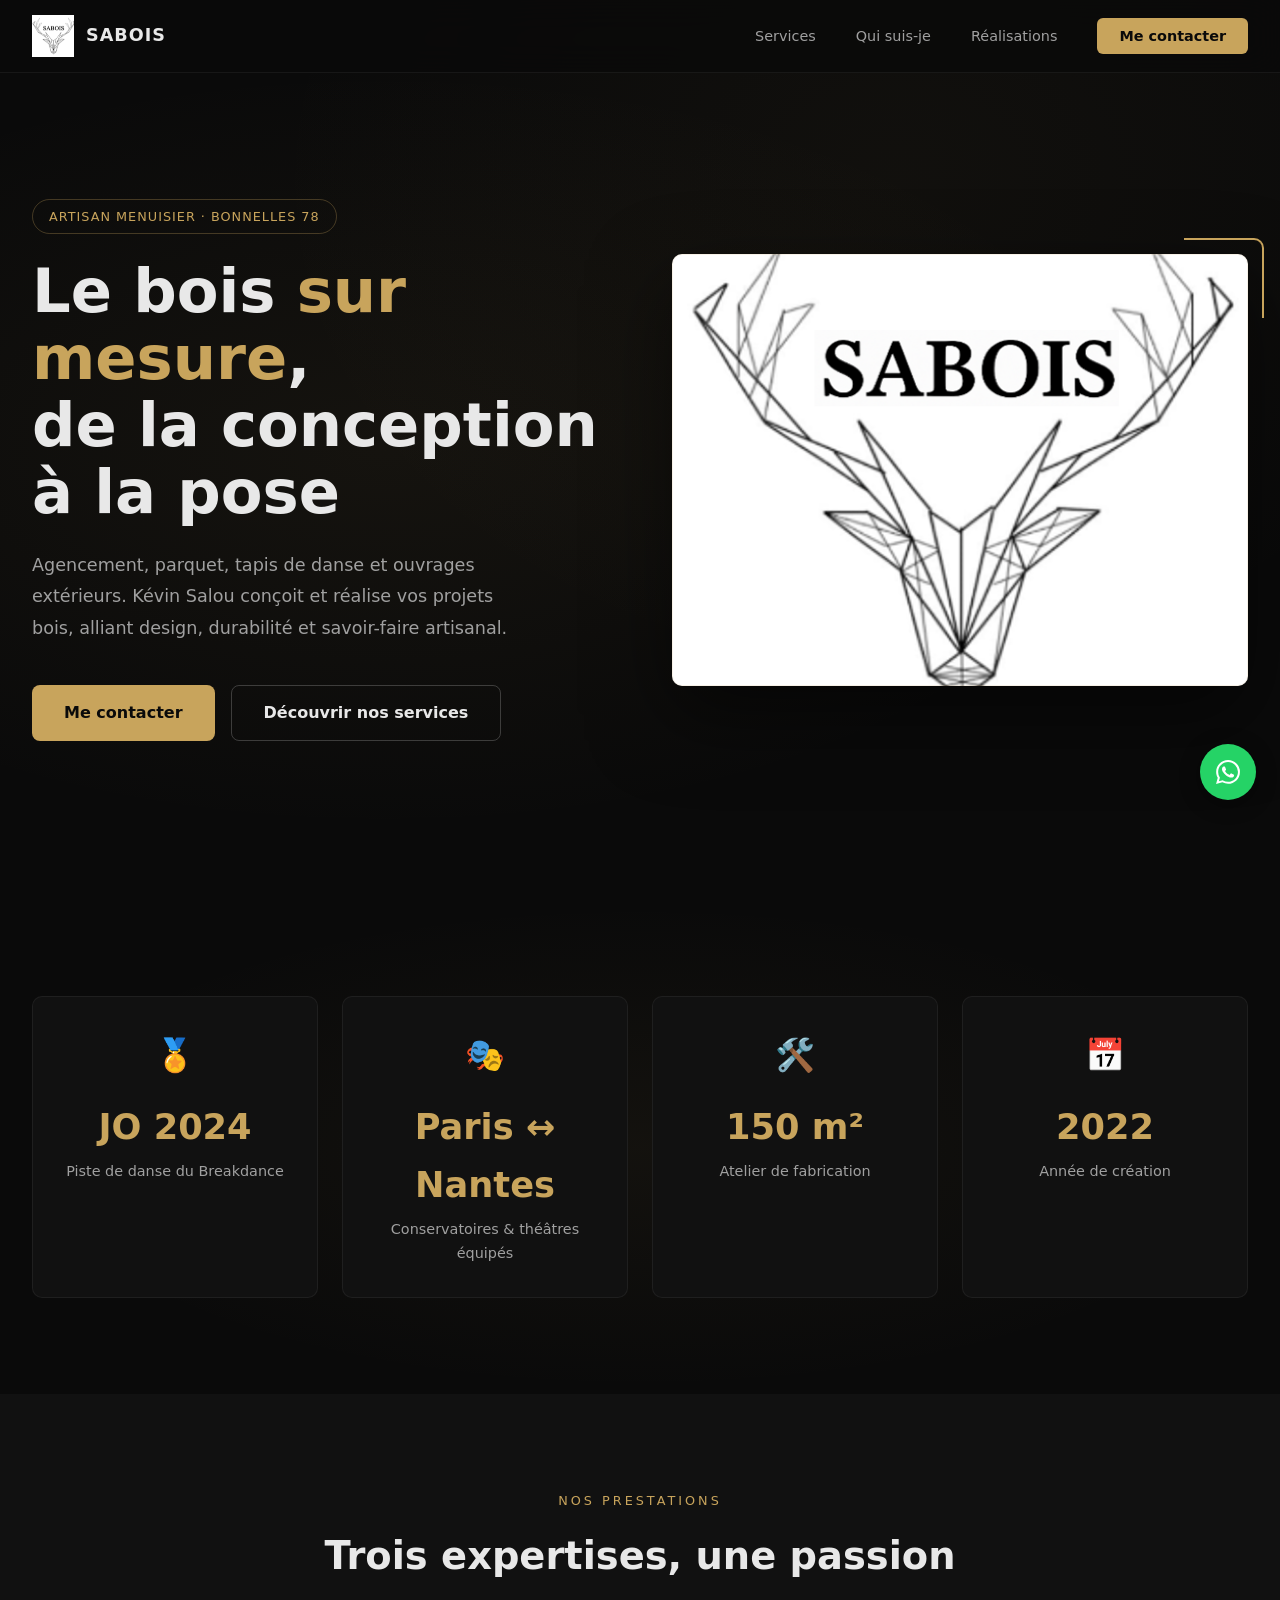
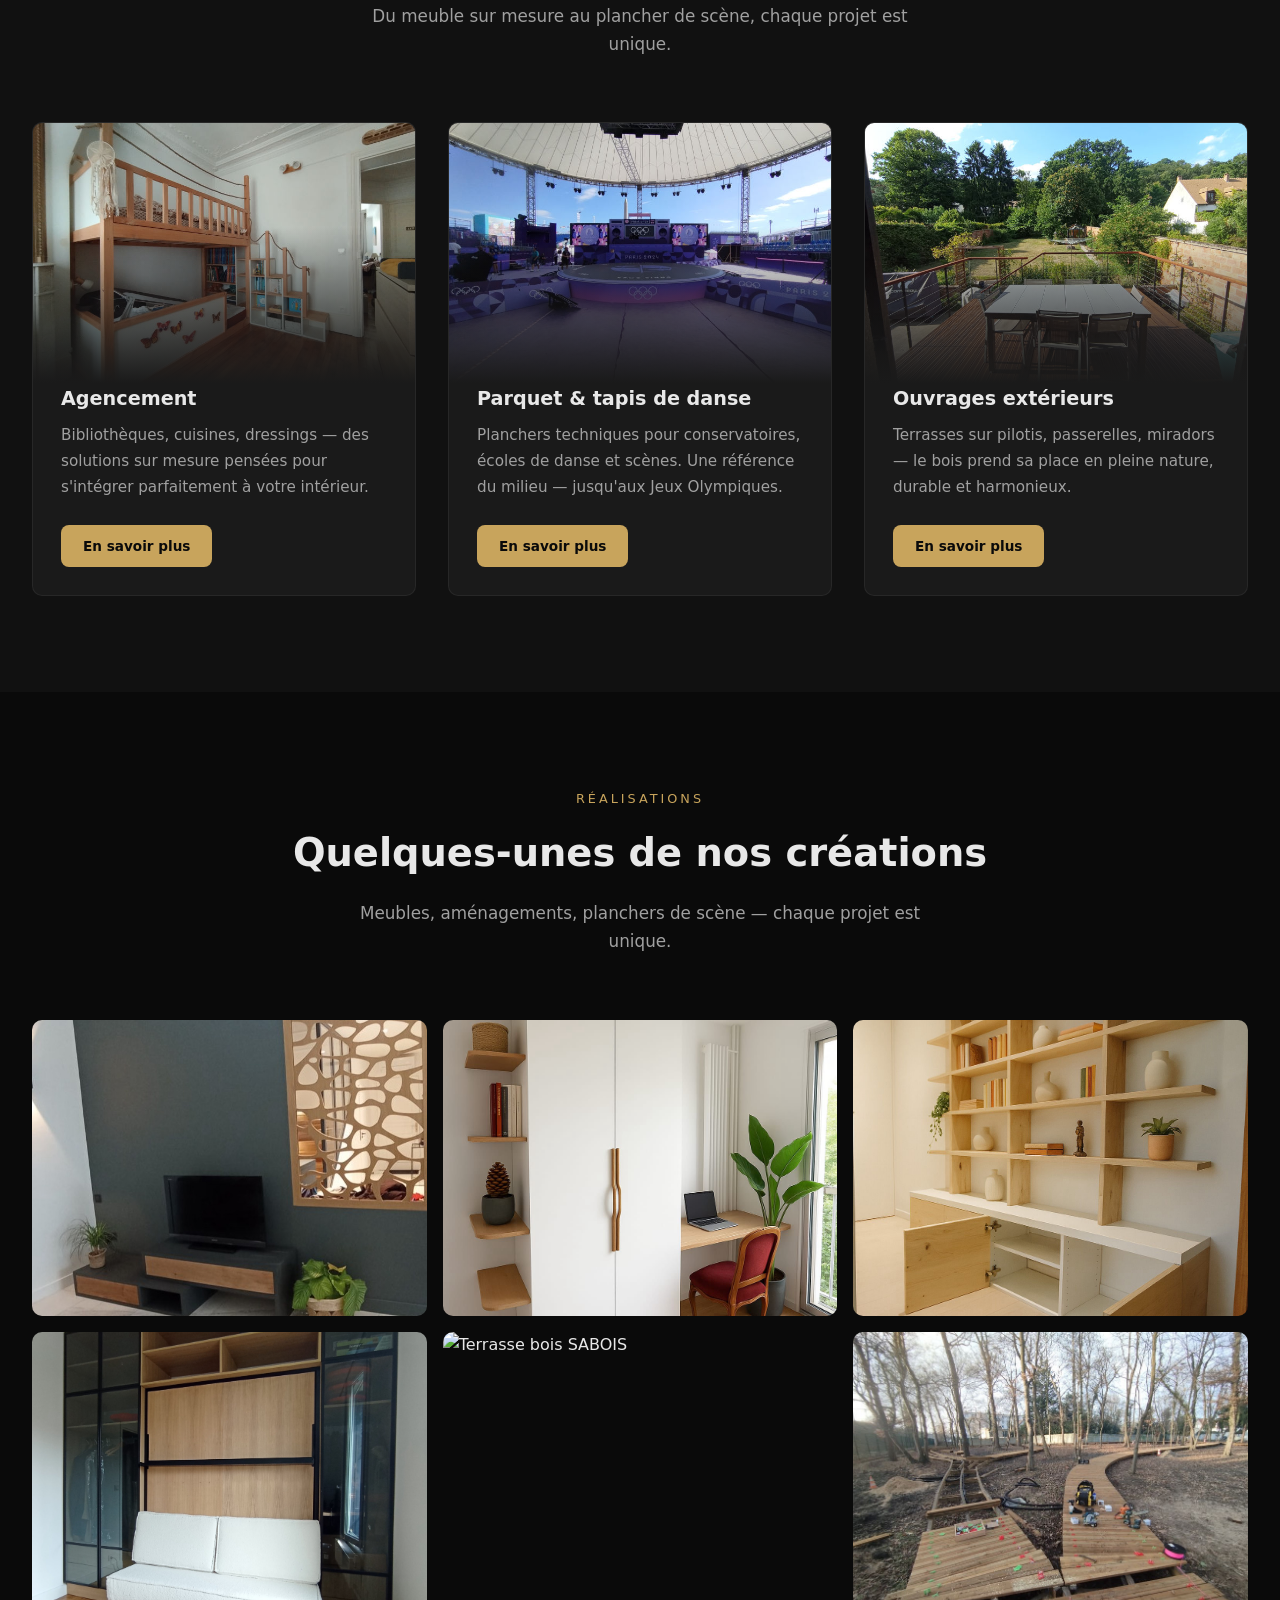
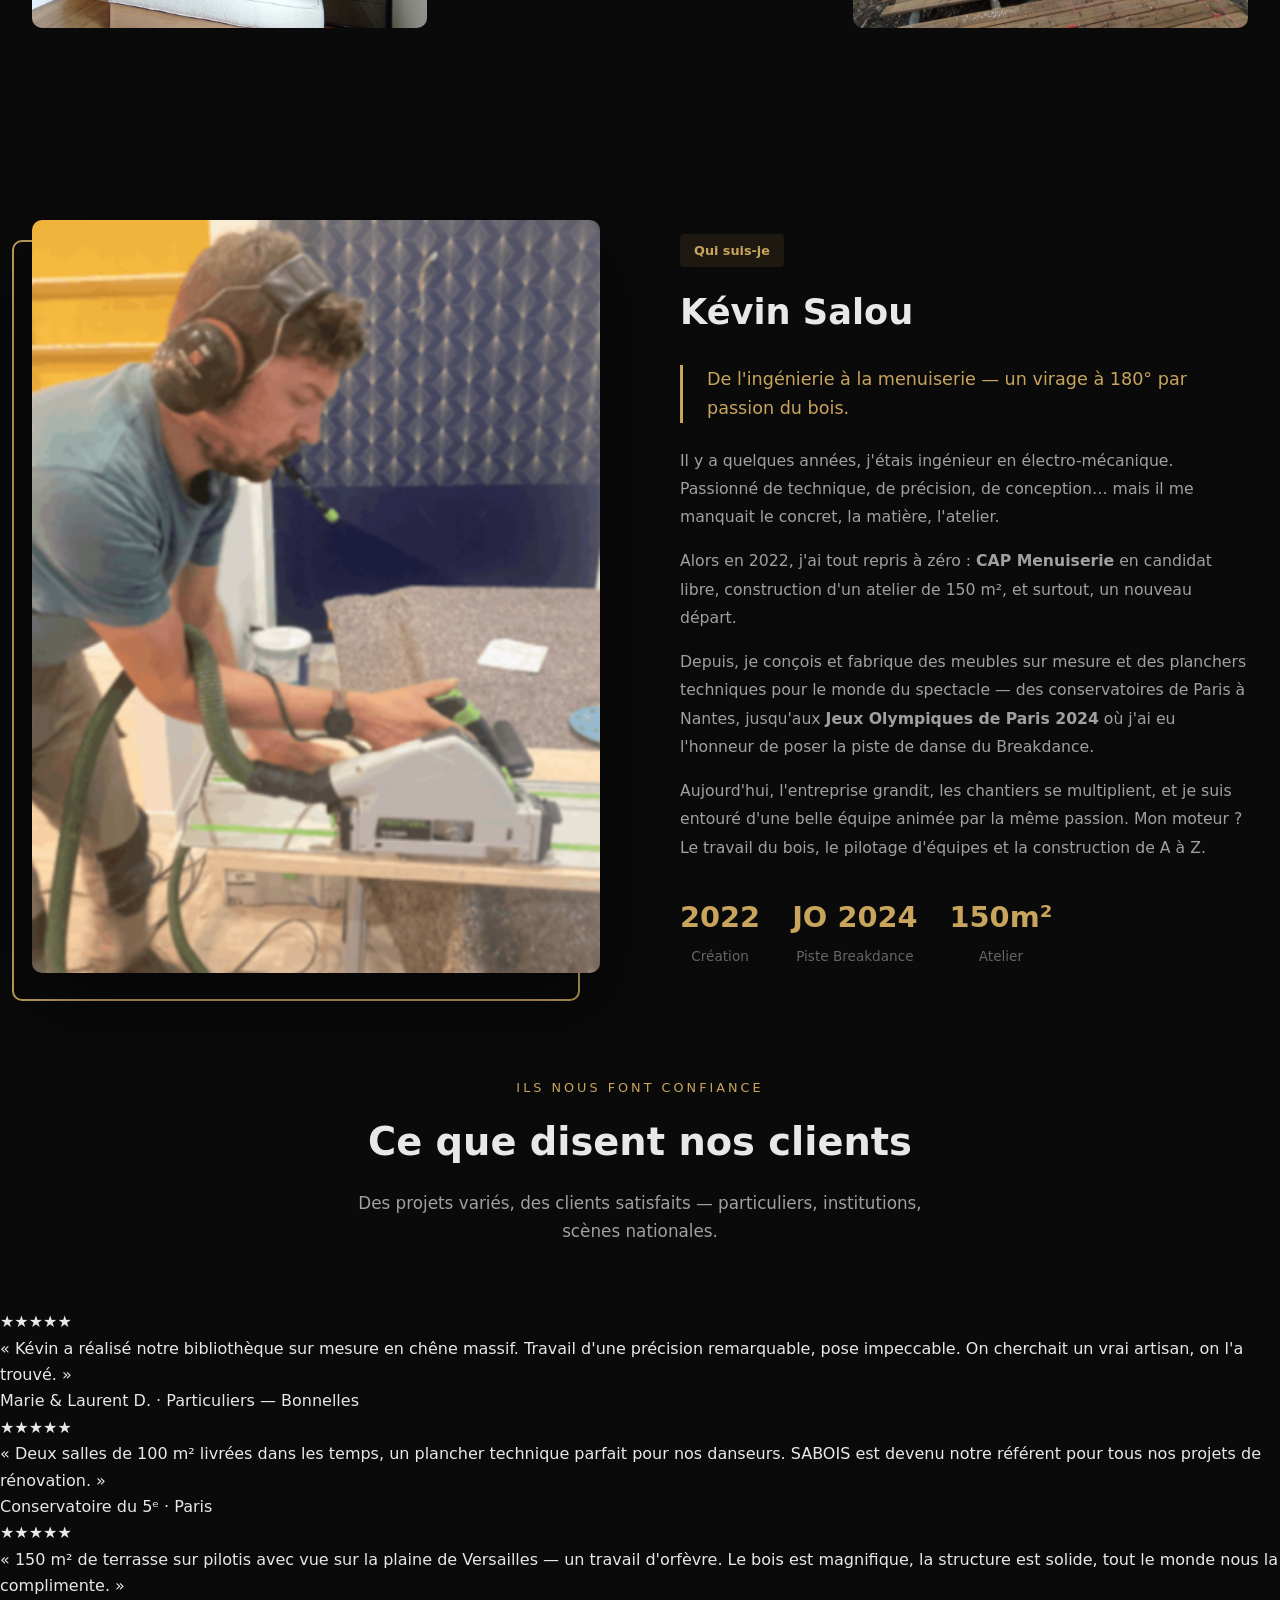
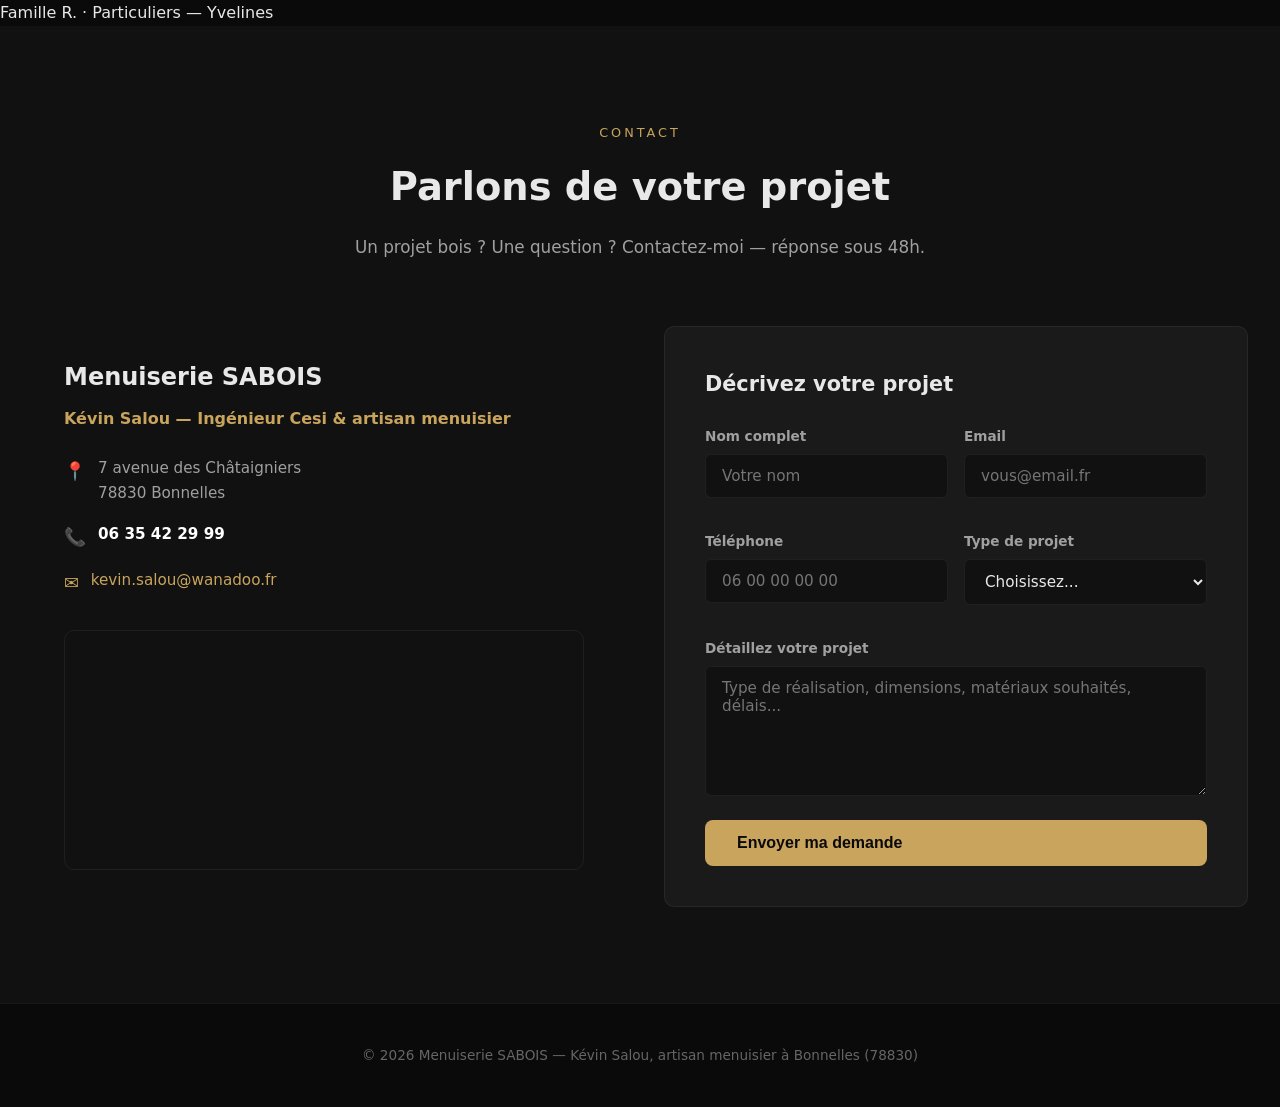
==== commit ee5a8d45: "v7: Boutons WhatsApp + appel mobile + pages ville SEO générées" ====
--- a/index.html
+++ b/index.html
@@ -556,5 +556,25 @@
   <p>© 2026 Menuiserie SABOIS — Kévin Salou, artisan menuisier à Bonnelles (78830)</p>
 </footer>
 
+<!-- Boutons flottants -->
+<a href="https://wa.me/33635422999?text=Bonjour+K%C3%A9vin%2C+j%27ai+un+projet+de+menuiserie+%C3%A0+vous+soumettre" class="float-wa" target="_blank" rel="noopener" title="WhatsApp">
+  <svg width="24" height="24" viewBox="0 0 24 24" fill="white"><path d="M17.472 14.382c-.297-.149-1.758-.867-2.03-.967-.273-.099-.471-.148-.67.15-.197.297-.767.966-.94 1.164-.173.199-.347.223-.644.075-.297-.15-1.255-.463-2.39-1.475-.883-.788-1.48-1.761-1.653-2.059-.173-.297-.018-.458.13-.606.134-.133.298-.347.446-.52.149-.174.198-.298.298-.497.099-.198.05-.371-.025-.52-.075-.149-.669-1.612-.916-2.207-.242-.579-.487-.5-.669-.51-.173-.008-.371-.01-.57-.01-.198 0-.52.074-.792.372-.272.297-1.04 1.016-1.04 2.479 0 1.462 1.065 2.875 1.213 3.074.149.198 2.096 3.2 5.077 4.487.709.306 1.262.489 1.694.625.712.227 1.36.195 1.871.118.571-.085 1.758-.719 2.006-1.413.248-.694.248-1.289.173-1.413-.074-.124-.272-.198-.57-.347m-5.421 7.403h-.004a9.87 9.87 0 01-5.031-1.378l-.361-.214-3.741.982.998-3.648-.235-.374a9.86 9.86 0 01-1.51-5.26c.001-5.45 4.436-9.884 9.888-9.884 2.64 0 5.122 1.03 6.988 2.898a9.825 9.825 0 012.893 6.994c-.003 5.45-4.437 9.884-9.885 9.884m8.413-18.297A11.815 11.815 0 0012.05 0C5.495 0 .16 5.335.157 11.892c0 2.096.547 4.142 1.588 5.945L.057 24l6.305-1.654a11.882 11.882 0 005.683 1.448h.005c6.554 0 11.89-5.335 11.893-11.893a11.821 11.821 0 00-3.48-8.413z"/></svg>
+</a>
+<a href="tel:0635422999" class="float-call" title="Appeler">
+  <svg width="24" height="24" viewBox="0 0 24 24" fill="white"><path d="M6.62 10.79a15.053 15.053 0 006.59 6.59l2.2-2.2a1.003 1.003 0 011.01-.24c1.12.38 2.34.58 3.58.58a1 1 0 011 1V20a1 1 0 01-1 1A17 17 0 013 4a1 1 0 011-1h3.5a1 1 0 011 1c0 1.24.2 2.46.58 3.58.15.35.06.76-.24 1.01l-2.22 2.2z"/></svg>
+</a>
+
+<style>
+.float-wa, .float-call {
+  position:fixed; z-index:9999; width:56px; height:56px; border-radius:50%;
+  display:flex; align-items:center; justify-content:center;
+  box-shadow:0 4px 20px rgba(0,0,0,0.4); transition:transform 0.2s;
+}
+.float-wa { right:24px; bottom:100px; background:#25D366; }
+.float-call { right:24px; bottom:32px; background:var(--accent); }
+.float-wa:hover, .float-call:hover { transform:scale(1.1); }
+@media(min-width:769px) { .float-call { display:none; } }
+</style>
+
 </body>
 </html>
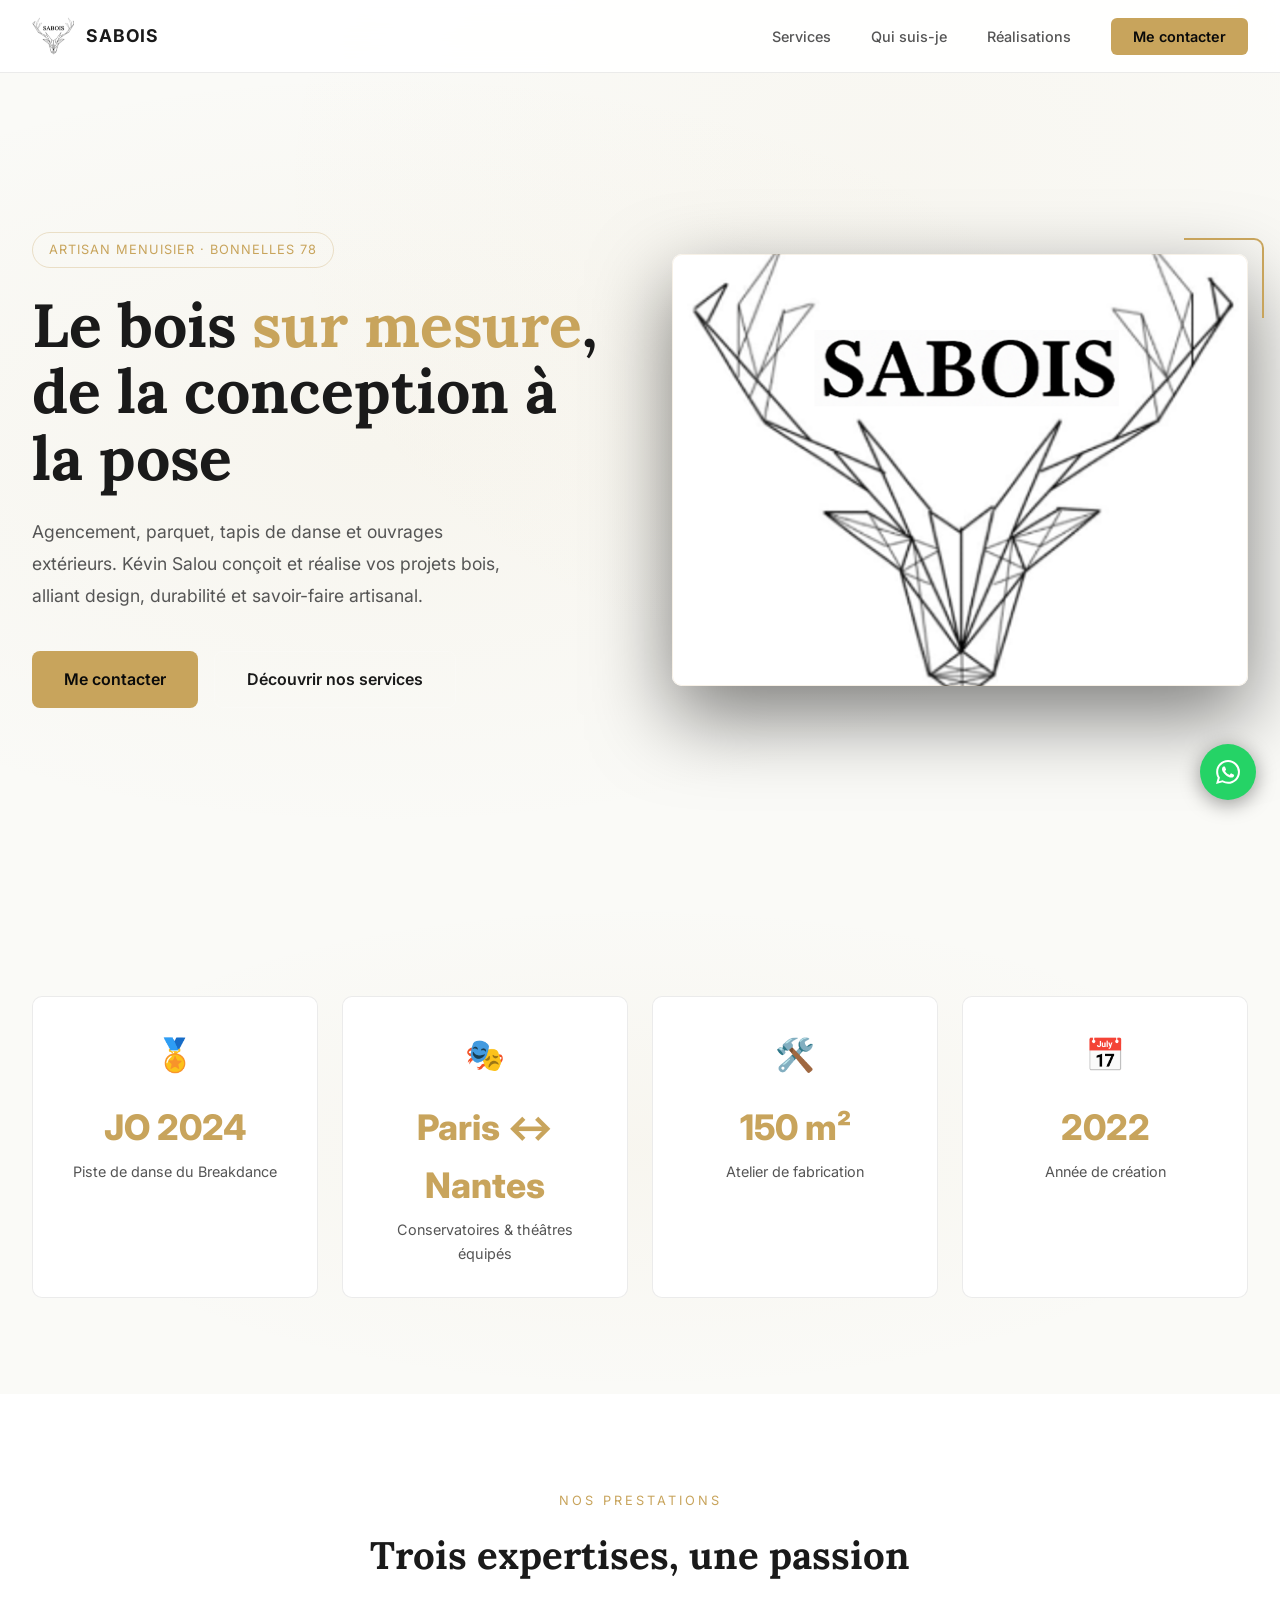
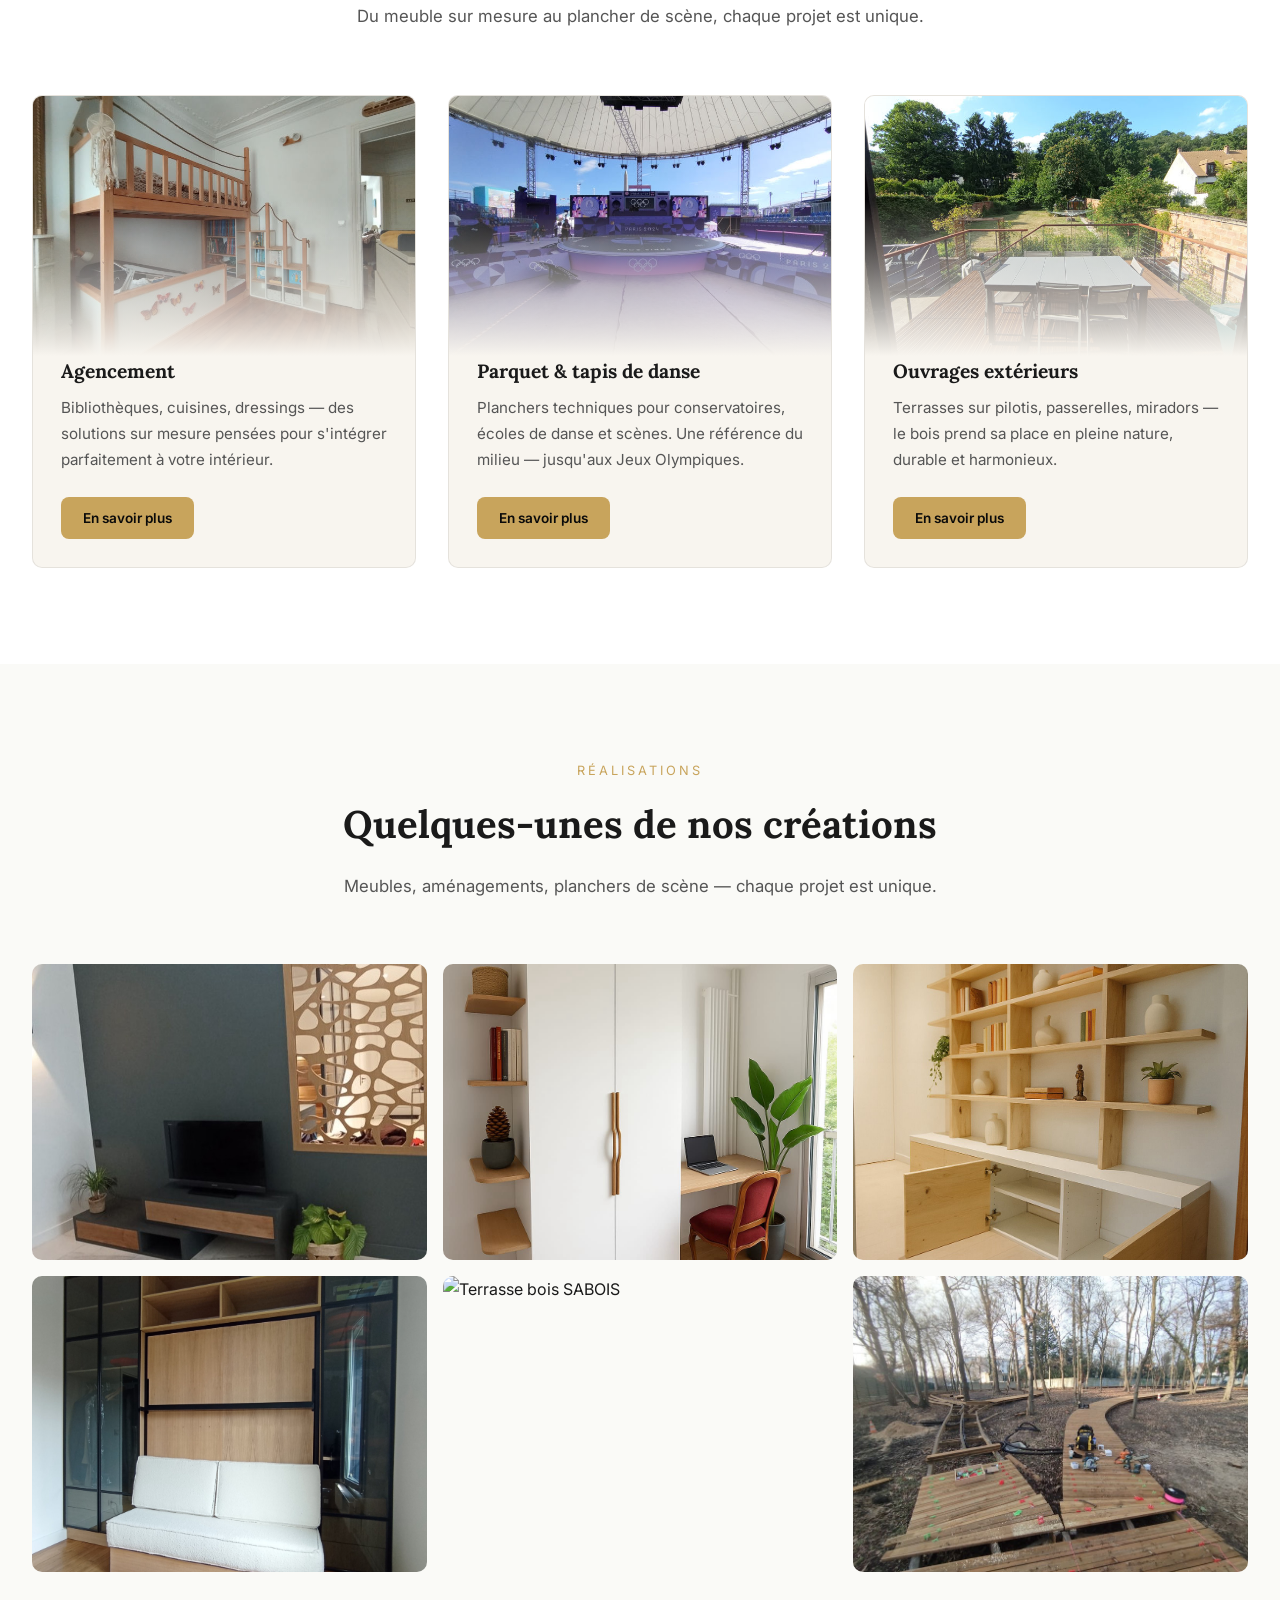
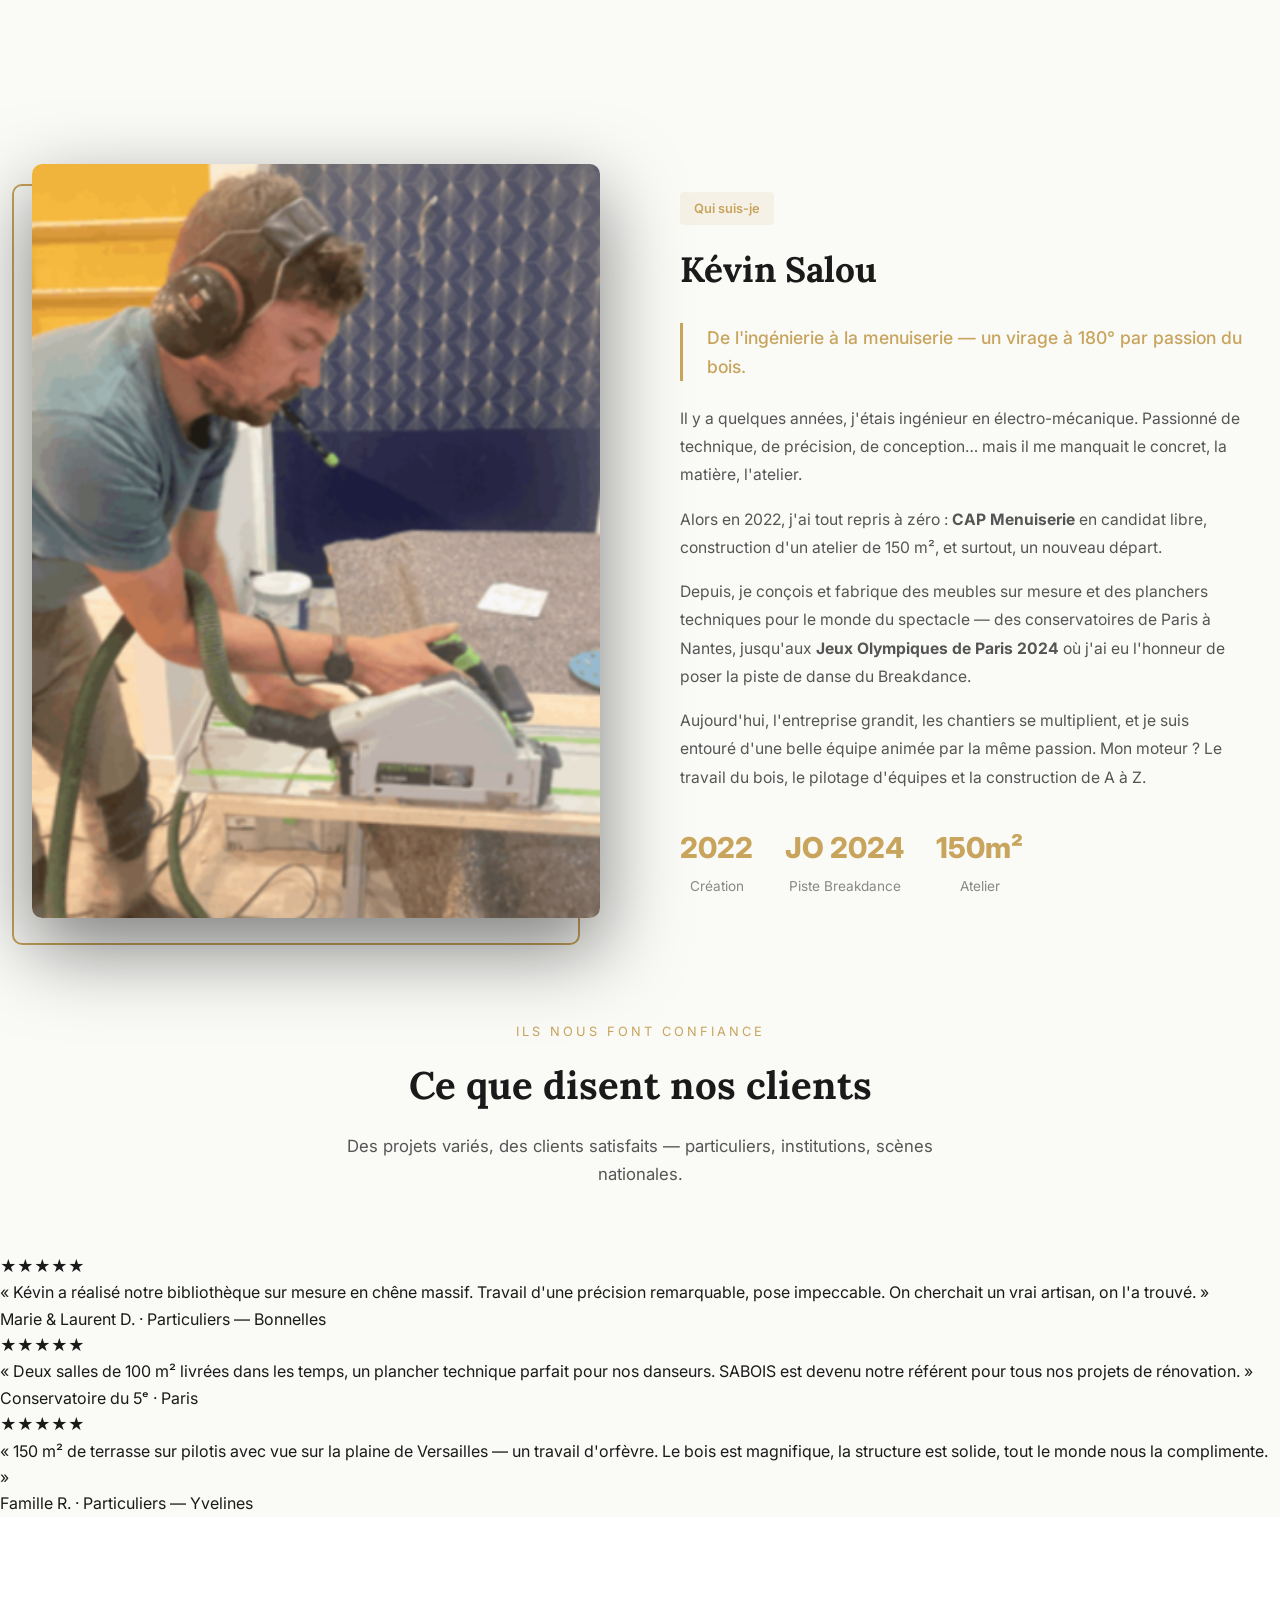
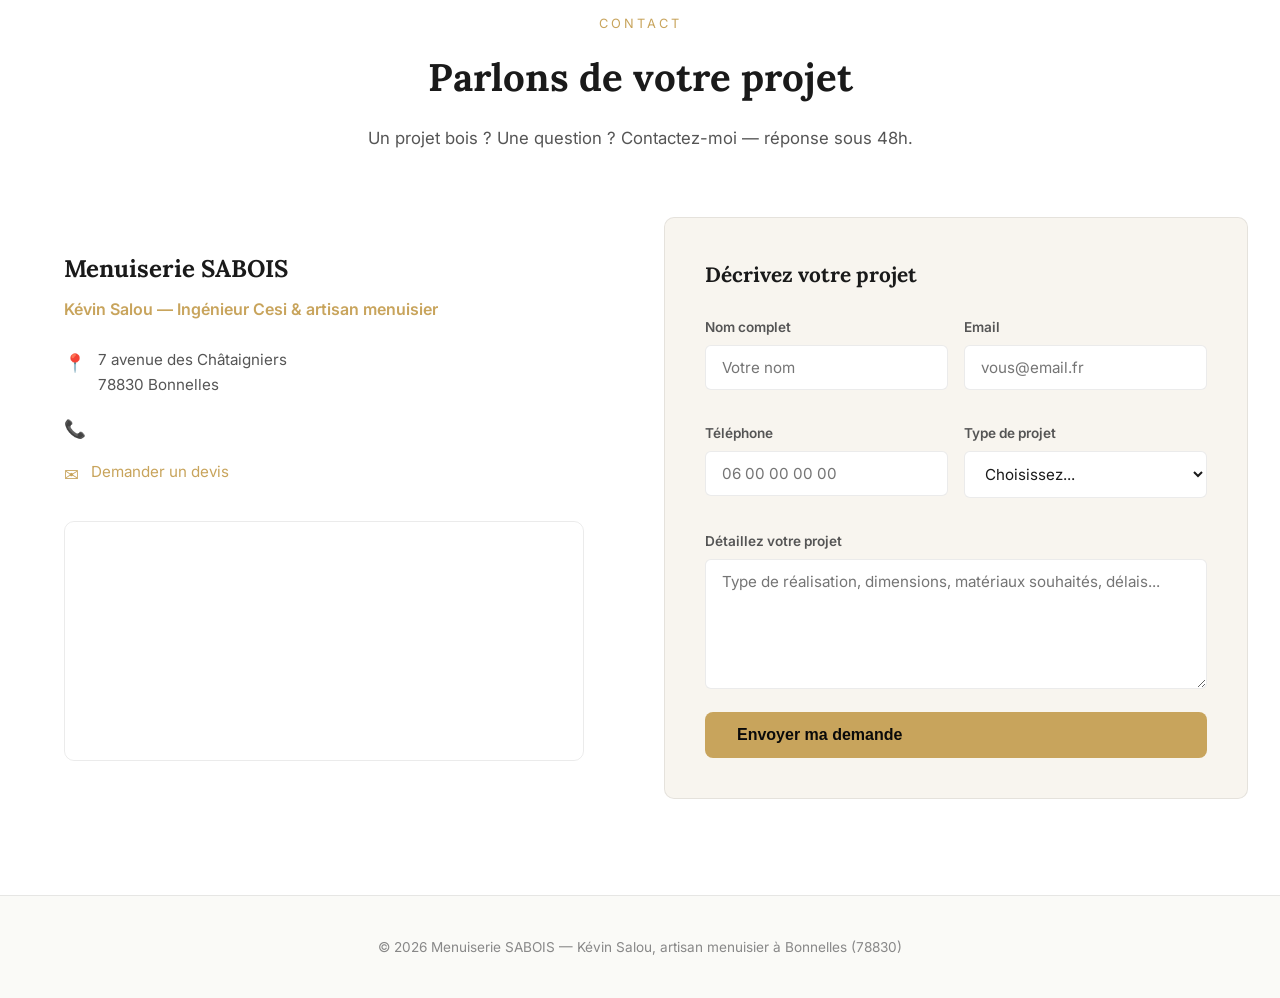
==== commit b3141acd: "fix: dark→light conversion globale, Formspree ID, mailto→bouton, SEO meta - Fond: var(--bg) #fafaf7," ====
--- a/index.html
+++ b/index.html
@@ -12,20 +12,22 @@
 <meta property="og:title" content="Menuiserie SABOIS | Artisan Menuisier Bonnelles 78">
 <meta property="og:description" content="Agencement, parquet, tapis de danse & ouvrages extérieurs. Kévin Salou — artisan menuisier.">
 <meta property="og:type" content="website">
-<meta property="og:image" content="assets/images/hero-banner.png">
+<meta property="og:url" content="https://ml123455.github.io/sabois/">
+<meta property="og:image" content="https://ml123455.github.io/sabois/og-cover.jpg">
+<link href="https://fonts.googleapis.com/css2?family=Inter:wght@400;500;600;700;800&family=Lora:wght@500;700&display=swap" rel="stylesheet">
 <script type="application/ld+json">
-{"@context":"https://schema.org","@type":"LocalBusiness","name":"Menuiserie SABOIS","description":"Artisan menuisier à Bonnelles — agencement, parquet, tapis de danse, ouvrages extérieurs.","address":{"@type":"PostalAddress","streetAddress":"7 avenue des Châtaigniers","addressLocality":"Bonnelles","postalCode":"78830","addressCountry":"FR"},"telephone":"0635422999","email":"kevin.salou@wanadoo.fr","priceRange":"€€","url":"https://www.sabois.fr"}
+{"@context":"https://schema.org","@type":"LocalBusiness","name":"Menuiserie SABOIS","description":"Artisan menuisier à Bonnelles — agencement, parquet, tapis de danse, ouvrages extérieurs.","address":{"@type":"PostalAddress","streetAddress":"7 avenue des Châtaigniers","addressLocality":"Bonnelles","postalCode":"78830","addressCountry":"FR"},"telephone":"0635422999","email":"kevin.salou@wanadoo.fr","priceRange":"€€","url":"https://ml123455.github.io/sabois/"}
 </script>
 <style>
 /* ══════════ SABOIS — DARK PREMIUM ══════════ */
 :root {
-  --bg: #0a0a0a;
-  --surface: #111;
-  --surface2: #1a1a1a;
-  --border: rgba(255,255,255,0.06);
-  --text: #e8e8e8;
-  --text2: #a0a0a0;
-  --text3: #666;
+  --bg: #fafaf7;          /* AVANT: #0a0a0a */
+  --surface: #fff;        /* AVANT: #111 */
+  --surface2: #f8f5ef;    /* AVANT: #1a1a1a */
+  --border: rgba(0,0,0,0.08);  /* AVANT: rgba(255,255,255,0.06) */
+  --text: #1a1a1a;        /* AVANT: #e8e8e8 */
+  --text2: #555;          /* AVANT: #a0a0a0 */
+  --text3: #888;          /* AVANT: #666 */
   --accent: #c8a45c;
   --accent2: #e6c87a;
   --accent-rgb: 200,164,92;
@@ -37,18 +39,19 @@
 *, *::before, *::after { margin:0; padding:0; box-sizing:border-box; }
 html { scroll-behavior:smooth; }
 body {
-  font-family: system-ui, -apple-system, 'Segoe UI', sans-serif;
+  font-family: 'Inter', system-ui, -apple-system, 'Segoe UI', sans-serif;
   background: var(--bg);
   color: var(--text);
   line-height: 1.65;
   -webkit-font-smoothing: antialiased;
 }
+h1, h2, h3 { font-family: 'Lora', serif; }
 ::selection { background: rgba(var(--accent-rgb),0.3); color:#fff; }
 
 /* ══════════ NAV ══════════ */
 .nav {
   position: fixed; top:0; left:0; right:0; z-index:1000;
-  background: rgba(10,10,10,0.92); backdrop-filter: blur(16px) saturate(180%);
+  background: rgba(255,255,255,0.92); backdrop-filter: blur(16px) saturate(180%);
   border-bottom: 1px solid var(--border);
   transition: var(--transition);
 }
@@ -289,7 +292,7 @@
   .proof-grid { grid-template-columns:1fr 1fr; }
   .form-row { grid-template-columns:1fr; }
   .nav-links { display:none; position:absolute; top:72px; left:0; right:0;
-    background:rgba(10,10,10,0.98); padding:2rem; flex-direction:column; gap:1.5rem;
+    background:rgba(255,255,255,0.98); padding:2rem; flex-direction:column; gap:1.5rem;
     border-bottom:1px solid var(--border);
   }
   .nav-links.open { display:flex; }
@@ -509,13 +512,14 @@
       <p class="name">Kévin Salou — Ingénieur Cesi & artisan menuisier</p>
       <div class="info-row"><span class="info-icon">📍</span> 7 avenue des Châtaigniers<br>78830 Bonnelles</div>
       <div class="info-row"><span class="info-icon">📞</span> <strong style="color:#fff;">06 35 42 29 99</strong></div>
-      <div class="info-row"><span class="info-icon">✉️</span> <a href="mailto:kevin.salou@wanadoo.fr" style="color:var(--accent);text-decoration:none;">kevin.salou@wanadoo.fr</a></div>
+      <div class="info-row"><span class="info-icon">✉️</span> <a href="#contact" style="color:var(--accent);text-decoration:none;">Demander un devis</a></div>
       <div class="contact-map">
         <iframe src="https://www.openstreetmap.org/export/embed.html?bbox=1.97,48.61,2.01,48.63&layer=mapnik&marker=48.6185,2.002" title="Carte SABOIS Bonnelles" loading="lazy"></iframe>
       </div>
     </div>
 
-    <form class="contact-form animate animate-d1" action="https://formspree.io/f/CHANGEZ_MOI" method="POST">
+    <!-- TODO: vérifier ID Formspree Kévin Salou vs BotArmory -->
+    <form class="contact-form animate animate-d1" action="https://formspree.io/f/mjgprkr" method="POST">
       <h3>Décrivez votre projet</h3>
       <div class="form-row">
         <div class="form-group">
